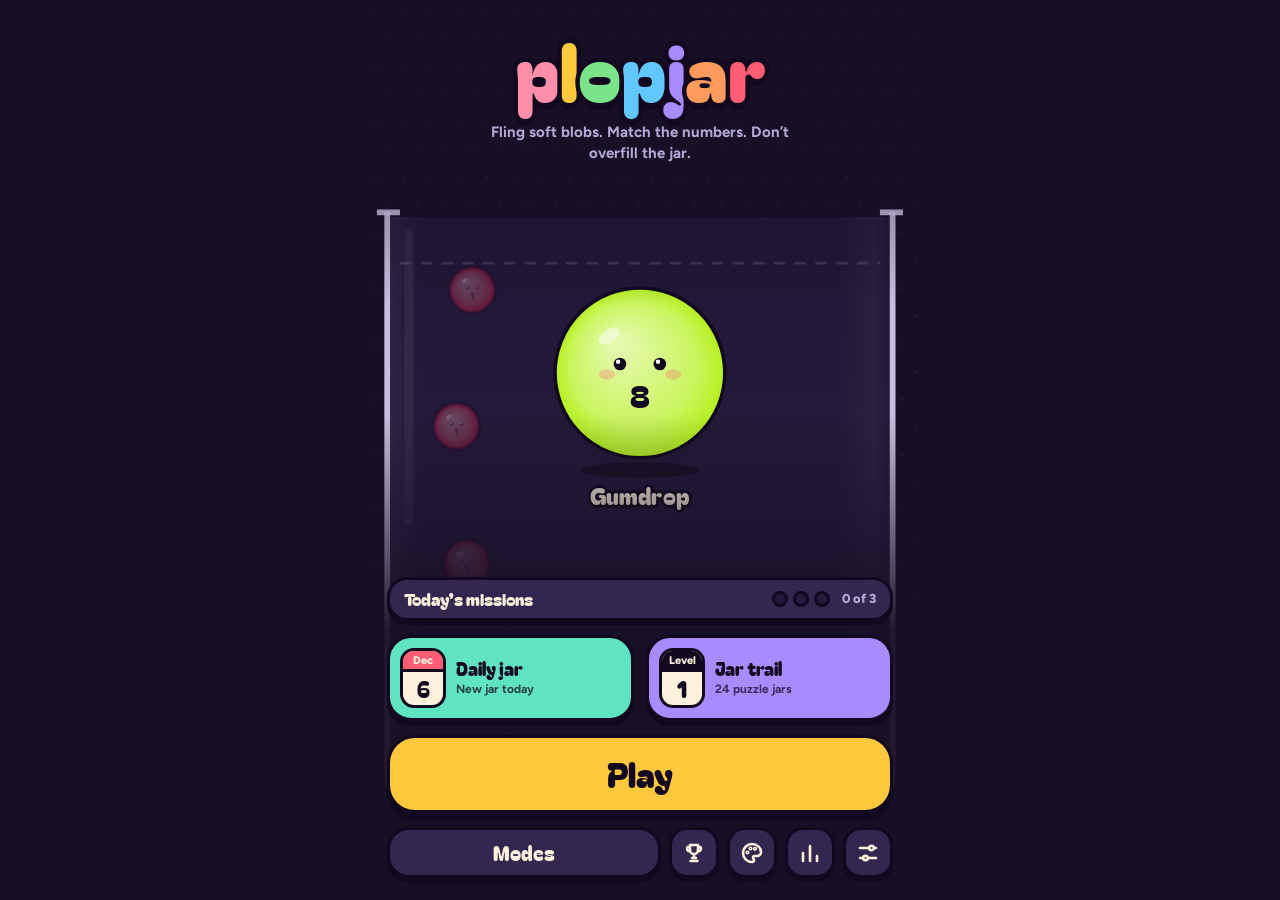
==== index.html @ 95c0f4e7 "Plopjar: self-host fonts, SEO pass, layout fixes - Self-host Bagel Fat One and Figtree (no Google Fo" ====
<!doctype html>
<html lang="en">
<head>
<meta charset="utf-8">
<meta name="viewport" content="width=device-width,initial-scale=1,viewport-fit=cover">
<meta name="theme-color" content="#170F26">
<meta name="apple-mobile-web-app-capable" content="yes">
<meta name="mobile-web-app-capable" content="yes">
<meta name="apple-mobile-web-app-title" content="Plopjar">
<meta name="apple-mobile-web-app-status-bar-style" content="black-translucent">
<title>Plopjar – Fling Squishy Blobs, Merge Numbers | Free Browser Game</title>
<meta name="description" content="Plopjar is a free merge puzzle game you play in your browser. Fling squishy blobs into the jar, merge matching numbers, beat daily jars and play offline. No ads, no tracking.">
<meta name="robots" content="index,follow,max-image-preview:large">
<meta name="color-scheme" content="dark">
<!-- absolute URLs: run ./set-domain.sh https://your.domain before deploying -->
<link rel="canonical" href="https://SITE_URL/">
<meta property="og:type" content="website">
<meta property="og:site_name" content="Plopjar">
<meta property="og:title" content="Plopjar – Fling squishy blobs, merge matching numbers">
<meta property="og:description" content="A free, offline-ready merge puzzle game in your browser. No ads, no tracking.">
<meta property="og:url" content="https://SITE_URL/">
<meta property="og:image" content="https://SITE_URL/og-image.png">
<meta property="og:image:width" content="1200">
<meta property="og:image:height" content="630">
<meta property="og:image:alt" content="Colorful numbered blobs merging inside a glass jar">
<meta name="twitter:card" content="summary_large_image">
<script type="application/ld+json">
{"@context":"https://schema.org","@type":["VideoGame","WebApplication"],
"name":"Plopjar","url":"https://SITE_URL/","image":"https://SITE_URL/og-image.png",
"description":"Fling squishy blobs, merge matching numbers. A free, offline-ready merge puzzle with several modes, a daily jar, 24 puzzle levels, missions, achievements and themes.",
"applicationCategory":"GameApplication","genre":["Puzzle","Casual"],"gamePlatform":"Web browser",
"operatingSystem":"Any","browserRequirements":"Requires JavaScript and HTML5 canvas",
"playMode":"SinglePlayer","inLanguage":"en","isAccessibleForFree":true,
"offers":{"@type":"Offer","price":"0","priceCurrency":"USD"}}
</script>
<link rel="manifest" href="manifest.webmanifest">
<link rel="icon" href="icon.svg" type="image/svg+xml">
<link rel="apple-touch-icon" href="icon-180.png">
<link rel="preload" href="fonts/bagel-fat-one-latin.woff2" as="font" type="font/woff2" crossorigin>
<link rel="preload" href="fonts/figtree-latin.woff2" as="font" type="font/woff2" crossorigin>
<style>
/* fonts are self-hosted so no visitor data goes to a third party (both SIL Open Font License) */
@font-face{font-family:"Bagel Fat One";font-style:normal;font-weight:400;font-display:swap;src:url(fonts/bagel-fat-one-latin.woff2) format("woff2")}
@font-face{font-family:Figtree;font-style:normal;font-weight:300 900;font-display:swap;src:url(fonts/figtree-latin.woff2) format("woff2")}
:root{
  --bg:#170F26; --sheet:#251A3D; --well:#33264F; --ink:#12081F; --cream:#FFF1DC; --mute:#B8A8D8;
  --yolk:#FFC83D; --sky:#63C7FF; --grape:#A98BFF; --cherry:#FF5D73; --mint:#5FE3C0;
  --d:"Bagel Fat One",ui-rounded,system-ui,sans-serif; --b:Figtree,ui-rounded,system-ui,sans-serif;
}
*{box-sizing:border-box;-webkit-tap-highlight-color:transparent}
[hidden]{display:none!important}
.screen,.sheet .card{zoom:var(--z,1)}
html,body{margin:0;height:100%;overscroll-behavior:none;background:var(--bg);color:var(--cream);overflow:hidden;touch-action:none;user-select:none;-webkit-user-select:none;
  font:500 16px/1.4 var(--b);transition:background .4s}
#wrap{position:relative;margin:0 auto;overflow:hidden}
canvas{display:block;width:100%;height:100%;cursor:crosshair}
button{font:inherit;color:inherit;cursor:pointer;-webkit-appearance:none;appearance:none}
button:focus-visible,input:focus-visible{outline:3px solid var(--cream);outline-offset:3px}
svg.i{width:24px;height:24px;stroke:currentColor;fill:none;stroke-width:2.6;stroke-linecap:round;stroke-linejoin:round;flex:none}

/* ---------- squishy buttons: same ink-outline language as the blobs ---------- */
.gum{--c:var(--yolk);display:block;border:3px solid var(--ink);background:var(--c);color:var(--ink);border-radius:22px;padding:13px 18px;
  font:400 20px/1.05 var(--d);box-shadow:0 5px 0 var(--ink);transition:transform .1s cubic-bezier(.3,1.7,.5,1),box-shadow .1s;text-align:center}
.gum:active{transform:translateY(4px) scale(1.03,.95);box-shadow:0 1px 0 var(--ink)}
.gum small{display:block;font:700 13px/1.2 var(--b);opacity:.72;margin-top:5px}
.gum.big{width:100%;font-size:34px;padding:18px;border-radius:28px;box-shadow:0 7px 0 var(--ink)}
.gum.big:active{transform:translateY(6px) scale(1.03,.94);box-shadow:0 1px 0 var(--ink)}
.gum.soft{--c:var(--well);color:var(--cream)}
.ib{width:54px;height:54px;flex:none;display:grid;place-items:center;padding:0;border:3px solid var(--ink);border-radius:18px;background:var(--well);color:var(--cream);
  box-shadow:0 4px 0 var(--ink);transition:transform .1s,box-shadow .1s}
.ib:active{transform:translateY(3px);box-shadow:0 1px 0 var(--ink)}
.ib[aria-pressed=false]{color:var(--mute)}
.ib[aria-pressed=false] svg{opacity:.5}
.row{display:flex;gap:12px;align-items:stretch}
.row>.gum{flex:1;min-width:0}

/* ---------- in-game pause ---------- */
#pauseBtn{position:absolute;top:calc(var(--s,1)*20px);left:calc(var(--s,1)*18px);width:calc(var(--s,1)*48px);height:auto;aspect-ratio:1;border-radius:16px;display:none;z-index:4}

/* ---------- main menu ---------- */
.screen{position:absolute;inset:0;display:none;flex-direction:column;padding:30px 24px 22px}
.screen.on{display:flex}
#menu{background:linear-gradient(to bottom,color-mix(in srgb,var(--bg) 82%,transparent) 0%,transparent 34%,transparent 46%,color-mix(in srgb,var(--bg) 94%,transparent) 70%)}
.logo{margin:0;display:flex;justify-content:center;font:400 78px/1 var(--d);letter-spacing:-.01em;cursor:pointer}
.logo span{display:inline-block;color:var(--c);-webkit-text-stroke:9px var(--ink);paint-order:stroke fill;text-shadow:0 7px 0 var(--ink);transform-origin:50% 92%}
.logo span.sq{animation:squish .62s cubic-bezier(.3,1.6,.5,1)}
@keyframes squish{0%{transform:none}22%{transform:scale(1.28,.7)}52%{transform:translateY(-10px) scale(.88,1.16)}100%{transform:none}}
.tag{margin:14px auto 0;max-width:30ch;text-align:center;color:var(--mute);font-weight:700;font-size:15px}
.foot{margin-top:auto;display:flex;flex-direction:column;gap:14px}
.daily{display:flex;align-items:center;gap:14px;width:100%;text-align:left;border:3px solid var(--ink);border-radius:24px;background:var(--mint);color:var(--ink);
  padding:12px 16px 12px 12px;box-shadow:0 5px 0 var(--ink);transition:transform .1s cubic-bezier(.3,1.7,.5,1),box-shadow .1s}
.daily:active{transform:translateY(4px) scale(1.02,.96);box-shadow:0 1px 0 var(--ink)}
.cal{width:52px;flex:none;border:3px solid var(--ink);border-radius:14px;background:var(--cream);overflow:hidden;text-align:center;line-height:1}
.cal small{display:block;background:var(--cherry);color:var(--cream);font:800 11px/1 var(--b);padding:4px 0 3px;border-bottom:3px solid var(--ink)}
.cal b{display:block;font:400 22px/1 var(--d);padding:5px 0 6px}
.daily .t{flex:1;min-width:0}
.daily .t b{display:block;font:400 21px/1.1 var(--d)}
.daily .t small{display:block;font-weight:700;font-size:13px;opacity:.72;margin-top:3px}
.daily .stk{font:400 15px/1.1 var(--d);text-align:right;white-space:nowrap}
.daily .stk:empty{display:none}
.tools{display:flex;gap:8px}
.tools .gum{flex:1;min-width:0;padding:12px 8px}
.tools .ib{width:50px;height:auto;min-height:50px}

/* ---------- bottom sheets ---------- */
.sheet{position:absolute;inset:0;display:none;flex-direction:column;justify-content:flex-end;background:rgba(10,4,20,.5);z-index:6}
.sheet.on{display:flex}
.sheet.clear{background:transparent;pointer-events:none}
.sheet.clear .card{pointer-events:auto}
.card{background:var(--sheet);border:3px solid var(--ink);border-bottom:0;border-radius:32px 32px 0 0;padding:12px 22px 22px;
  max-height:90%;overflow-y:auto;touch-action:pan-y;animation:up .34s cubic-bezier(.2,1.15,.3,1);box-shadow:0 -6px 0 rgba(0,0,0,.18)}
.card .handle{height:30px;margin:-12px -22px 4px;display:grid;place-items:center;touch-action:none;cursor:grab}
.card .handle::before{content:"";width:46px;height:6px;border-radius:3px;background:var(--well)}
#splash{position:absolute;inset:0;z-index:50;display:grid;place-items:center;align-content:center;gap:18px;background:var(--bg);transition:opacity .45s ease}
#splash.gone{opacity:0;pointer-events:none}
#splash .dots{display:flex;gap:8px}#splash .dots i{width:12px;height:12px;border-radius:50%;border:3px solid var(--ink);background:var(--yolk);animation:hop .9s ease-in-out infinite}
#splash .dots i:nth-child(2){background:var(--sky);animation-delay:.15s}#splash .dots i:nth-child(3){background:var(--cherry);animation-delay:.3s}
@keyframes hop{0%,100%{transform:translateY(0) scale(1,1)}40%{transform:translateY(-10px) scale(.9,1.1)}60%{transform:translateY(0) scale(1.2,.8)}}
.lvhead{display:flex;align-items:center;gap:16px;margin:4px 0 14px}
.lvhead img{width:84px;height:84px;flex:none}
.lvhead .goal{font:400 26px/1.1 var(--d)}
.chips{display:flex;flex-wrap:wrap;gap:8px;margin:0 0 14px}
.chip{border:3px solid var(--ink);border-radius:99px;padding:5px 11px;font-weight:800;font-size:13px;background:var(--well)}
.chip.tw{background:#FF9A5C;color:var(--ink)}
.parline{display:grid;gap:6px;margin:0 0 16px}
.parline div{display:flex;align-items:center;gap:10px;font-weight:800;color:var(--mute)}
.parline .stars{margin:0;gap:2px;justify-content:flex-start}
.parline .stars i{width:16px;height:16px}
.parline .stars i.on{background:var(--yolk)}
.ver{margin:16px 0 0;text-align:center;color:#6E5F92;font-weight:700;font-size:12px}
@keyframes up{from{transform:translateY(105%)}}
.card h2{margin:0;font:400 32px/1.05 var(--d)}
.lede{margin:6px 0 18px;color:var(--mute);font-weight:700;font-size:14px}
.card .done{margin-top:18px;width:100%}

.modes{display:grid;gap:12px}
.mode{display:flex;align-items:center;gap:14px;width:100%;text-align:left;border:3px solid var(--ink);border-radius:22px;background:var(--c);color:var(--ink);
  padding:12px 16px 12px 12px;box-shadow:0 5px 0 var(--ink);transition:transform .1s cubic-bezier(.3,1.7,.5,1),box-shadow .1s}
.mode:active{transform:translateY(4px) scale(1.02,.96);box-shadow:0 1px 0 var(--ink)}
.mode svg{width:42px;height:42px;flex:none}
.mode .t{flex:1;min-width:0}
.mode .t b{display:block;font:400 21px/1.1 var(--d)}
.mode .t small{display:block;font-weight:700;font-size:13px;line-height:1.3;opacity:.74;margin-top:2px}
.mode .pb{text-align:right;font:400 18px/1 var(--d);white-space:nowrap}
.mode .pb small{display:block;font:800 11px/1 var(--b);opacity:.6;margin-top:4px}
.linkbtn{display:block;margin:18px auto 0;background:none;border:0;color:var(--mute);font-weight:800;font-size:15px;text-decoration:underline;text-underline-offset:4px;padding:6px}

.tiles{display:grid;grid-template-columns:repeat(auto-fit,minmax(118px,1fr));gap:10px}
.tile{background:var(--well);border:3px solid var(--ink);border-radius:18px;padding:12px 10px;text-align:center}
.tile b{display:block;font:400 24px/1.1 var(--d)}
.tile small{display:block;color:var(--mute);font-weight:700;font-size:12.5px;margin-top:3px}

.achs{display:grid;gap:10px}
.ach{display:flex;gap:12px;align-items:center;padding:10px 12px;border-radius:18px;background:var(--well);border:3px solid var(--ink)}
.coin{width:40px;height:40px;flex:none;display:grid;place-items:center;border-radius:50%;border:3px solid var(--ink);background:transparent;color:var(--mute)}
.ach.got .coin{background:var(--c);color:var(--ink);box-shadow:0 3px 0 var(--ink)}
.ach .coin svg{width:20px;height:20px}
.ach b{display:block;font:400 17px/1.15 var(--d)}
.ach small{display:block;color:var(--mute);font-weight:700;font-size:12.5px;line-height:1.3}
.ach:not(.got) b{color:var(--mute)}

.themes{display:grid;grid-template-columns:1fr 1fr;gap:12px}
.th{text-align:left;padding:10px;border-radius:20px;border:3px solid var(--ink);background:var(--well);box-shadow:0 4px 0 var(--ink)}
.th .jm{display:flex;flex-wrap:wrap;align-content:flex-end;justify-content:center;gap:3px;height:70px;padding:8px;border-radius:12px;border:3px solid var(--ink);background:var(--tb);margin-bottom:8px}
.th .jm i{width:20px;height:20px;border-radius:50%;border:2px solid var(--ink)}
.th .jm i:nth-child(2n){width:15px;height:15px}
.th b{display:block;font:400 17px/1.1 var(--d)}
.th small{display:block;color:var(--mute);font-weight:700;font-size:12px;margin-top:2px}
.th.sel{border-color:var(--yolk);box-shadow:0 4px 0 var(--yolk)}
.th.lock{opacity:.5}

.tog{display:flex;justify-content:space-between;align-items:center;gap:12px;padding:14px 2px;border-bottom:3px solid var(--well);font-weight:800}
.tog:last-of-type{border-bottom:0}
.tog input{appearance:none;-webkit-appearance:none;width:56px;height:32px;flex:none;border:3px solid var(--ink);border-radius:20px;background:var(--well);position:relative;cursor:pointer;transition:background .15s;margin:0}
.tog input::after{content:"";position:absolute;top:2px;left:2px;width:22px;height:22px;border-radius:50%;background:var(--mute);border:2px solid var(--ink);box-sizing:border-box;transition:transform .18s cubic-bezier(.3,1.6,.5,1),background .15s}
.tog input:checked{background:var(--mint)}
.tog input:checked::after{transform:translateX(24px);background:var(--cream)}

.help h3{margin:18px 0 6px;font:400 20px/1.1 var(--d);color:var(--cream)}
.help p{margin:0 0 12px;color:var(--mute);font-weight:600;line-height:1.5}
.help b{color:var(--cream);font-weight:800}

/* game over */
.ohead{display:flex;align-items:center;gap:12px}
.ohead .oimg{width:64px;height:64px;flex:none;margin:-6px -4px -6px -8px}
.ohead>div:not(.sticker){flex:1;min-width:0}
.ohead .sticker{flex:none}
.oscore{font:400 64px/1 var(--d);margin:6px 0 2px;color:var(--cream);-webkit-text-stroke:8px var(--ink);paint-order:stroke fill;text-shadow:0 5px 0 var(--ink)}
.sticker{display:none;align-self:center;transform:rotate(-7deg);background:var(--yolk);color:var(--ink);border:3px solid var(--ink);border-radius:14px;padding:7px 12px;
  font:400 18px/1 var(--d);box-shadow:0 4px 0 var(--ink);animation:stick .5s cubic-bezier(.3,1.8,.5,1) both .35s}
@keyframes stick{from{transform:rotate(-30deg) scale(0)}}
.recs{list-style:none;margin:16px 0 0;padding:0;display:grid;gap:6px}
.recs li{display:flex;align-items:center;gap:12px;padding:7px 12px;border-radius:14px;background:var(--well);font-weight:800}
.recs li span{width:20px;color:var(--mute)}
.recs li b{font:400 17px/1 var(--d);flex:1}
.recs li small{color:var(--mute);font-weight:700}
.recs li.me{background:var(--yolk);color:var(--ink)}
.recs li.me span,.recs li.me small{color:var(--ink);opacity:.7}
.ogo{margin-top:18px}
.ogo .row{margin-top:14px}

/* toast + replay */
#toast{position:absolute;left:50%;top:calc(var(--s,1)*300px);transform:translate(-50%,-30px) scale(.8);opacity:0;transition:transform .35s cubic-bezier(.3,1.6,.5,1),opacity .2s;z-index:9;
  pointer-events:none;background:var(--yolk);color:var(--ink);border:3px solid var(--ink);border-radius:18px;padding:10px 16px;box-shadow:0 5px 0 var(--ink);width:max-content;max-width:86%}
#toast.on{transform:translate(-50%,0) rotate(-1.5deg);opacity:1}
#toast b{display:block;font:400 18px/1.1 var(--d)}
#toast small{display:block;font-weight:700;font-size:13px;opacity:.75}
#replayBar{position:absolute;left:50%;bottom:calc(var(--s,1)*16px);transform:translateX(-50%);display:none;gap:8px;align-items:center;z-index:5;
  background:var(--sheet);border:3px solid var(--ink);border-radius:20px;padding:6px;box-shadow:0 5px 0 var(--ink)}
#replayBar.on{display:flex}
#replayBar .lab{font:400 16px var(--d);padding:0 6px 0 8px}
#replayBar button{border:3px solid var(--ink);background:var(--well);color:var(--cream);border-radius:12px;padding:6px 10px;font:400 15px var(--d)}
#replayBar button.sel{background:var(--yolk);color:var(--ink)}
/* menu duo cards, jar trail */
.duo{display:grid;grid-template-columns:1fr 1fr;gap:12px}
.duo .daily{padding:10px 10px 10px 10px;gap:10px}
.duo .daily .t b{font-size:18px}
.duo .daily .t small{font-size:12px}
.duo .cal{width:46px}
.daily.trail{background:var(--grape)}
.cal.lvb small{background:var(--ink)}
.lvgrid{display:grid;grid-template-columns:repeat(4,1fr);gap:10px}
.lv{aspect-ratio:1;border:3px solid var(--ink);border-radius:20px;background:var(--c);color:var(--ink);box-shadow:0 4px 0 var(--ink);display:flex;flex-direction:column;
  align-items:center;justify-content:center;gap:5px;padding:0;transition:transform .1s cubic-bezier(.3,1.7,.5,1),box-shadow .1s}
.lv:active{transform:translateY(3px) scale(1.03,.95);box-shadow:0 1px 0 var(--ink)}
.lv b{font:400 26px/1 var(--d)}
.lv b svg{width:22px;height:22px}
.lv .ls{display:flex;gap:2px}
.lv .ls i,.stars i{width:12px;height:12px;background:rgba(18,8,31,.22);clip-path:polygon(50% 0,62% 35%,98% 35%,69% 57%,79% 92%,50% 71%,21% 92%,31% 57%,2% 35%,38% 35%)}
.lv .ls i.on{background:var(--ink)}
.lv.lock{background:var(--well);color:var(--mute)}
.lv.next{outline:3px solid var(--cream);outline-offset:3px}
.stars{display:flex;justify-content:center;align-items:flex-end;gap:8px;margin:14px 0 6px}
.star svg{width:64px;height:64px;fill:var(--well);stroke:var(--ink);stroke-width:1.5;stroke-linejoin:round;display:block}
.star:nth-child(2) svg{width:84px;height:84px}
.star.on svg{fill:var(--yolk)}
.star.on{animation:starpop .55s cubic-bezier(.3,1.8,.5,1) both}
@keyframes starpop{from{transform:scale(0) rotate(-40deg)}}
/* missions, collection */
.miss{display:flex;align-items:center;gap:12px;width:100%;text-align:left;border:3px solid var(--ink);border-radius:20px;background:var(--well);color:var(--cream);
  padding:10px 14px;box-shadow:0 4px 0 var(--ink);transition:transform .1s cubic-bezier(.3,1.7,.5,1),box-shadow .1s}
.miss:active{transform:translateY(3px);box-shadow:0 1px 0 var(--ink)}
.miss b{font:400 17px/1.1 var(--d);flex:1}
.miss small{font-weight:800;font-size:13px;color:var(--mute)}
.pips{display:flex;gap:5px}.pips i{width:16px;height:16px;border-radius:50%;border:3px solid var(--ink);background:var(--sheet)}.pips i.on{background:var(--yolk)}
.mrow{padding:12px 14px;border-radius:18px;background:var(--well);border:3px solid var(--ink)}
.mrow .top{display:flex;justify-content:space-between;gap:10px;font-weight:800}
.mrow .top span{color:var(--mute);white-space:nowrap}
.bar{height:16px;margin-top:9px;border:3px solid var(--ink);border-radius:10px;background:var(--sheet);overflow:hidden}
.bar i{display:block;height:100%;background:var(--yolk)}
.mrow.done .bar i{background:var(--mint)}
.mrow.done .top span{color:var(--mint)}
.tabs{display:flex;gap:6px;padding:5px;border:3px solid var(--ink);border-radius:18px;background:var(--well);margin:0 0 16px}
.tabs button{flex:1;border:0;border-radius:12px;padding:9px;background:transparent;color:var(--mute);font:400 17px var(--d)}
.tabs button[aria-selected=true]{background:var(--cream);color:var(--ink);box-shadow:0 3px 0 var(--ink)}
.dex{display:grid;grid-template-columns:repeat(3,1fr);gap:10px}
.dx{background:var(--well);border:3px solid var(--ink);border-radius:18px;padding:8px 6px 10px;text-align:center}
.dx img,.dx .sil{width:68px;height:68px;display:block;margin:0 auto 4px}
.dx .sil{border-radius:50%;border:3px dashed #4A3B6B;display:grid;place-items:center;font:400 24px var(--d);color:#4A3B6B;width:56px;height:56px;margin:6px auto 10px}
.dx b{display:block;font:400 15px/1.1 var(--d)}
.dx small{display:block;color:var(--mute);font-weight:700;font-size:11.5px;line-height:1.25;margin-top:3px}
.dx.no b{color:var(--mute)}
@media (prefers-reduced-motion:reduce){*,*::before,*::after{animation:none!important;transition:none!important}}
</style>
</head>
<body>
<noscript><div style="padding:32px 24px;max-width:36rem;margin:0 auto"><h1>Plopjar</h1><p>Plopjar is a free merge puzzle game for your browser. Fling squishy numbered blobs into a jar, merge matching numbers and don't let the jar overflow. It needs JavaScript to run, so please turn it on to play.</p></div></noscript>
<div id="safe" aria-hidden="true" style="position:fixed;top:0;left:0;width:0;height:0;visibility:hidden;pointer-events:none;padding-top:max(env(safe-area-inset-top),var(--fake-top,0px));padding-bottom:max(env(safe-area-inset-bottom),var(--fake-bottom,0px))"></div>
<div id="wrap">
  <div id="splash" aria-hidden="true"><div class="logo" id="splashLogo"><span style="--c:#FF8FA8">p</span><span style="--c:#FFC83D">l</span><span style="--c:#7BE38A">o</span><span style="--c:#63C7FF">p</span><span style="--c:#A98BFF">j</span><span style="--c:#FF9A5C">a</span><span style="--c:#FF5D73">r</span></div><div class="dots"><i></i><i></i><i></i></div></div>
  <canvas id="c" aria-label="Plopjar game"></canvas>
  <button class="ib" id="pauseBtn" aria-label="Pause"><svg class="i" viewBox="0 0 24 24"><path d="M9 6v12M15 6v12"/></svg></button>

  <section class="screen" id="menu">
    <h1 class="logo" id="logo" aria-label="Plopjar"><span style="--c:#FF8FA8">p</span><span style="--c:#FFC83D">l</span><span style="--c:#7BE38A">o</span><span style="--c:#63C7FF">p</span><span style="--c:#A98BFF">j</span><span style="--c:#FF9A5C">a</span><span style="--c:#FF5D73">r</span></h1>
    <p class="tag">Fling soft blobs. Match the numbers. Don’t overfill the jar.</p>
    <div class="foot">
      <button class="miss" data-go="missions"><b>Today’s missions</b><span class="pips" id="mPips"></span><small id="mCount"></small></button>
      <div class="duo">
        <button class="daily" id="dailyBtn">
          <span class="cal"><small id="calM"></small><b id="calD"></b></span>
          <span class="t"><b>Daily jar</b><small id="dailySub"></small></span>
        </button>
        <button class="daily trail" id="trailBtn">
          <span class="cal lvb"><small>Level</small><b id="trailN">1</b></span>
          <span class="t"><b>Jar trail</b><small id="trailSub"></small></span>
        </button>
      </div>
      <button class="gum big" id="playBtn">Play</button>
      <div class="tools">
        <button class="gum soft" data-go="modes">Modes</button>
        <button class="ib" data-go="ach" aria-label="Collection and achievements"><svg class="i" viewBox="0 0 24 24"><path d="M8 4h8v5a4 4 0 0 1-8 0V4zM8 6H5.5a2.5 2.5 0 0 0 2.6 4M16 6h2.5a2.5 2.5 0 0 1-2.6 4M12 13v4M8.5 20h7M10 17h4"/></svg></button>
        <button class="ib" data-go="themes" aria-label="Themes"><svg class="i" viewBox="0 0 24 24"><path d="M12 3a9 9 0 1 0 0 18c1.4 0 2-.9 2-1.9 0-1.2-1-1.6-1-2.6 0-1 .8-1.5 1.8-1.5H17a4 4 0 0 0 4-4C21 6.6 17 3 12 3z"/><circle cx="7.5" cy="11.5" r=".8"/><circle cx="10.5" cy="7.5" r=".8"/><circle cx="15" cy="7.8" r=".8"/></svg></button>
        <button class="ib" data-go="stats" aria-label="Stats"><svg class="i" viewBox="0 0 24 24"><path d="M5 20v-8M12 20V5M19 20v-5"/></svg></button>
        <button class="ib" data-go="settings" aria-label="Settings"><svg class="i" viewBox="0 0 24 24"><path d="M4 7h9M18 7h2M4 17h3M12 17h8"/><circle cx="15.5" cy="7" r="2.3"/><circle cx="9.5" cy="17" r="2.3"/></svg></button>
      </div>
      <button class="linkbtn" id="newBtn" hidden style="margin-top:0">Start a new game instead</button>
    </div>
  </section>

  <section class="sheet" id="modes"><div class="card">
    <h2>Modes</h2><p class="lede">Each mode keeps its own best score.</p>
    <div class="modes" id="modeList"></div>
    <button class="linkbtn" data-go="help">How to play</button>
  </div></section>

  <section class="sheet" id="pause"><div class="card">
    <h2>Paused</h2><p class="lede" id="pInfo"></p>
    <button class="gum big" id="pResume">Resume</button>
    <div class="row" style="margin-top:14px">
      <button class="gum soft" id="pRestart">Restart</button>
      <button class="gum soft" id="pQuit">Save and quit</button>
    </div>
    <div class="row" style="margin-top:14px;justify-content:center">
      <button class="ib" id="pSound" aria-label="Sound effects" aria-pressed="true"><svg class="i" viewBox="0 0 24 24"><path d="M4 10v4h4l5 4V6l-5 4H4zM16.5 9a4 4 0 0 1 0 6"/></svg></button>
      <button class="ib" id="pMusic" aria-label="Music" aria-pressed="true"><svg class="i" viewBox="0 0 24 24"><path d="M9 18V6l10-2v12"/><circle cx="6.5" cy="18" r="2.5"/><circle cx="16.5" cy="16" r="2.5"/></svg></button>
    </div>
  </div></section>

  <section class="sheet" id="levels"><div class="card">
    <h2>Jar trail</h2><p class="lede" id="lvLede"></p>
    <div class="lvgrid" id="lvGrid"></div>
    <button class="gum soft done" data-go="menu">Done</button>
  </div></section>

  <section class="sheet" id="lvinfo"><div class="card">
    <h2 id="liTitle"></h2>
    <div class="lvhead"><img id="liImg" alt=""><div><div class="goal" id="liGoal"></div><p class="lede" id="liThrows" style="margin:4px 0 0"></p></div></div>
    <div class="chips" id="liChips"></div>
    <div class="parline" id="liPar"></div>
    <button class="gum big" id="liPlay">Play</button>
    <button class="linkbtn" data-go="levels">Back to all levels</button>
  </div></section>

  <section class="sheet clear" id="lvl"><div class="card">
    <h2 id="lTitle"></h2><p class="lede" id="lSub" style="margin-bottom:0"></p>
    <div class="stars" id="lStars"></div>
    <div class="tiles" id="lStats"></div>
    <div class="ogo">
      <button class="gum big" id="lNext">Next level</button>
      <div class="row"><button class="gum soft" id="lRetry">Try again</button><button class="gum soft" id="lReplay">Replay</button><button class="gum soft" id="lMap">All levels</button></div>
    </div>
  </div></section>

  <section class="sheet clear" id="over"><div class="card">
    <div class="ohead"><img class="oimg" id="oImg" alt=""><div><h2 id="oTitle">Jar’s full</h2><p class="lede" id="oSub" style="margin:4px 0 0"></p></div><div class="sticker" id="oBest">New best</div></div>
    <div class="oscore" id="oScore">0</div>
    <div class="tiles" id="oStats" style="margin-top:12px"></div>
    <ol class="recs" id="oRecs"></ol>
    <div class="ogo">
      <button class="gum big" id="oAgain">Play again</button>
      <div class="row"><button class="gum soft" id="oReplay">Replay</button><button class="gum soft" id="oShare">Share</button><button class="gum soft" id="oMenu">Menu</button></div>
    </div>
  </div></section>

  <section class="sheet" id="ach"><div class="card">
    <h2>Collection</h2><p class="lede" id="achLede"></p>
    <div class="tabs" role="tablist"><button role="tab" id="tabDex" aria-selected="true">Blobs</button><button role="tab" id="tabAch" aria-selected="false">Achievements</button></div>
    <div class="dex" id="dexList"></div>
    <div class="achs" id="achList" hidden></div>
    <button class="gum soft done" data-go="menu">Done</button>
  </div></section>

  <section class="sheet" id="missions"><div class="card">
    <h2>Today’s missions</h2><p class="lede">New missions every day. Each one you finish earns a star toward themes.</p>
    <div class="achs" id="missionList"></div>
    <button class="gum soft done" data-go="menu">Done</button>
  </div></section>

  <section class="sheet" id="themes"><div class="card">
    <h2>Themes</h2><p class="lede" id="themeLede">Stars from achievements and missions unlock more.</p>
    <div class="themes" id="themeList"></div>
    <button class="gum soft done" data-go="menu">Done</button>
  </div></section>

  <section class="sheet" id="stats"><div class="card">
    <h2>Your stats</h2><p class="lede">Everything you’ve done on this device.</p>
    <div class="tiles" id="statGrid"></div>
    <button class="gum soft done" data-go="menu">Done</button>
  </div></section>

  <section class="sheet" id="settings"><div class="card">
    <h2>Settings</h2><p class="lede">Saved on this device.</p>
    <label class="tog">Sound effects <input type="checkbox" id="sSound"></label>
    <label class="tog">Music <input type="checkbox" id="sMusic"></label>
    <label class="tog">Vibration <input type="checkbox" id="sHaptic"></label>
    <label class="tog">Screen shake <input type="checkbox" id="sShake"></label>
    <label class="tog">Aim guide <input type="checkbox" id="sAim"></label>
    <label class="tog">Reduce motion <input type="checkbox" id="sCalm"></label>
    <div class="row" style="margin-top:18px"><button class="gum soft" id="sReset">Reset progress</button><button class="gum" data-go="menu">Done</button></div>
    <button class="linkbtn" data-go="about">About Plopjar</button>
    <p class="ver">Plopjar 1.6. Works offline once installed.</p>
  </div></section>

  <section class="sheet" id="help"><div class="card help">
    <h2>How to play</h2><p class="lede">Takes a minute to learn.</p>
    <p><b>Grab any blob from the shelf</b> and slide it along the top of the jar. Let go and it floats down gently.</p>
    <p><b>Pull down into the jar to throw.</b> The further you pull, the harder it goes. Drop it back on the shelf to change your mind.</p>
    <p><b>Swap shelf blobs</b> by dragging one onto another. You get one swap after every throw. The small blob at the end of the shelf is coming next.</p>
    <p><b>Matching numbers merge</b> and double. Quick merges in a row build a combo. Matching neighbours on the shelf fuse on their own.</p>
    <p><b>Don’t overfill.</b> If blobs stay above the dashed line for 3 seconds, the game ends.</p>
    <p><b>Power-ups.</b> Merges charge the three dots at the bottom. Shake loosens a jammed jar. Pop removes one blob you tap.</p>
    <p><b>Rainbow blobs</b> merge with the first blob they touch.</p>
    <p><b>Jar trail</b> has 24 puzzle jars. Each has a goal and a limited number of throws. Finish in fewer throws for more stars.</p>
    <p><b>Chaos mode</b> changes a rule every 25 seconds: low gravity, wind, bouncy walls and more.</p>
    <p><b>Collect every blob.</b> Each number is a character. Bigger ones grow eyebrows, a sprout, a crown.</p>
    <button class="gum soft done" data-go="modes">Back to modes</button>
  </div></section>

  <section class="sheet" id="about"><div class="card help">
    <h2>About Plopjar</h2><p class="lede">A free merge puzzle game you play in your browser.</p>
    <p>Plopjar is a physics merge game. You fling soft, squishy number blobs into a glass jar. When two blobs with the same number touch, they merge into one blob with double the number. Chain merges together for combos, and keep the jar from filling past the line.</p>
    <h3>Game modes</h3>
    <p>Play the Classic jar, squeeze into the narrow Slim jar, merge in sets of three in Threes, race to 1024 in Sprint, relax in Zen with no game over, or try Chaos, where a rule changes every 25 seconds: low gravity, wind, bouncy walls and more. Every mode keeps its own best score.</p>
    <h3>Daily jar and missions</h3>
    <p>A new daily jar every day, the same for every player, plus daily missions that earn stars. Stars unlock new themes for the jar.</p>
    <h3>Jar trail puzzles</h3>
    <p>24 puzzle jars, each with a goal and a limited number of throws. Finish in fewer throws to earn up to three stars.</p>
    <h3>Collect every blob</h3>
    <p>Each number is its own character. Bigger blobs grow eyebrows, a sprout, then a crown. Fill your collection and unlock achievements.</p>
    <h3>Offline and private</h3>
    <p>Plopjar works offline once installed and runs on phones, tablets and computers. There are no ads, no accounts and no tracking. Your progress is saved only on your device.</p>
    <button class="gum soft done" data-go="settings">Back to settings</button>
  </div></section>

  <div id="replayBar"><span class="lab">Replay</span>
    <button data-sp="1">1×</button><button class="sel" data-sp="2">2×</button><button data-sp="4">4×</button><button data-sp="8">8×</button>
    <button id="rExit" aria-label="Close replay">Close</button></div>
  <div id="toast" role="status"><b id="tName"></b><small id="tDesc"></small></div>
</div>

<script>
"use strict";
// ======================================================================
//  PLOPJAR — squishy soft-body merge game
// ======================================================================
const $ = s => document.querySelector(s), $$ = s => [...document.querySelectorAll(s)];
const cv = $('#c'), wrap = $('#wrap');
let ctx = cv.getContext('2d');
const W = 480, LY = 180, T = 224, DANGER = T + 4;
let H = 860, B = 772;
const FONT = 'Figtree,ui-rounded,system-ui,sans-serif', FD = '"Bagel Fat One",ui-rounded,system-ui,sans-serif';
const CREAM = '#FFF1DC', MUTE = '#B8A8D8', YOLK = '#FFC83D', SKY = '#63C7FF', GRAPE = '#A98BFF', CHERRY = '#FF5D73', MINT = '#5FE3C0', WELL = '#33264F';
const CANDY = [YOLK, SKY, GRAPE, CHERRY, MINT];
let scale = 1, dpr = 1;
function resize() {
  dpr = Math.min(2.5, window.devicePixelRatio || 1);
  // keep everything clear of the notch / Dynamic Island / home bar on full-screen phones
  const sa = getComputedStyle(document.getElementById('safe')), sat = parseFloat(sa.paddingTop) || 0, sab = parseFloat(sa.paddingBottom) || 0;
  const availH = Math.max(300, innerHeight - sat - sab);
  H = Math.round(Math.min(1040, Math.max(780, W * availH / innerWidth)));
  scale = Math.min(innerWidth / W, availH / H);
  wrap.style.marginTop = sat + 'px';
  wrap.style.setProperty('--s', scale);
  // short screens (landscape / desktop): shrink the HTML menus with the jar so they don't spill over it
  wrap.style.setProperty('--z', Math.min(1, H * scale / 760).toFixed(3));
  wrap.style.width = W * scale + 'px'; wrap.style.height = H * scale + 'px';
  cv.width = Math.round(W * scale * dpr); cv.height = Math.round(H * scale * dpr);
}
addEventListener('resize', resize); resize();

// ---------- persistence ----------
const store = {
  get(k, d) { try { const v = localStorage.getItem('pj_' + k); return v == null ? d : JSON.parse(v); } catch (e) { return d; } },
  set(k, v) { try { localStorage.setItem('pj_' + k, JSON.stringify(v)); } catch (e) {} },
};
const settings = Object.assign({ theme: 'midnight', sound: true, haptic: true, shake: true, aim: true, music: true, calm: matchMedia('(prefers-reduced-motion: reduce)').matches }, store.get('settings', {}));
const moving = () => settings.shake && !settings.calm;
let unlocked = new Set(store.get('ach', []));
let seen = new Set(store.get('seen', []));
let records = store.get('records', {});      // mode -> [{s, d, v}]
let life = Object.assign({ merges: 0, games: 0, plops: 0, bestCombo: 0, biggest: 0, time: 0, powers: 0, rainbows: 0, missions: 0 }, store.get('life', {}));

// ---------- modes ----------
const MODES = {
  daily:   { name: 'Daily Challenge', icon: '📅', desc: '', L: 24, R: 456, base: 2, g: 1.235, pool: 4, over: true, daily: true },
  classic: { name: 'Classic', desc: 'The full jar. Go as big as you can.', L: 24, R: 456, base: 2, g: 1.235, pool: 4, over: true, icon: '🫙' },
  slim:    { name: 'Slim', desc: 'Narrow jar, tiny spawns. Brutal.', L: 104, R: 376, base: 2, g: 1.2, pool: 3, over: true, icon: '🪡' },
  threes:  { name: 'Threes', desc: 'Powers of 3 — three must touch to merge.', L: 24, R: 456, base: 3, g: 1.36, pool: 2, over: true, icon: '🔺' },
  sprint:  { name: 'Sprint', desc: 'Race to a 1024 blob. Clock is ticking.', L: 24, R: 456, base: 2, g: 1.235, pool: 4, over: true, target: 10, icon: '⏱️' },
  level:   { name: 'Jar trail', desc: '', L: 24, R: 456, base: 2, g: 1.235, pool: 4, over: true },
  chaos:   { name: 'Chaos', desc: '', L: 24, R: 456, base: 2, g: 1.235, pool: 4, over: true, chaos: true },
  zen:     { name: 'Zen', desc: 'No game over. Overflow just pops away.', L: 24, R: 456, base: 2, g: 1.235, pool: 4, over: false, icon: '🧘' },
};
const MODE_UI = {
  daily: [MINT, 'Same jar for everyone today.'], classic: [YOLK, 'The standard jar. See how big you can grow.'],
  slim: [SKY, 'A narrow jar with small blobs. Hard.'], threes: [GRAPE, 'Powers of three. Three must touch to merge.'],
  sprint: [CHERRY, 'Make a 1024 blob as fast as you can.'], zen: [MINT, 'No game over. Overflow pops away.'],
  chaos: ['#FF9A5C', 'A rule changes every 25 seconds.'], level: [GRAPE, 'Puzzle jars with goals.'],
};
for (const [id, [c, d]] of Object.entries(MODE_UI)) { MODES[id].col = c; MODES[id].desc = d; }
MODES.daily.name = 'Daily jar';
let modeId = 'classic', M = MODES.classic;
const BLOB_NAMES = [['Pip', 'Small, loud, everywhere.'], ['Duo', 'Two Pips who never split up.'], ['Bean', 'Bouncy and a bit nosy.'],
  ['Gumdrop', 'Sticks to everything.'], ['Mochi', 'Soft outside. Softer inside.'], ['Puddin', 'Wobbles when it laughs.'],
  ['Jello', 'Just grew its first eyebrows.'], ['Marsh', 'Sprouted a leaf. Very proud.'], ['Big Bun', 'Takes up most of the sofa.'],
  ['Wobbles', 'Royalty, apparently.'], ['Sir Squish', 'Knighted for sheer size.'], ['Duchess', 'Rarely seen. Always judging.'],
  ['Moonjelly', 'Some say it glows at night.'], ['The Blob', 'The end of the jar.']];
// Jar trail: g = goal (make / score / combo / merges), v = target, n = throws, par = [3-star, 2-star] throws used
const LEVELS = [
  { g: 'make', v: 16, n: 12, par: [7, 10] }, { g: 'make', v: 32, n: 16, par: [10, 13] }, { g: 'merges', v: 10, n: 14, par: [9, 12] },
  { g: 'combo', v: 3, n: 15, par: [8, 12] }, { g: 'make', v: 64, n: 22, par: [14, 18], pre: [[3, 140], [3, 340]] }, { g: 'score', v: 1000, n: 20, par: [12, 16] },
  { g: 'make', v: 64, n: 22, par: [14, 18], mod: 'low' }, { g: 'make', v: 64, n: 24, par: [15, 20], jar: 'slim' }, { g: 'combo', v: 4, n: 20, par: [12, 16], mod: 'bouncy' },
  { g: 'make', v: 128, n: 30, par: [19, 25], pre: [[4, 110], [2, 240], [4, 370]] }, { g: 'merges', v: 25, n: 26, par: [18, 22], mod: 'windR' }, { g: 'make', v: 128, n: 30, par: [19, 25], mod: 'heavy' },
  { g: 'score', v: 3000, n: 30, par: [20, 25] }, { g: 'make', v: 128, n: 32, par: [20, 26], jar: 'slim', mod: 'low' }, { g: 'combo', v: 5, n: 26, par: [16, 21] },
  { g: 'make', v: 256, n: 40, par: [27, 34], pre: [[5, 240]] }, { g: 'make', v: 256, n: 42, par: [28, 35], mod: 'windL' }, { g: 'merges', v: 40, n: 40, par: [30, 35], mod: 'bouncy' },
  { g: 'make', v: 256, n: 44, par: [30, 38], jar: 'slim' }, { g: 'score', v: 8000, n: 42, par: [30, 36], mod: 'heavy' }, { g: 'combo', v: 6, n: 34, par: [22, 28] },
  { g: 'make', v: 512, n: 60, par: [42, 52], pre: [[6, 120], [6, 360]] }, { g: 'make', v: 512, n: 60, par: [44, 54], mod: 'windR' }, { g: 'make', v: 1024, n: 80, par: [60, 72], pre: [[7, 240]] },
];
const goalText = L => L.g === 'make' ? `Make a ${L.v.toLocaleString()} blob` : L.g === 'score' ? `Score ${L.v.toLocaleString()}` : L.g === 'combo' ? `Hit a ×${L.v} combo` : `Merge ${L.v} times`;
function levelMode(n) {
  const L = LEVELS[n], slim = L.jar === 'slim';
  return { name: `Level ${n + 1}`, L: slim ? 104 : 24, R: slim ? 376 : 456, base: 2, g: slim ? 1.2 : 1.235, pool: slim ? 3 : 4, over: true, level: L, lvl: n };
}
const CHAOS = [['low', 'Low gravity'], ['heavy', 'Heavy jelly'], ['windL', 'Wind from the right'], ['windR', 'Wind from the left'], ['bouncy', 'Bouncy walls'], ['double', 'Double points']];
let mod = null, discover = null, zoom = null, gaze = null;
const need = () => M.base;
const val = t => Math.pow(M.base, t);
const rad = t => 16 * Math.pow(M.g, t < 0 ? 1 : t);
const fmtD = d => d.toLocaleDateString('en-CA'), today = () => fmtD(new Date());
const dateSeed = () => { let h = 2166136261; for (const c of 'plopjar-' + today()) h = Math.imul(h ^ c.charCodeAt(0), 16777619); return h | 0; };
const recKey = (id = modeId) => MODES[id].daily ? 'daily-' + today() : id;
function streak() {
  const set = new Set(store.get('dailies', [])), d = new Date(); let n = 0;
  if (!set.has(fmtD(d))) d.setDate(d.getDate() - 1);
  while (set.has(fmtD(d))) { n++; d.setDate(d.getDate() - 1); }
  return n;
}
const maxT = () => M.base === 3 ? 8 : 13;

// ---------- themes ----------
const THEMES = [
  { id: 'midnight', name: 'Night candy', need: 0, bg: '#170F26', jar: '#211736', dot: 'rgba(255,241,220,.035)', rim: '#E9DCFF', acc: '#FFC83D', pal: i => [(i * 29 + 350) % 360, 88, 67] },
  { id: 'neon',     name: 'Neon',     need: 2, bg: '#06050c', jar: '#0c0a17', dot: 'rgba(160,120,255,.07)', rim: '#a993ff', acc: '#55f0ff', glow: true, pal: i => [(i * 47 + 180) % 360, 100, 62] },
  { id: 'ember',    name: 'Ember',    need: 4, bg: '#110907', jar: '#1a0f0b', dot: 'rgba(255,120,60,.05)', rim: '#ffb38a', acc: '#ff8a3d', pal: i => [(i * 4.5) % 360, 92, 46 + (i % 2) * 14 + i * 1.2] },
  { id: 'abyss',    name: 'Abyss',    need: 6, bg: '#050b12', jar: '#0a1520', dot: 'rgba(80,200,255,.05)', rim: '#8fd8ff', acc: '#38e8c8', pal: i => [170 + i * 8, 78, 46 + (i % 3) * 9] },
  { id: 'sakura',   name: 'Sakura',   need: 8, bg: '#120a10', jar: '#1c1018', dot: 'rgba(255,150,200,.05)', rim: '#ffc2dc', acc: '#ff9ccb', pal: i => [(320 + i * 6) % 360, 80, 74 - (i % 3) * 9] },
  { id: 'toxic',    name: 'Toxic',    need: 10, bg: '#070c05', jar: '#0e170a', dot: 'rgba(170,255,60,.05)', rim: '#c8ff7a', acc: '#a6ff3d', glow: true, pal: i => [62 + i * 7, 90, 48 + (i % 2) * 12] },
  { id: 'mono',     name: 'Mono',     need: 12, bg: '#0b0b0b', jar: '#141414', dot: 'rgba(255,255,255,.04)', rim: '#e8e8e8', acc: '#ffffff', pal: i => [250, 6, 38 + i * 4.4] },
  { id: 'gold',     name: 'Midas',    need: 14, bg: '#0e0b04', jar: '#18130a', dot: 'rgba(255,210,90,.05)', rim: '#ffe08a', acc: '#ffcc33', glow: true, pal: i => [32 + i * 2, 92, 42 + i * 3] },
];
let TH = THEMES[0];
const pal = t => t < 0 ? [(frame * 4) % 360, 95, 66] : TH.pal(t); // t < 0 = rainbow wildcard
const hsl = (c, dl = 0, a = 1) => `hsla(${c[0]},${c[1]}%,${Math.max(0, Math.min(100, c[2] + dl))}%,${a})`;
const stars = () => unlocked.size + (life.missions || 0);
for (let t = 0; (1 << t) <= (life.biggest || 0); t++) seen.add(t);
function applyTheme() {
  TH = THEMES.find(t => t.id === settings.theme) || THEMES[0];
  if (stars() < TH.need) TH = THEMES[0];
  document.documentElement.style.setProperty('--bg', TH.bg);
  document.documentElement.style.setProperty('--acc', TH.acc);
  document.querySelector('meta[name=theme-color]').content = TH.bg;
}
applyTheme();

// ---------- achievements ----------
const ACH = [
  ['first', '👶', 'First Plop', 'Make your first merge'],
  ['v64', '🍡', 'Chunky', 'Make a 64 blob'],
  ['v256', '🍮', 'Hefty', 'Make a 256 blob'],
  ['v1024', '🫧', 'Colossal', 'Make a 1024 blob'],
  ['v4096', '🌕', 'Mythic', 'Make a 4096 blob'],
  ['c3', '💦', 'Triple Splash', 'Hit a x3 combo'],
  ['c5', '⚡', 'Chain Reaction', 'Hit a x5 combo'],
  ['c8', '🌪️', 'Avalanche', 'Hit a x8 combo'],
  ['tray64', '🎒', 'Pocket Monster', 'Fuse a 64 in the tray'],
  ['bull', '🎯', 'Bullseye', 'Fling a blob hard and merge on its very first touch'],
  ['clean', '✨', 'Spotless', 'Have a lone blob of 256+ as your whole jar'],
  ['packed', '🥫', 'Sardines', 'Have 26 blobs in the jar at once'],
  ['s10k', '🔟', 'Five Digits', 'Score 10,000 in one game'],
  ['s25k', '👑', 'Big League', 'Score 25,000 in one game'],
  ['slim512', '🪡', 'Tightrope', 'Make a 512 in Slim'],
  ['t243', '🔺', 'Trinity', 'Make a 243 in Threes'],
  ['spr3', '⏱️', 'Speedy', 'Finish Sprint under 4 minutes'],
  ['spr2', '🚀', 'Lightning', 'Finish Sprint under 2:30'],
  ['zen', '🧘', 'Inner Squish', 'Make 500 merges total'],
  ['patient', '🐢', 'Feather Touch', 'Reach 512 in Classic without a single fling'],
  ['power', '🌀', 'Power Up', 'Use a Shake or a Pop'],
  ['rainbow', '🌈', 'Wildcard', 'Merge using a rainbow blob'],
  ['daily', '📅', 'Daily Dose', 'Finish a Daily Challenge'],
  ['streak3', '🔥', 'On Fire', 'Play the Daily 3 days in a row'],
  ['collector', '', 'Collector', 'Discover 10 different blobs'],
  ['chaos', '', 'Chaos Tamer', 'Score 5,000 in Chaos'],
  ['trail1', '', 'First Jar', 'Clear a Jar trail level'],
  ['trail3', '', 'Perfectionist', 'Get 3 stars on a level'],
  ['trailAll', '', 'Trailblazer', 'Clear all 24 Jar trail levels'],
];
let replaying = false, demo = false, toastQ = [], toastBusy = false;
function award(id) {
  if (replaying || demo || unlocked.has(id)) return;
  const a = ACH.find(x => x[0] === id); if (!a) return;
  const before = THEMES.filter(t => t.need <= stars()).length;
  unlocked.add(id); store.set('ach', [...unlocked]);
  const after = THEMES.filter(t => t.need <= stars()).length;
  toastQ.push([a[2], a[3] + (after > before ? '. New theme unlocked.' : '')]);
  runToast();
  sound(9, 'ach');
}
function flash(n, d = '') { toastQ.push([n, d]); runToast(); }
function runToast() {
  if (toastBusy || !toastQ.length) return;
  toastBusy = true; const [n, d] = toastQ.shift();
  $('#tName').textContent = n; $('#tDesc').textContent = d; $('#toast').classList.add('on');
  setTimeout(() => { $('#toast').classList.remove('on'); setTimeout(() => { toastBusy = false; runToast(); }, 400); }, 2600);
}

// ---------- daily missions ----------
const MISSION_T = {
  merges: [g => `Merge ${g} times`, [40, 80, 120], 'add'],
  value: [g => `Make a ${g.toLocaleString()} blob`, [128, 256, 512], 'max'],
  combo: [g => `Hit a ×${g} combo`, [4, 6, 8], 'max'],
  power: [g => `Use ${g} power-ups`, [2, 4], 'add'],
  fling: [g => `Throw ${g} blobs hard`, [10, 25], 'add'],
  score: [g => `Score ${g.toLocaleString()} in one game`, [3000, 8000, 15000], 'max'],
  rainbow: [g => g > 1 ? `Merge ${g} rainbow blobs` : 'Merge a rainbow blob', [1, 2], 'add'],
  games: [g => `Finish ${g} games`, [2, 3], 'add'],
};
let MIS = null;
function todayMissions() {
  if (MIS && MIS.date === today()) return MIS;
  let m = store.get('missions', null);
  if (!m || m.date !== today()) {
    let h = dateSeed() ^ 0x5bd1e995;
    const r = () => { h = (Math.imul(h, 1664525) + 1013904223) | 0; return (h >>> 0) / 4294967296; };
    const keys = Object.keys(MISSION_T), list = [];
    while (list.length < 3) {
      const k = keys[(r() * keys.length) | 0]; if (list.some(x => x.k === k)) continue;
      const gs = MISSION_T[k][1]; list.push({ k, goal: gs[(r() * gs.length) | 0], prog: 0, done: false });
    }
    m = { date: today(), list }; store.set('missions', m);
  }
  return MIS = m;
}
function mission(k, v) {
  if (replaying || demo) return;
  const m = todayMissions(); let changed = false;
  for (const x of m.list) {
    if (x.k !== k || x.done) continue;
    const np = MISSION_T[k][2] === 'add' ? x.prog + v : Math.max(x.prog, v);
    if (np === x.prog) continue;
    x.prog = Math.min(np, x.goal); changed = true;
    if (x.prog >= x.goal) {
      x.done = true; life.missions = (life.missions || 0) + 1; store.set('life', life);
      flash('Mission done', MISSION_T[k][0](x.goal) + '. You earned a star.'); sound(9, 'ach');
    }
  }
  if (changed) store.set('missions', m);
}

// ---------- seeded rng (for replays) ----------
let rs = 1;
const rng = () => { rs |= 0; rs = rs + 0x6D2B79F5 | 0; let t = Math.imul(rs ^ rs >>> 15, 1 | rs); t = t + Math.imul(t ^ t >>> 7, 61 | t) ^ t; return ((t ^ t >>> 14) >>> 0) / 4294967296; };

// ---------- game state ----------
const GRAV = 0.4, TRAY_N = 4, LAZYV = 0.9, PR = 4.5, S = 4, G = GRAV / (S * S), DAMP = 0.996, MAXV = 7, SHAPE_K = 0.11, EDGE_K = 0.3, PRESS_K = 0.7, MINW = 0.25;
// how much of a correction the lighter blob takes: heavier blobs win, but never totally crush light ones
const share = (ma, mb) => Math.max(MINW, Math.min(1 - MINW, mb / (ma + mb)));
let state = 'menu', blobs = [], parts = [], pops = [], rings = [];
let thrown = 0, lastThrow = -999, lvBest = 0, lvCombo = 0, swapOK = true, nextUp = 0, trayIds = [], tid = 0, tvInit = true, curLevel = 0;
let lvlStars = store.get('lvl', {});
const tv = new Map(), fusedIds = new Set();   // shelf animation state (visual only)
let chargeFlash = 0, energy = 0, charges = 0, popMode = false, dispScore = 0, scoreBump = 0, bestAtStart = 0, newBestShown = false, banner = null, hint = null;
let tut = store.get('tut', 0), tutPow = store.get('tutPow', false);
const POW = { shake: { x: 22, get y() { return H - 70; }, w: 118, h: 52 }, pop: { x: 340, get y() { return H - 70; }, w: 118, h: 52 } };
let score, combo, lastMerge, gf, maxTier, danger, tray, sel, cool, seed, events, pending, canReplay, flings, merges, finished, shake = 0;
let lastPY = 999, hoverOK = false, grab = null, lx = W / 2, aim = null, pid = 0, frame = 0, speed = 1, overInfo = null;

function pick() {
  if (maxTier >= 4 && rng() < 0.035) return -1; // rare rainbow
  const m = Math.min(M.pool, Math.max(1, maxTier - 2));
  return Math.floor(Math.pow(rng(), 1.5) * (m + 1));
}
function drawPick() { const t = nextUp; nextUp = pick(); return t; }
function newGame(id, sd, evs, floor) {
  modeId = id; M = id === 'level' ? levelMode(curLevel) : MODES[id]; demo = false; B = floor ?? (H - 88);
  if (M.daily && sd == null) sd = dateSeed();
  if (M.level && sd == null) sd = 7919 * (curLevel + 1);
  seed = sd ?? ((Math.random() * 2 ** 31) | 0); rs = seed;
  mod = null; discover = null; zoom = null; energy = 0; charges = 0; popMode = false; dispScore = 0; scoreBump = 0; banner = null; hint = null; newBestShown = false;
  bestAtStart = (records[recKey(id)] || [])[0]?.s || 0;
  blobs = []; parts = []; pops = []; rings = [];
  score = 0; combo = 0; lastMerge = -999; gf = 0; maxTier = 0; danger = 0; cool = 0; flings = 0; merges = 0; finished = false;
  thrown = 0; lastThrow = -999; lvBest = 0; lvCombo = 0; swapOK = true; tvInit = true; tv.clear(); fusedIds.clear();
  if (M.level) {
    for (const [t, x] of M.level.pre || []) { const b = makeBlob(t, x, B - rad(t) - 6, 0, 0, 1); b.age = 200; b.touched = true; maxTier = Math.max(maxTier, t); }
    if (M.level.mod) mod = { id: M.level.mod, name: CHAOS.find(c => c[0] === M.level.mod)[1], until: Infinity };
  }
  nextUp = pick();
  tray = []; while (tray.length < TRAY_N) tray.push(drawPick()); trayIds = tray.map(() => ++tid); sel = 0; fuseTray();
  events = evs ? evs.slice() : []; pending = []; canReplay = true;
  lx = W / 2; aim = null; grab = null;
}
function makeBlob(t, x, y, vx, vy, sc) {
  const r = rad(t), n = Math.max(10, Math.min(120, Math.round(2 * Math.PI * r / 8)));
  const b = { t, r, n, pts: [], rest: [], sc: sc || 1, ang: 0, cx: x, cy: y, top: y - r, age: 0, dead: false, m: r * r / n,
              seed: (rng() * 1000) | 0, touched: false, fling: 0, pulse: 0, wild: t < 0 };
  for (let i = 0; i < n; i++) {
    const a = i / n * Math.PI * 2, ux = Math.cos(a), uy = Math.sin(a);
    b.rest.push(ux, uy);
    const px = x + ux * r * b.sc, py = y + uy * r * b.sc;
    b.pts.push({ x: px, y: py, px: px - vx / S, py: py - vy / S, b, id: pid++ });
  }
  blobs.push(b);
  return b;
}

// ---------- tray ----------
function fuseTray() {
  for (let guard = 0; guard < 30; guard++) {
    let done = true;
    for (let i = 0; i + need() <= tray.length; i++) {
      const t = tray[i]; if (t < 0 || t >= maxT()) continue;
      let ok = true; for (let k = 1; k < need(); k++) if (tray[i + k] !== t) ok = false;
      if (!ok) continue;
      tray.splice(i, need(), t + 1);
      const nid = ++tid; trayIds.splice(i, need(), nid); fusedIds.add(nid);
      while (tray.length < TRAY_N) { tray.push(drawPick()); trayIds.push(++tid); }
      score += val(t + 1);
      if (sel >= i && sel < i + need()) sel = i;
      else if (sel >= i + need()) sel -= need() - 1;
      trayFx(i, t + 1);
      if (val(t + 1) >= 64 && M.base === 2) award('tray64');
      done = false; break;
    }
    if (done) break;
  }
  sel = Math.max(0, Math.min(tray.length - 1, sel));
}
const traySlot = i => { const w = 74, g = 12, x0 = (W - (TRAY_N * w + (TRAY_N - 1) * g)) / 2; return { x: x0 + i * (w + g), y: 84, w, h: 62 }; };
function trayFx(i, t) {
  if (replaying && speed > 2) return;
  const s = traySlot(i);
  for (let k = 0; k < 10; k++) { const a = Math.random() * 6.28, sp = 1 + Math.random() * 3;
    parts.push({ x: s.x + 33, y: s.y + 33, vx: Math.cos(a) * sp, vy: Math.sin(a) * sp, life: 26, s: 3 + Math.random() * 3, t }); }
  sound(t, 'fuse');
}

// ---------- physics ----------
const CELL = 10, grid = new Map(), mergePairs = [], wildPairs = [];
function substep() {
  const Lw = M.L, Rw = M.R, mid_ = mod ? mod.id : '';
  const Gm = G * (mid_ === 'low' ? 0.45 : mid_ === 'heavy' ? 1.7 : 1), Wm = mid_ === 'windL' ? -G * 0.35 : mid_ === 'windR' ? G * 0.35 : 0, bounce = mid_ === 'bouncy';
  for (const b of blobs) { const cap = b.lazy && !b.touched ? LAZYV : MAXV; for (const p of b.pts) {
    let vx = (p.x - p.px) * DAMP, vy = (p.y - p.py) * DAMP;
    const v = Math.hypot(vx, vy);
    if (v > cap) { vx *= cap / v; vy *= cap / v; }
    p.px = p.x; p.py = p.y; p.x += vx + Wm; p.y += vy + Gm;
  } }
  for (const b of blobs) {
    const P = b.pts, n = b.n;
    let cx = 0, cy = 0;
    for (const p of P) { cx += p.x; cy += p.y; }
    cx /= n; cy /= n;
    let num = 0, den = 0;
    for (let i = 0; i < n; i++) {
      const qx = P[i].x - cx, qy = P[i].y - cy, ux = b.rest[2 * i], uy = b.rest[2 * i + 1];
      num += ux * qy - uy * qx; den += ux * qx + uy * qy;
    }
    const a = Math.atan2(num, den), c = Math.cos(a), s = Math.sin(a), rr = b.r * b.sc;
    b.ang = a; b.cx = cx; b.cy = cy;
    let top = 1e9;
    for (let i = 0; i < n; i++) {
      const p = P[i], ux = b.rest[2 * i] * rr, uy = b.rest[2 * i + 1] * rr;
      p.x += (cx + c * ux - s * uy - p.x) * SHAPE_K;
      p.y += (cy + s * ux + c * uy - p.y) * SHAPE_K;
      if (p.y < top) top = p.y;
    }
    b.top = top - PR;
    const L0 = 2 * Math.PI * rr / n;
    for (let i = 0; i < n; i++) {
      const p = P[i], q = P[(i + 1) % n], dx = q.x - p.x, dy = q.y - p.y, d = Math.hypot(dx, dy) || 1e-6;
      const k = (d - L0) / d * EDGE_K;
      p.x += dx * k; p.y += dy * k; q.x -= dx * k; q.y -= dy * k;
    }
    // pressure: keep the blob's area, so it squishes but never gets crushed flat
    let area = 0, per = 0;
    for (let i = 0; i < n; i++) { const a = P[i], c = P[(i + 1) % n]; area += a.x * c.y - c.x * a.y; per += Math.hypot(c.x - a.x, c.y - a.y); }
    area *= 0.5;
    const A0 = 0.5 * n * rr * rr * Math.sin(2 * Math.PI / n), h = (A0 - area) / (per || 1) * PRESS_K;
    if (h !== 0) {
      const nx = new Float64Array(n), ny = new Float64Array(n);
      for (let i = 0; i < n; i++) { const pv = P[(i + n - 1) % n], nv = P[(i + 1) % n], tx = nv.x - pv.x, ty = nv.y - pv.y, l = Math.hypot(tx, ty) || 1; nx[i] = ty / l; ny[i] = -tx / l; }
      for (let i = 0; i < n; i++) { P[i].x += nx[i] * h; P[i].y += ny[i] * h; }
    }
    let br = 0; for (const p of P) { const d = (p.x - cx) * (p.x - cx) + (p.y - cy) * (p.y - cy); if (d > br) br = d; }
    b.br = Math.sqrt(br);
  }
  grid.clear();
  for (const b of blobs) for (const p of b.pts) {
    const k = (Math.floor(p.x / CELL) + 100) * 8192 + (Math.floor(p.y / CELL) + 1000);
    let arr = grid.get(k); if (!arr) grid.set(k, arr = []); arr.push(p);
  }
  const D = 2 * PR, D2 = D * D, MT = maxT();
  for (const b of blobs) for (const p of b.pts) {
    const gx = Math.floor(p.x / CELL) + 100, gy = Math.floor(p.y / CELL) + 1000;
    for (let ix = -1; ix <= 1; ix++) for (let iy = -1; iy <= 1; iy++) {
      const arr = grid.get((gx + ix) * 8192 + gy + iy); if (!arr) continue;
      for (const q of arr) {
        if (q.b === b || q.id <= p.id) continue;
        const dx = q.x - p.x, dy = q.y - p.y, d2 = dx * dx + dy * dy;
        if (d2 >= D2 || d2 < 1e-8) continue;
        const d = Math.sqrt(d2), o = (D - d) / d, wa = share(b.m, q.b.m), wb = 1 - wa, ws = 1;
        p.x -= dx * o * wa; p.y -= dy * o * wa;
        q.x += dx * o * wb; q.y += dy * o * wb;
        const rvx = (q.x - q.px) - (p.x - p.px), rvy = (q.y - q.py) - (p.y - p.py);
        const nx = dx / d, ny = dy / d, tv = rvx * -ny + rvy * nx, f = tv * 0.08;
        p.px -= -ny * f * wa / ws; p.py -= nx * f * wa / ws;
        q.px += -ny * f * wb / ws; q.py += nx * f * wb / ws;
        if (b.wild !== q.b.wild) wildPairs.push(b.wild ? b : q.b, b.wild ? q.b : b);
        else if (b.t === q.b.t && b.t >= 0 && b.t < MT) mergePairs.push(b, q.b);
        else { b.touched = true; q.b.touched = true; }
      }
    }
  }
  for (let i = 0; i < blobs.length; i++) for (let j = i + 1; j < blobs.length; j++) {
    const a = blobs[i], b = blobs[j], dx = b.cx - a.cx, dy = b.cy - a.cy, d = Math.hypot(dx, dy);
    const mn = (a.r * a.sc + b.r * b.sc) * 0.55;
    if (d < mn && d > 0.01) {
      const o = (mn - d) / d * 0.5, wa = 1 / (a.r * a.r), wb = 1 / (b.r * b.r), ws = wa + wb;
      for (const p of a.pts) { p.x -= dx * o * wa / ws; p.y -= dy * o * wa / ws; }
      for (const p of b.pts) { p.x += dx * o * wb / ws; p.y += dy * o * wb / ws; }
    }
  }
  depenetrate();
  for (const b of blobs) for (const p of b.pts) {
    if (p.x < Lw + PR) { const v = p.x - p.px; p.x = Lw + PR; if (bounce) p.px = p.x + v * 0.8; else p.py = p.y - (p.y - p.py) * 0.85; b.touched = true; }
    else if (p.x > Rw - PR) { const v = p.x - p.px; p.x = Rw - PR; if (bounce) p.px = p.x + v * 0.8; else p.py = p.y - (p.y - p.py) * 0.85; b.touched = true; }
    if (p.y > B - PR) { const v = p.y - p.py; p.y = B - PR; if (bounce) p.py = p.y + v * 0.7; p.px = p.x - (p.x - p.px) * 0.8; b.touched = true; }
  }
  processMerges();
}

// push any point that ended up inside another blob back out to that blob's nearest edge
function depenetrate() {
  const nb = blobs.length;
  for (let i = 0; i < nb; i++) for (let j = 0; j < nb; j++) {
    if (i === j) continue;
    const A = blobs[i], Bb = blobs[j];
    if (A.t === Bb.t) continue; // same numbers are about to merge anyway
    const dx = A.cx - Bb.cx, dy = A.cy - Bb.cy, rr = (A.br || A.r) + (Bb.br || Bb.r);
    if (dx * dx + dy * dy > rr * rr) continue;
    const P = Bb.pts, n = Bb.n, br2 = ((Bb.br || Bb.r) + PR) ** 2, wa = share(A.m, Bb.m), wb = 1 - wa;
    for (const p of A.pts) {
      const ex = p.x - Bb.cx, ey = p.y - Bb.cy;
      if (ex * ex + ey * ey > br2) continue;
      let inside = false;
      for (let k = 0, l = n - 1; k < n; l = k++) { const a = P[k], c = P[l];
        if (((a.y > p.y) !== (c.y > p.y)) && (p.x < (c.x - a.x) * (p.y - a.y) / (c.y - a.y) + a.x)) inside = !inside; }
      if (!inside) continue;
      let best = 1e18, bk = 0, bt = 0, qx = 0, qy = 0;
      for (let k = 0; k < n; k++) {
        const a = P[k], c = P[(k + 1) % n], sx = c.x - a.x, sy = c.y - a.y, L2 = sx * sx + sy * sy || 1e-6;
        let t = ((p.x - a.x) * sx + (p.y - a.y) * sy) / L2; t = t < 0 ? 0 : t > 1 ? 1 : t;
        const x = a.x + sx * t, y = a.y + sy * t, d = (x - p.x) * (x - p.x) + (y - p.y) * (y - p.y);
        if (d < best) { best = d; bk = k; bt = t; qx = x; qy = y; }
      }
      const mx = qx - p.x, my = qy - p.y, a = P[bk], c = P[(bk + 1) % n];
      p.x += mx * wa; p.y += my * wa;
      a.x -= mx * wb * (1 - bt); a.y -= my * wb * (1 - bt); c.x -= mx * wb * bt; c.y -= my * wb * bt;
      A.touched = true; Bb.touched = true;
    }
  }
}

function processMerges() {
  const hadWild = wildPairs.length;
  for (let i = 0; i < wildPairs.length; i += 2) {
    const w = wildPairs[i], o = wildPairs[i + 1];
    if (w.dead || o.dead || o.t >= maxT()) continue;
    w.t = o.t; w.wild = false; mergeGroup([o, w], true);
  }
  wildPairs.length = 0;
  if (!mergePairs.length) { if (hadWild) blobs = blobs.filter(b => !b.dead); return; }
  if (need() === 2) {
    for (let i = 0; i < mergePairs.length; i += 2) mergeGroup([mergePairs[i], mergePairs[i + 1]]);
  } else {
    const par = new Map();
    const find = x => { while (par.get(x) !== x) { par.set(x, par.get(par.get(x))); x = par.get(x); } return x; };
    for (const b of mergePairs) if (!par.has(b)) par.set(b, b);
    for (let i = 0; i < mergePairs.length; i += 2) { const a = find(mergePairs[i]), b = find(mergePairs[i + 1]); if (a !== b) par.set(a, b); }
    const groups = new Map();
    for (const b of par.keys()) { const r = find(b); if (!groups.has(r)) groups.set(r, []); groups.get(r).push(b); }
    for (const g of groups.values()) if (g.length >= 3) mergeGroup(g.slice(0, 3));
  }
  mergePairs.length = 0;
  blobs = blobs.filter(b => !b.dead);
}

function mergeGroup(g, wild) {
  for (const b of g) if (b.dead || b.t !== g[0].t) return;
  let vx = 0, vy = 0, n = 0, x = 0, y = 0, bull = false;
  for (const b of g) {
    b.dead = true; x += b.cx; y += b.cy;
    for (const p of b.pts) { vx += p.x - p.px; vy += p.y - p.py; n++; }
    if (!b.touched && b.fling > 15 && b.age < 60) bull = true;
  }
  x /= g.length; y /= g.length; vx = vx / n * S; vy = vy / n * S;
  const t = g[0].t + 1;
  const nb = makeBlob(t, x, y, vx, vy - 1.5, rad(t - 1) / rad(t) * 0.95);
  nb.pulse = 1; nb.touched = true;
  maxTier = Math.max(maxTier, t); lvBest = Math.max(lvBest, val(t));
  combo = gf - lastMerge < 75 ? combo + 1 : 1;
  lastMerge = gf; merges++; lvCombo = Math.max(lvCombo, combo);
  const mult = Math.min(combo, 5), gain = val(t) * mult * (mod && mod.id === 'double' ? 2 : 1);
  score += gain;
  const live = !replaying && !demo;
  if (live) {
    life.merges++; life.bestCombo = Math.max(life.bestCombo, combo);
    if (M.base === 2) life.biggest = Math.max(life.biggest, val(t));
    if (wild) life.rainbows++;
  }
  // power energy: bigger merges and combos charge faster
  energy += 0.04 + 0.012 * Math.min(combo, 8) + (t >= 7 ? 0.1 : 0);
  if (energy >= 1) { if (charges < 3) { charges++; energy -= 1; if (!(replaying && speed > 2)) { chargeFlash = 1; sound(0, 'charge'); } } else energy = 1; }
  if (wild) award('rainbow');
  if (live) {
    mission('merges', 1); mission('value', val(t)); mission('combo', combo); if (wild) mission('rainbow', 1);
    if (M.base === 2 && !seen.has(t)) {
      seen.add(t); store.set('seen', [...seen]);
      if (seen.size >= 10) award('collector');
      if (t >= 5 && state === 'play') { discover = { t, ms: 2800 }; sound(t, 'ach'); }
    }
  }
  // effects
  const fx = !(replaying && speed > 2);
  if (fx) {
    pops.push({ x, y: y - rad(t) * 0.6, txt: (wild ? 'rainbow ' : '') + '+' + gain + (mult > 1 ? ' ×' + mult : ''), life: 60, t });
    rings.push({ x, y, r: rad(t) * 0.8, life: 22, t });
    for (let i = 0; i < 10 + t * 2; i++) {
      const an = Math.random() * Math.PI * 2, sp = 2 + Math.random() * 4, r = rad(t);
      parts.push({ x: x + Math.cos(an) * r * 0.6, y: y + Math.sin(an) * r * 0.6, vx: Math.cos(an) * sp, vy: Math.sin(an) * sp - 2,
                   life: 30 + Math.random() * 20, s: 3 + Math.random() * 4, t: Math.random() < 0.5 ? t : t - 1 });
    }
    if (moving() && t >= 7) shake = Math.min(14, 2 + (t - 6) * 2);
    if (moving() && t >= 8) zoom = { x, y, k: 1 };
    sound(t, 'merge', combo);
    if (settings.haptic && navigator.vibrate && live) navigator.vibrate(Math.min(40, 8 + t * 2));
  }
  // achievements
  award('first');
  if (M.base === 2) {
    if (val(t) >= 64) award('v64'); if (val(t) >= 256) award('v256');
    if (val(t) >= 1024) award('v1024'); if (val(t) >= 4096) award('v4096');
    if (modeId === 'slim' && val(t) >= 512) award('slim512');
    if (modeId === 'classic' && flings === 0 && val(t) >= 512) award('patient');
  } else if (val(t) >= 243) award('t243');
  if (combo >= 3) award('c3'); if (combo >= 5) award('c5'); if (combo >= 8) award('c8');
  if (bull) award('bull');
  if (score >= 10000) award('s10k'); if (score >= 25000) award('s25k');
  if (life.merges >= 500) award('zen');
}

// ---------- events (input is queued so replays are deterministic) ----------
function applyEvent(e) {
  if (e.k === 'sel') { sel = Math.max(0, Math.min(tray.length - 1, e.i)); return true; }
  if (e.k === 'shake') {
    if (charges < 1 || !blobs.length) return false;
    charges--;
    for (const b of blobs) {
      const k = Math.min(1.4, 40 / b.r + 0.6), vx = (rng() - 0.5) * 7, vy = -(5 + rng() * 5) * k;
      for (const p of b.pts) { p.px -= vx / S; p.py -= vy / S; }
      b.touched = true;
    }
    powerUsed('shake'); return true;
  }
  if (e.k === 'pop') {
    const b = blobs[e.bi];
    if (charges < 1 || !b) return false;
    charges--; b.dead = true; poof(b); blobs = blobs.filter(x => !x.dead);
    powerUsed('pop'); return true;
  }
  if (e.k === 'swap') {
    if (!swapOK || e.i === e.j || tray[e.i] == null || tray[e.j] == null) return false;
    [tray[e.i], tray[e.j]] = [tray[e.j], tray[e.i]]; [trayIds[e.i], trayIds[e.j]] = [trayIds[e.j], trayIds[e.i]];
    swapOK = false; sel = e.j; fuseTray();
    if (!(replaying && speed > 2)) sound(2, 'fuse');
    return true;
  }
  if (e.k === 'launch') {
    const i = e.i ?? sel, t = tray[i];
    if (t == null) return false;
    if (M.level && thrown >= M.level.n) return false;
    const b = makeBlob(t, e.x, LY, e.vx, e.vy, 1);
    b.fling = Math.hypot(e.vx, e.vy); b.lazy = b.fling < 1.5;
    if (b.fling > 12) mission('fling', 1);
    if (b.fling > 2) flings++;
    tray.splice(i, 1); trayIds.splice(i, 1); tray.push(drawPick()); trayIds.push(++tid);
    thrown++; lastThrow = gf; swapOK = true;
    if (sel > i) sel--;
    fuseTray();
    if (!replaying && !demo) life.plops++;
    if (!(replaying && speed > 2)) sound(t, 'launch');
    return true;
  }
  return false;
}

function powerUsed(kind) {
  award('power');
  mission('power', 1);
  if (!replaying && !demo) { life.powers++; if (!tutPow) { tutPow = true; store.set('tutPow', true); } }
  if (!(replaying && speed > 2)) { if (moving()) shake = kind === 'shake' ? 16 : 6; sound(0, kind); }
}

// ---------- update ----------
function step() {
  gf++;
  if (replaying) { while (events.length && events[0].f <= gf) applyEvent(events.shift()); }
  else for (const e of pending.splice(0)) if (applyEvent(e)) { e.f = gf; events.push(e); }
  if (cool > 0) cool--;
  if (M.chaos) {
    if (mod && gf >= mod.until) mod = null;
    if (!mod && gf % 1500 === 0) {
      const c = CHAOS[(rng() * CHAOS.length) | 0]; mod = { id: c[0], name: c[1], until: gf + 900 };
      if (!(replaying && speed > 2)) { banner = { txt: c[1], life: 110 }; sound(0, 'charge'); }
    }
  }
  for (const b of blobs) { b.age++; if (b.sc < 1) b.sc = Math.min(1, b.sc + 0.02); if (b.pulse > 0) b.pulse = Math.max(0, b.pulse - 0.05); }
  for (let s = 0; s < S; s++) substep();
  blobs = blobs.filter(b => Number.isFinite(b.cx) && b.cy < H + 300);
  if (blobs.length >= 26) award('packed');
  if (blobs.length === 1 && blobs[0].age > 30 && M.base === 2 && val(blobs[0].t) >= 256) award('clean');
  let inD = false;
  for (const b of blobs) if (b.age > 90 && b.top < DANGER) inD = true;
  danger = inD ? danger + 1 : Math.max(0, danger - 3);
  if (demo) { if (danger > 100 || blobs.length > 34) startDemo(); return; }
  if (!replaying) life.time++;
  if (!replaying && !newBestShown && !M.target && bestAtStart > 0 && score > bestAtStart) {
    newBestShown = true; banner = { txt: 'New best!', life: 110 }; confetti(); sound(0, 'win');
  }
  if (danger > 180) {
    if (M.over) return endGame(false);
    // zen: pop everything poking over the line
    for (const b of blobs) if (b.top < DANGER + 40) { b.dead = true; poof(b); }
    blobs = blobs.filter(b => !b.dead); danger = 0;
  }
  if (M.level && !finished) {
    if (levelProg() >= M.level.v) return endLevel(true);
    if (thrown >= M.level.n && gf - Math.max(lastThrow, lastMerge) > 150) return endLevel(false, 'throws');
  }
  if (M.target && maxTier >= M.target) return endGame(true);
}
const levelProg = () => { const L = M.level; return L.g === 'make' ? lvBest : L.g === 'score' ? score : L.g === 'combo' ? lvCombo : merges; };
const STAR_SVG = '<svg viewBox="0 0 24 24"><path d="M12 2.6l2.9 6 6.6.9-4.8 4.6 1.2 6.5L12 17.4l-5.9 3.2 1.2-6.5-4.8-4.6 6.6-.9z"/></svg>';
function endLevel(win, reason) {
  finished = true; grab = null; state = 'over'; $('#replayBar').classList.remove('on');
  const L = M.level, n = M.lvl, st = win ? (thrown <= L.par[0] ? 3 : thrown <= L.par[1] ? 2 : 1) : 0;
  if (!replaying) {
    store.set('save', null); life.games++; store.set('life', life); mission('games', 1);
    if ((lvlStars[n] || 0) < st) { lvlStars[n] = st; store.set('lvl', lvlStars); }
    if (win) award('trail1'); if (st === 3) award('trail3');
    if (LEVELS.every((_, i) => lvlStars[i] > 0)) award('trailAll');
  }
  overInfo = { level: n, win, st, reason, thrown, seed, mode: 'level', events: events.slice(), canReplay, B };
  renderLvl();
  setTimeout(() => { showPanel('lvl'); if (win && !replaying) confetti(); }, win ? 500 : 700);
  sound(0, win ? 'win' : 'over');
}
function renderLvl() {
  const o = overInfo, L = LEVELS[o.level];
  $('#lTitle').textContent = o.win ? `Level ${o.level + 1} cleared` : 'Not this time';
  $('#lSub').textContent = o.win ? `Used ${o.thrown} of ${L.n} throws. ` + (o.st < 3 ? `Finish by throw ${L.par[0]} for 3 stars.` : 'Perfect run.')
    : `${goalText(L)}. ` + (o.reason === 'full' ? 'The jar overflowed.' : 'You ran out of throws.');
  $('#lStars').innerHTML = [0, 1, 2].map(k => `<span class="star ${k < o.st ? 'on' : ''}" style="animation-delay:${0.3 + k * 0.18}s">${STAR_SVG}</span>`).join('');
  $('#lStats').innerHTML = [['Best blob', lvBest ? lvBest.toLocaleString() : '–'], ['Merges', merges], ['Throws', o.thrown]].map(([a, b]) => `<div class="tile"><b>${b}</b><small>${a}</small></div>`).join('');
  const hasNext = o.win && o.level < LEVELS.length - 1;
  $('#lNext').textContent = hasNext ? 'Next level' : o.win ? 'All levels' : 'Try again';
  $('#lNext').dataset.act = hasNext ? 'next' : o.win ? 'map' : 'retry';
  $('#lRetry').hidden = !o.win;
  $('#lReplay').style.display = o.canReplay ? '' : 'none';
}
function poof(b) {
  for (let i = 0; i < 14; i++) { const a = Math.random() * 6.28, sp = 1 + Math.random() * 3;
    parts.push({ x: b.cx + Math.cos(a) * b.r * .5, y: b.cy + Math.sin(a) * b.r * .5, vx: Math.cos(a) * sp, vy: Math.sin(a) * sp, life: 30, s: 4, t: b.t }); }
  sound(0, 'poof');
}

function confetti() {
  if (settings.calm) return;
  for (let i = 0; i < 90; i++) parts.push({ x: Math.random() * W, y: -10 - Math.random() * 120, vx: (Math.random() - 0.5) * 3, vy: 1 + Math.random() * 3,
    life: 110 + Math.random() * 60, s: 3 + Math.random() * 4, t: (Math.random() * 12) | 0, sq: true, rot: Math.random() * 6 });
}
function fxStep() {
  frame++;
  dispScore += (score - dispScore) * 0.18; if (Math.abs(score - dispScore) < 0.5) dispScore = score;
  scoreBump *= 0.88; chargeFlash *= 0.93; if (zoom && (zoom.k *= 0.9) < 0.02) zoom = null;
  if (banner && --banner.life <= 0) banner = null;
  if (hint && --hint.life <= 0) hint = null;
  if (state === 'play' && !finished && danger > 0 && M.over && frame % 34 === 0) sound(0, 'beat');
  if (state === 'play' && !replaying) {
    if (tut === 0 && events.length >= 1) { tut = 1; store.set('tut', 1); }
    if (tut === 1 && events.length >= 5) { tut = 2; store.set('tut', 2); }
  }
  for (const p of parts) { p.x += p.vx; p.y += p.vy; p.vy += p.sq ? 0.04 : 0.2; p.vx *= p.sq ? 0.99 : 0.97; if (p.sq) p.rot += 0.12; p.life--; }
  parts = parts.filter(p => p.life > 0);
  for (const p of pops) { p.y -= 0.8; p.life--; }
  pops = pops.filter(p => p.life > 0);
  for (const r of rings) r.life--;
  rings = rings.filter(r => r.life > 0);
  shake *= 0.85;
}

// ---------- end / records ----------
const fmtT = f => { const s = f / 60; return Math.floor(s / 60) + ':' + (s % 60).toFixed(1).padStart(4, '0'); };
function endGame(win) {
  if (M.level) return endLevel(false, 'full');
  finished = true; grab = null;
  if (replaying) { state = 'over'; showPanel('over'); $('#replayBar').classList.remove('on'); return; }
  store.set('save', null);
  life.games++; store.set('life', life);
  mission('games', 1); if (!M.target) mission('score', score);
  if (modeId === 'chaos' && score >= 5000) award('chaos');
  const isSprint = !!M.target;
  const rec = { s: isSprint ? gf : score, d: Date.now(), v: val(maxTier), me: true };
  let list = (records[recKey()] || []).map(r => ({ ...r, me: false }));
  if (!isSprint || win) list.push(rec);
  list.sort((a, b) => isSprint ? a.s - b.s : b.s - a.s); list = list.slice(0, 5);
  records[recKey()] = list.map(({ me, ...r }) => r); store.set('records', records);
  let stk = 0;
  if (M.daily) {
    const ds = new Set(store.get('dailies', [])); ds.add(today()); store.set('dailies', [...ds].slice(-400));
    stk = streak(); award('daily'); if (stk >= 3) award('streak3');
  }
  const newBest = isSprint ? (win && (!bestAtStart || gf < bestAtStart)) : (score > 0 && score > bestAtStart);
  if (isSprint && win) { if (gf < 4 * 3600) award('spr3'); if (gf < 2.5 * 3600) award('spr2'); }
  overInfo = { win, list, isSprint, seed, mode: modeId, events: events.slice(), canReplay, newBest, stk, B };
  state = 'over';
  renderOver();
  setTimeout(() => {
    showPanel('over');
    if (!isSprint) countUp($('#oScore'), score, v => v.toLocaleString());
    if (newBest) { confetti(); }
  }, win ? 400 : 700);
  sound(0, win ? 'win' : 'over');
}
function countUp(el, to, fmt) {
  const t0 = performance.now();
  const f = now => { const k = Math.min(1, (now - t0) / 900), e = 1 - Math.pow(1 - k, 3); el.textContent = fmt(Math.round(to * e)); if (k < 1) requestAnimationFrame(f); };
  requestAnimationFrame(f);
}
function renderOver() {
  const o = overInfo, m = MODES[o.mode];
  $('#oTitle').textContent = o.isSprint ? (o.win ? 'Sprint done' : 'Jar’s full') : (m.over ? 'Jar’s full' : 'Zen session');
  $('#oScore').textContent = o.isSprint ? (o.win ? fmtT(gf) : 'No 1024') : score.toLocaleString();
  const date = new Date().toLocaleDateString(undefined, { day: 'numeric', month: 'short' });
  $('#oSub').textContent = m.daily ? `Daily jar, ${date}` + (o.stk ? `. ${o.stk}-day streak` : '') : m.name;
  $('#oBest').style.display = o.newBest ? 'block' : 'none';
  $('#oImg').src = blobPic(Math.max(0, Math.min(BLOB_NAMES.length - 1, M.base === 2 ? maxTier : 3)));
  $('#oSub').textContent += M.base === 2 ? `. Biggest: ${BLOB_NAMES[Math.min(BLOB_NAMES.length - 1, maxTier)][0]}` : '';
  $('#oStats').innerHTML = [['Biggest blob', val(maxTier).toLocaleString()], ['Merges', merges], ['Time', fmtT(gf)]]
    .map(([a, b]) => `<div class="tile"><b>${b}</b><small>${a}</small></div>`).join('');
  $('#oRecs').innerHTML = o.list.map((r, i) =>
    `<li class="${r.me ? 'me' : ''}"><span>${i + 1}</span><b>${o.isSprint ? fmtT(r.s) : r.s.toLocaleString()}</b><small>${new Date(r.d).toLocaleDateString(undefined, { day: 'numeric', month: 'short' })}</small></li>`).join('');
  $('#oReplay').style.display = o.canReplay ? '' : 'none';
}

// ---------- save / resume ----------
function saveGame() {
  if (state !== 'play' && state !== 'paused') return;
  if (replaying || finished) return;
  store.set('save', {
    modeId, rs, score, combo, gf, maxTier, tray, sel, flings, merges, energy, charges, B, mod, lvl: M.lvl, thrown, lvBest, lvCombo, nextUp, swapOK,
    blobs: blobs.map(b => { let vx = 0, vy = 0; for (const p of b.pts) { vx += p.x - p.px; vy += p.y - p.py; } return { t: b.t, x: b.cx, y: b.cy, vx: vx / b.n * S, vy: vy / b.n * S }; }),
  });
  store.set('life', life);
}
function resumeGame() {
  const s = store.get('save', null); if (!s) return;
  if (s.modeId === 'level') curLevel = s.lvl || 0;
  newGame(s.modeId, 1, null, s.B);
  rs = s.rs; score = s.score; gf = s.gf; maxTier = s.maxTier; tray = s.tray; sel = s.sel; nextUp = s.nextUp ?? pick(); while (tray.length < TRAY_N) tray.push(drawPick()); trayIds = tray.map(() => ++tid); tv.clear(); tvInit = true;
  thrown = s.thrown || 0; lvBest = s.lvBest || 0; lvCombo = s.lvCombo || 0; swapOK = s.swapOK ?? true; flings = s.flings; merges = s.merges; energy = s.energy || 0; charges = s.charges || 0; mod = s.mod || null; dispScore = score;
  blobs = [];
  for (const b of s.blobs) { const nb = makeBlob(b.t, b.x, b.y, b.vx, b.vy, 1); nb.age = 200; nb.touched = true; }
  canReplay = false;
  startPlay();
}
addEventListener('visibilitychange', () => { if (document.hidden) { saveGame(); if (state === 'play') pause(); stopMusic(); } else if (settings.music) startMusic(); });
addEventListener('pagehide', saveGame);

// ---------- audio ----------
let ac = null, master = null, noiseBuf = null;
function ensureAudio() {
  if (!ac) { ac = new (window.AudioContext || window.webkitAudioContext)(); master = ac.createGain(); master.gain.value = 0.7; master.connect(ac.destination); }
  if (ac.state === 'suspended') ac.resume();
}
function sound(t, kind, cmb = 1) {
  if (!settings.sound || (demo && kind !== 'ui')) return;
  try {
    ensureAudio();
    const now = ac.currentTime;
    const tone = (f0, f1, dur, type, vol, delay = 0) => {
      const o = ac.createOscillator(), g = ac.createGain();
      o.type = type; o.frequency.setValueAtTime(f0, now + delay); o.frequency.exponentialRampToValueAtTime(f1, now + delay + dur * 0.35);
      g.gain.setValueAtTime(0.0001, now + delay); g.gain.exponentialRampToValueAtTime(vol, now + delay + 0.012);
      g.gain.exponentialRampToValueAtTime(0.0001, now + delay + dur);
      o.connect(g).connect(master); o.start(now + delay); o.stop(now + delay + dur + 0.05);
    };
    const noise = (dur, f, q, vol, type = 'bandpass', delay = 0) => {
      if (!noiseBuf) { noiseBuf = ac.createBuffer(1, ac.sampleRate * 0.5, ac.sampleRate); const d = noiseBuf.getChannelData(0); for (let i = 0; i < d.length; i++) d[i] = Math.random() * 2 - 1; }
      const sr = ac.createBufferSource(), bf = ac.createBiquadFilter(), g = ac.createGain();
      sr.buffer = noiseBuf; bf.type = type; bf.frequency.value = f; bf.Q.value = q;
      g.gain.setValueAtTime(vol, now + delay); g.gain.exponentialRampToValueAtTime(0.0001, now + delay + dur);
      sr.connect(bf).connect(g).connect(master); sr.start(now + delay); sr.stop(now + delay + dur + 0.02);
    };
    if (kind === 'merge') {
      const f = 170 * Math.pow(1.09, t) * Math.pow(1.05, Math.min(cmb - 1, 8));
      tone(f * 2.6, f, 0.17, 'sine', 0.26); tone(f * 1.5, f * 0.7, 0.22, 'triangle', 0.07, 0.015); noise(0.05, f * 5, 1.4, 0.1);
      if (t >= 6) tone(f / 2, f / 3.2, 0.5, 'sine', 0.2);
    }
    else if (kind === 'launch') { noise(0.11, 1100, 0.9, 0.06); tone(300, 170, 0.09, 'sine', 0.05); }
    else if (kind === 'fuse') { const f = 500 * Math.pow(1.1, t); tone(f, f * 1.5, 0.14, 'square', 0.04); }
    else if (kind === 'poof') tone(300, 90, 0.2, 'sawtooth', 0.04);
    else if (kind === 'ach') [523, 659, 784, 1047].forEach((f, i) => tone(f, f, 0.22, 'triangle', 0.08, i * 0.07));
    else if (kind === 'win') [392, 523, 659, 784, 1047].forEach((f, i) => tone(f, f, 0.3, 'triangle', 0.1, i * 0.09));
    else if (kind === 'over') { tone(220, 70, 0.7, 'sawtooth', 0.09); tone(110, 50, 0.8, 'sine', 0.2); }
    else if (kind === 'ui') tone(700, 900, 0.06, 'sine', 0.04);
    else if (kind === 'beat') { tone(70, 45, 0.18, 'sine', 0.28); tone(70, 45, 0.16, 'sine', 0.16, 0.16); }
    else if (kind === 'charge') [660, 880, 1320].forEach((f, i) => tone(f, f * 1.02, 0.16, 'triangle', 0.07, i * 0.05));
    else if (kind === 'shake') { tone(90, 40, 0.5, 'sawtooth', 0.12); tone(180, 60, 0.4, 'square', 0.04, 0.05); }
    else if (kind === 'pop') { tone(900, 120, 0.25, 'square', 0.06); tone(200, 60, 0.3, 'sine', 0.2); }
  } catch (e) {}
}

// ---------- generative music (soft, low, optional) ----------
let musicTimer = null, mNext = 0, mStep = 0, mBus = null;
const CHORDS = [[0, 4, 7], [9, 12, 16], [5, 9, 12], [7, 11, 14]];
function mNote(f, t, dur, vol, type) {
  const o = ac.createOscillator(), g = ac.createGain();
  o.type = type; o.frequency.value = f;
  g.gain.setValueAtTime(0.0001, t); g.gain.exponentialRampToValueAtTime(vol, t + 0.03); g.gain.exponentialRampToValueAtTime(0.0001, t + dur);
  o.connect(g).connect(mBus); o.start(t); o.stop(t + dur + 0.05);
}
function schedMusic() {
  const beat = 60 / 76 / 2;
  while (mNext < ac.currentTime + 0.4) {
    const ch = CHORDS[Math.floor(mStep / 16) % 4];
    if (mStep % 16 === 0) ch.forEach(n => mNote(130.81 * 2 ** (n / 12), mNext, beat * 16.5, 0.03, 'triangle'));
    if (mStep % 4 === 0) mNote(65.41 * 2 ** (ch[0] / 12), mNext, beat * 3.5, 0.07, 'sine');
    if (Math.random() < 0.42) mNote(261.63 * 2 ** ((ch[(Math.random() * 3) | 0] + (Math.random() < 0.5 ? 0 : 12)) / 12), mNext, 0.7, 0.045, 'sine');
    mNext += beat; mStep++;
  }
}
function startMusic() {
  if (musicTimer || !settings.music) return;
  try { ensureAudio(); } catch (e) { return; }
  if (!mBus) {
    mBus = ac.createGain(); mBus.gain.value = 0;
    const lp = ac.createBiquadFilter(); lp.type = 'lowpass'; lp.frequency.value = 1600;
    const dl = ac.createDelay(); dl.delayTime.value = 0.39; const fb = ac.createGain(); fb.gain.value = 0.33;
    mBus.connect(lp); lp.connect(master); lp.connect(dl); dl.connect(fb); fb.connect(dl); dl.connect(master);
  }
  mBus.gain.setTargetAtTime(0.55, ac.currentTime, 1.2);
  mNext = ac.currentTime + 0.1; musicTimer = setInterval(schedMusic, 100);
}
function stopMusic() { if (!musicTimer) return; clearInterval(musicTimer); musicTimer = null; if (mBus) mBus.gain.setTargetAtTime(0, ac.currentTime, 0.25); }
addEventListener('pointerdown', () => { if (settings.music) startMusic(); });

// ---------- input ----------
function pos(e) { const r = cv.getBoundingClientRect(); return [(e.clientX - r.left) / scale, (e.clientY - r.top) / scale]; }
const TOPZONE = T - 8;
const clampX = (t, x) => { const r = rad(t) + PR + 2; return Math.max(M.L + r, Math.min(M.R - r, x)); };
const launchX = () => clampX(tray[sel] ?? 0, lx);
function grabVel(g = grab) {
  if (!g || !g.aiming) return [0, 0];
  const dx = g.fx - g.x, dy = g.fy - LY, dist = Math.hypot(dx, dy) || 1;
  const d = Math.max(0, dist - Math.max(0, g.ay - LY));
  if (d < 8) return [0, 0];
  const f = Math.pow(Math.min(d, 330) / 330, 1.35) * 27;
  return [dx / dist * f, dy / dist * f];
}
function slotAt(x, y) {
  for (let i = 0; i < TRAY_N; i++) { const s = traySlot(i); if (x >= s.x - 6 && x <= s.x + s.w + 6 && y >= s.y - 6 && y <= s.y + s.h + 14) return i; }
  return -1;
}
const inBox = (x, y, r) => x >= r.x && x <= r.x + r.w && y >= r.y && y <= r.y + r.h;
function blobAt(x, y) {
  let bi = -1, bd = 1e9;
  for (let i = 0; i < blobs.length; i++) { const b = blobs[i], d = Math.hypot(b.cx - x, b.cy - y); if (d < (b.br || b.r) + PR + 8 && d < bd) { bd = d; bi = i; } }
  return bi;
}
function selSlot(i) { if (state === 'play' && i >= 0 && i < TRAY_N && i !== sel) { sel = i; sound(0, 'ui'); } }
cv.addEventListener('pointerdown', e => {
  if (state !== 'play') return;
  e.preventDefault();
  const [x, y] = pos(e);
  if (M.level) {
    if (inBox(x, y, POW.pop)) { sound(0, 'ui'); startLevel(curLevel); return; }
    if (inBox(x, y, POW.shake)) return;
  }
  if (inBox(x, y, POW.shake)) { if (charges > 0) pending.push({ k: 'shake' }); else hint = { txt: 'Merge blobs to charge power', life: 90 }; popMode = false; return; }
  if (inBox(x, y, POW.pop)) { if (charges > 0) { popMode = !popMode; sound(0, 'ui'); } else hint = { txt: 'Merge blobs to charge power', life: 90 }; return; }
  if (popMode) { const bi = blobAt(x, y); if (bi >= 0) pending.push({ k: 'pop', bi }); popMode = false; return; }
  if (y > B + 8) return; // empty space in the bottom bar
  let i = slotAt(x, y), fromTray = i >= 0;
  if (!fromTray) i = sel;
  if (tray[i] == null) return;
  cv.setPointerCapture(e.pointerId);
  sel = i; lx = x;
  const inJar = y >= TOPZONE;
  // pressing in the jar: blob appears above that spot, aim starts from your finger
  grab = { i, fromTray, x: clampX(tray[i], x), fx: x, fy: y, aiming: inJar, ay: inJar ? y : TOPZONE, moved: 0, sx: x, sy: y, t0: frame };
  if (fromTray) sound(0, 'ui');
});
cv.addEventListener('pointermove', e => {
  if (state !== 'play') return;
  const [x, y] = pos(e);
  lx = x; lastPY = e.pointerType === 'mouse' ? y : 999; hoverOK = e.pointerType === 'mouse' && y > TOPZONE - 60;
  if (!grab) return;
  grab.fx = x; grab.fy = y; grab.moved = Math.max(grab.moved, Math.hypot(x - grab.sx, y - grab.sy));
  if (y < TOPZONE) { grab.aiming = false; grab.ay = TOPZONE; grab.x = clampX(tray[grab.i], x); }
  else if (!grab.aiming) grab.aiming = true;
});
cv.addEventListener('pointerup', e => {
  const g = grab; grab = null;
  if (!g || state !== 'play') return;
  const [x, y] = pos(e);
  // released over the shelf: on another blob = swap, on its own spot = put back. A tap just highlights.
  const over = slotAt(x, y);
  if (over >= 0) {
    if (g.fromTray && over !== g.i && g.moved >= 10) {
      if (swapOK) pending.push({ k: 'swap', i: g.i, j: over });
      else hint = { txt: 'You can swap again after your next throw', life: 110 };
    }
    return;
  }
  if (g.fromTray && g.moved < 10) return;
  if (M.level && thrown >= M.level.n) { hint = { txt: 'No throws left', life: 90 }; return; }
  const [vx, vy] = grabVel(g);
  pending.push({ k: 'launch', i: g.i, x: +g.x.toFixed(2), vx: +vx.toFixed(3), vy: +vy.toFixed(3) });
});
cv.addEventListener('pointercancel', () => { grab = null; });
cv.addEventListener('contextmenu', e => e.preventDefault());
addEventListener('keydown', e => {
  if (e.key === 'Escape') { if (state === 'play') pause(); else if (state === 'paused') unpause(); return; }
  if (state !== 'play') return;
  if (e.key >= '1' && e.key <= '4') selSlot(+e.key - 1);
  if (e.key === 'q' || e.key === 'Q') selSlot((sel + TRAY_N - 1) % TRAY_N);
  if (e.key === 'e' || e.key === 'E' || e.key === 'Tab') { e.preventDefault(); selSlot((sel + 1) % TRAY_N); }
  if (e.key === ' ') { e.preventDefault(); pending.push({ k: 'launch', i: sel, x: +launchX().toFixed(2), vx: 0, vy: 0 }); }
  if (e.key === 'r' || e.key === 'R') { newGame(modeId); }
});

// ---------- UI ----------
const MENU_SHEETS = ['modes', 'ach', 'themes', 'stats', 'settings', 'help', 'about', 'missions', 'levels', 'lvinfo'];
const ICON = {
  check: '<svg class="i" viewBox="0 0 24 24"><path d="M5 12.5l4.5 4.5L19 7.5"/></svg>',
  lock: '<svg class="i" viewBox="0 0 24 24"><rect x="5.5" y="11" width="13" height="9" rx="2"/><path d="M8.5 11V8a3.5 3.5 0 0 1 7 0v3"/></svg>',
};
const GLYPH = {
  classic: '<svg viewBox="0 0 42 42"><circle cx="21" cy="22" r="15" fill="#FFF1DC" stroke="#12081F" stroke-width="3"/><circle cx="16" cy="20" r="2.4" fill="#12081F"/><circle cx="26" cy="20" r="2.4" fill="#12081F"/></svg>',
  slim: '<svg viewBox="0 0 42 42"><rect x="12" y="5" width="18" height="33" rx="8" fill="#FFF1DC" stroke="#12081F" stroke-width="3"/><circle cx="17.5" cy="17" r="2.2" fill="#12081F"/><circle cx="24.5" cy="17" r="2.2" fill="#12081F"/></svg>',
  threes: '<svg viewBox="0 0 42 42"><g fill="#FFF1DC" stroke="#12081F" stroke-width="3"><circle cx="21" cy="12" r="8"/><circle cx="12" cy="28" r="8"/><circle cx="30" cy="28" r="8"/></g></svg>',
  chaos: '<svg viewBox="0 0 42 42"><path d="M24 4 9 24h10l-3 14 17-22H23z" fill="#FFF1DC" stroke="#12081F" stroke-width="3" stroke-linejoin="round"/></svg>',
  sprint: '<svg viewBox="0 0 42 42"><circle cx="21" cy="23" r="14" fill="#FFF1DC" stroke="#12081F" stroke-width="3"/><path d="M21 23V15M21 23l5 3M17 5h8" stroke="#12081F" stroke-width="3" stroke-linecap="round" fill="none"/></svg>',
  zen: '<svg viewBox="0 0 42 42"><circle cx="21" cy="22" r="15" fill="#FFF1DC" stroke="#12081F" stroke-width="3"/><path d="M13.5 20q2.5 2.5 5 0M23.5 20q2.5 2.5 5 0" stroke="#12081F" stroke-width="2.6" stroke-linecap="round" fill="none"/></svg>',
};
function showPanel(id) {
  $$('.screen,.sheet').forEach(p => p.classList.toggle('on', p.id === id || (p.id === 'menu' && MENU_SHEETS.includes(id))));
  $('#pauseBtn').style.display = state === 'play' ? 'grid' : 'none';
  if (id === 'menu' || id === 'modes') renderMenu();
  if (id === 'ach') renderCollection(dexTab);
  if (id === 'missions') renderMissions();
  if (id === 'levels') renderLevels();
  if (id === 'themes') renderThemes();
  if (id === 'settings') renderSettings();
  if (id === 'stats') renderStats();
}
function closeSheet(sh) {
  if (sh.id === 'lvinfo') { showPanel('levels'); return true; }
  if (sh.id === 'help') { showPanel('modes'); return true; }
  if (sh.id === 'about') { showPanel('settings'); return true; }
  if (MENU_SHEETS.includes(sh.id)) { showPanel('menu'); return true; }
  if (sh.id === 'pause') { unpause(); return true; }
  return false;
}
$$('.sheet').forEach(sh => sh.addEventListener('pointerdown', e => { if (e.target === sh) closeSheet(sh); }));
$$('.sheet .card').forEach(card => {
  const hd = document.createElement('div'); hd.className = 'handle'; card.prepend(hd);
  let y0 = null, dy = 0;
  hd.addEventListener('pointerdown', e => { y0 = e.clientY; dy = 0; hd.setPointerCapture(e.pointerId); card.style.transition = 'none'; });
  hd.addEventListener('pointermove', e => { if (y0 == null) return; dy = Math.max(0, e.clientY - y0); card.style.transform = `translateY(${dy}px)`; });
  const end = () => {
    if (y0 == null) return; y0 = null;
    card.style.transition = 'transform .25s cubic-bezier(.2,1,.3,1)';
    if (dy > 90 && closeSheet(card.parentElement)) { card.style.transition = 'none'; card.style.transform = ''; }
    else card.style.transform = '';
  };
  hd.addEventListener('pointerup', end); hd.addEventListener('pointercancel', end);
});
// phone back button: close the top sheet, pause a game, or leave a finished game; only exits from the bare menu
history.pushState({ pj: 1 }, '');
addEventListener('popstate', () => {
  const open = $$('.sheet.on').map(x => x).pop();
  const again = () => history.pushState({ pj: 1 }, '');
  if (open && closeSheet(open)) return again();
  if (state === 'play') { pause(); return again(); }
  if (state === 'replay') { $('#rExit').onclick(); return again(); }
  if (state === 'over' || state === 'paused') { goMenu(); return again(); }
});
const fmtLong = f => { const m = Math.floor(f / 3600); return m >= 60 ? Math.floor(m / 60) + 'h ' + (m % 60) + 'm' : m + 'm'; };
function renderStats() {
  const items = [['Games played', life.games], ['Merges', life.merges.toLocaleString()], ['Blobs thrown', life.plops.toLocaleString()],
    ['Biggest blob', life.biggest ? life.biggest.toLocaleString() : '–'], ['Best combo', '×' + (life.bestCombo || 0)], ['Time played', fmtLong(life.time || 0)],
    ['Power-ups used', life.powers || 0], ['Rainbows merged', life.rainbows || 0], ['Achievements', unlocked.size + ' of ' + ACH.length], ['Blobs found', seen.size + ' of ' + BLOB_NAMES.length], ['Missions done', life.missions || 0], ['Daily streak', streak() + (streak() === 1 ? ' day' : ' days')]];
  $('#statGrid').innerHTML = items.map(([a, b]) => `<div class="tile"><b>${b}</b><small>${a}</small></div>`).join('');
}
function renderMenu() {
  const sv = store.get('save', null);
  $('#playBtn').innerHTML = sv ? `Continue<small>${MODES[sv.modeId].name}, ${sv.score.toLocaleString()} points</small>` : 'Play';
  $('#newBtn').hidden = !sv;
  const d = new Date();
  $('#calM').textContent = d.toLocaleDateString(undefined, { month: 'short' });
  $('#calD').textContent = d.getDate();
  const dr = (records[recKey('daily')] || [])[0], stk = streak();
  $('#dailySub').textContent = stk ? `${stk}-day streak` : dr ? `Best ${dr.s.toLocaleString()}` : 'New jar today';
  const tot = LEVELS.reduce((a, _, i) => a + (lvlStars[i] || 0), 0), nextLv = LEVELS.findIndex((_, i) => !lvlStars[i]);
  $('#trailN').textContent = nextLv < 0 ? '★' : nextLv + 1;
  $('#trailSub').textContent = tot ? `${tot} of ${LEVELS.length * 3} stars` : '24 puzzle jars';
  const mm = todayMissions(), nd = mm.list.filter(x => x.done).length;
  $('#mPips').innerHTML = mm.list.map(x => `<i class="${x.done ? 'on' : ''}"></i>`).join('');
  $('#mCount').textContent = nd === 3 ? 'All done' : `${nd} of 3`;
  $('#modeList').innerHTML = ['classic', 'chaos', 'slim', 'threes', 'sprint', 'zen'].map(id => {
    const m = MODES[id], r = (records[id] || [])[0];
    const pb = !m.over ? (life.merges ? life.merges.toLocaleString() : '') : r ? (m.target ? fmtT(r.s) : r.s.toLocaleString()) : '';
    const lbl = !m.over ? 'merges' : m.target ? 'best time' : 'best';
    return `<button class="mode" data-mode="${id}" style="--c:${m.col}">${GLYPH[id]}<span class="t"><b>${m.name}</b><small>${m.desc}</small></span>${pb ? `<span class="pb">${pb}<small>${lbl}</small></span>` : ''}</button>`;
  }).join('');
  $$('[data-mode]').forEach(b => b.onclick = () => { sound(0, 'ui'); store.set('save', null); newGame(b.dataset.mode); startPlay(); });
}
let dexTab = 'dex';
const dexCache = {};
function blobPic(t) {
  if (dexCache[t]) return dexCache[t];
  const c = document.createElement('canvas'); c.width = c.height = 136;
  const keepCtx = ctx, keepM = M; ctx = c.getContext('2d'); M = MODES.classic;
  drawStatic(t, 68, 78, 40 / rad(t), null);
  ctx = keepCtx; M = keepM;
  return dexCache[t] = c.toDataURL();
}
function renderCollection(tab) {
  dexTab = tab;
  $('#tabDex').setAttribute('aria-selected', tab === 'dex'); $('#tabAch').setAttribute('aria-selected', tab === 'ach');
  $('#dexList').hidden = tab !== 'dex'; $('#achList').hidden = tab !== 'ach';
  if (tab === 'dex') {
    $('#achLede').textContent = `${seen.size} of ${BLOB_NAMES.length} blobs found. Merge bigger to meet the rest.`;
    $('#dexList').innerHTML = BLOB_NAMES.map(([n, d], t) => seen.has(t)
      ? `<div class="dx"><img src="${blobPic(t)}" alt=""><b>${n}</b><small>${Math.pow(2, t).toLocaleString()}. ${d}</small></div>`
      : `<div class="dx no"><span class="sil">?</span><b>Unknown</b><small>Make a ${Math.pow(2, t).toLocaleString()} to meet it.</small></div>`).join('');
  } else renderAch();
}
$('#tabDex').onclick = () => { sound(0, 'ui'); renderCollection('dex'); };
$('#tabAch').onclick = () => { sound(0, 'ui'); renderCollection('ach'); };
function renderMissions() {
  const m = todayMissions();
  $('#missionList').innerHTML = m.list.map(x => {
    const pct = Math.round(x.prog / x.goal * 100), max = MISSION_T[x.k][2] === 'max';
    const count = x.done ? 'Done' : max && x.k !== 'combo' ? `best ${x.prog.toLocaleString()}` : `${x.prog.toLocaleString()} of ${x.goal.toLocaleString()}`;
    return `<div class="mrow ${x.done ? 'done' : ''}"><div class="top">${MISSION_T[x.k][0](x.goal)}<span>${count}</span></div><div class="bar"><i style="width:${pct}%"></i></div></div>`;
  }).join('');
}
function renderAch() {
  $('#achLede').textContent = `${unlocked.size} of ${ACH.length} unlocked. Each one earns a star toward themes.`;
  $('#achList').innerHTML = ACH.map(([id, , n, d], i) => {
    const got = unlocked.has(id);
    return `<div class="ach ${got ? 'got' : ''}" style="--c:${CANDY[i % CANDY.length]}"><span class="coin">${got ? ICON.check : ICON.lock}</span><span><b>${n}</b><small>${d}</small></span></div>`;
  }).join('');
}
function renderThemes() {
  $('#themeLede').textContent = `You have ${stars()} stars. Achievements and daily missions earn more.`;
  $('#themeList').innerHTML = THEMES.map(t => {
    const lock = stars() < t.need;
    const dots = [0, 2, 4, 6, 8, 10, 3].map(i => `<i style="background:${hsl(t.pal(i))}"></i>`).join('');
    const note = lock ? `Unlocks at ${t.need} stars` : t.id === TH.id ? 'In use' : 'Tap to use';
    return `<button class="th ${t.id === TH.id ? 'sel' : ''} ${lock ? 'lock' : ''}" data-th="${t.id}" style="--tb:${t.jar}"><span class="jm">${dots}</span><b>${t.name}</b><small>${note}</small></button>`;
  }).join('');
  $$('[data-th]').forEach(b => b.onclick = () => {
    const t = THEMES.find(x => x.id === b.dataset.th); if (stars() < t.need) return;
    settings.theme = t.id; store.set('settings', settings); applyTheme(); for (const k in dexCache) delete dexCache[k]; renderThemes(); sound(0, 'ui');
  });
}
function renderSettings() {
  for (const [id, k] of [['sSound', 'sound'], ['sMusic', 'music'], ['sHaptic', 'haptic'], ['sShake', 'shake'], ['sAim', 'aim'], ['sCalm', 'calm']]) {
    const el = $('#' + id); el.checked = settings[k];
    el.onchange = () => { settings[k] = el.checked; store.set('settings', settings); if (k === 'music') settings.music ? startMusic() : stopMusic(); };
  }
}
$('#sReset').onclick = () => {
  if (!confirm('Erase all scores, achievements and themes on this device?')) return;
  for (const k of ['ach', 'records', 'life', 'save', 'settings', 'dailies', 'tut', 'tutPow', 'seen', 'missions']) localStorage.removeItem('pj_' + k);
  location.reload();
};
$$('[data-go]').forEach(b => b.onclick = () => { sound(0, 'ui'); showPanel(b.dataset.go); });
$('#playBtn').onclick = () => { sound(0, 'ui'); if (store.get('save', null)) resumeGame(); else { newGame('classic'); startPlay(); } };
$('#newBtn').onclick = () => { sound(0, 'ui'); store.set('save', null); newGame('classic'); startPlay(); };
$('#dailyBtn').onclick = () => { sound(0, 'ui'); store.set('save', null); newGame('daily'); startPlay(); };
function squishLogo() {
  if (settings.calm) return;
  $$('#logo span').forEach((sp, i) => { sp.classList.remove('sq'); void sp.offsetWidth; setTimeout(() => sp.classList.add('sq'), i * 55); });
}
$('#logo').onclick = () => { squishLogo(); sound(4, 'merge'); };
function startDemo() { newGame('classic', (Math.random() * 1e6) | 0); demo = true; }
function startLevel(n) {
  curLevel = n; store.set('save', null); newGame('level'); startPlay();
  banner = { txt: goalText(LEVELS[n]), life: 130 };
}
function renderLevels() {
  const tot = LEVELS.reduce((a, _, i) => a + (lvlStars[i] || 0), 0), nextLv = LEVELS.findIndex((_, i) => !lvlStars[i]);
  $('#lvLede').textContent = `${tot} of ${LEVELS.length * 3} stars. Each jar has one goal and a set number of throws.`;
  $('#lvGrid').innerHTML = LEVELS.map((L, i) => {
    const open = i === 0 || (lvlStars[i - 1] || 0) > 0, st = lvlStars[i] || 0;
    return `<button class="lv ${open ? '' : 'lock'} ${i === nextLv ? 'next' : ''}" data-lv="${i}" style="--c:${CANDY[i % CANDY.length]}" ${open ? '' : 'disabled'} aria-label="Level ${i + 1}${open ? '' : ', locked'}">`
      + `<b>${open ? i + 1 : ICON.lock}</b><span class="ls">${[0, 1, 2].map(k => `<i class="${k < st ? 'on' : ''}"></i>`).join('')}</span></button>`;
  }).join('');
  $$('[data-lv]').forEach(b => b.onclick = () => { sound(0, 'ui'); openLevelInfo(+b.dataset.lv); });
}
function openLevelInfo(n) {
  const L = LEVELS[n], st = lvlStars[n] || 0, tw = [];
  if (L.jar === 'slim') tw.push('Narrow jar');
  if (L.mod) tw.push(CHAOS.find(c => c[0] === L.mod)[1]);
  if (L.pre) tw.push(L.pre.length === 1 ? 'Starts with a blob inside' : `Starts with ${L.pre.length} blobs inside`);
  $('#liTitle').textContent = `Level ${n + 1}`;
  const gt = L.g === 'make' ? Math.round(Math.log2(L.v)) : L.g === 'combo' ? 4 : L.g === 'score' ? 6 : 2;
  $('#liImg').src = blobPic(gt);
  $('#liGoal').textContent = goalText(L);
  $('#liThrows').textContent = `${L.n} throws` + (st ? `. Your best: ${st} star${st > 1 ? 's' : ''}` : '');
  $('#liChips').innerHTML = (tw.length ? tw : ['No twists']).map(x => `<span class="chip ${tw.length ? 'tw' : ''}">${x}</span>`).join('');
  const row = (k, txt) => `<div><span class="stars">${[0, 1, 2].map(j => `<i class="${j < k ? 'on' : ''}"></i>`).join('')}</span>${txt}</div>`;
  $('#liPar').innerHTML = row(3, `Finish within ${L.par[0]} throws`) + row(2, `Finish within ${L.par[1]} throws`) + row(1, `Finish within ${L.n} throws`);
  $('#liPlay').textContent = st ? 'Play again' : 'Play';
  $('#liPlay').onclick = () => { sound(0, 'ui'); startLevel(n); };
  showPanel('lvinfo');
}
$('#trailBtn').onclick = () => { sound(0, 'ui'); showPanel('levels'); };
$('#lNext').onclick = () => { sound(0, 'ui'); const a = $('#lNext').dataset.act; if (a === 'next') startLevel(overInfo.level + 1); else if (a === 'retry') startLevel(overInfo.level); else { goMenu(); showPanel('levels'); } };
$('#lRetry').onclick = () => { sound(0, 'ui'); startLevel(overInfo.level); };
$('#lMap').onclick = () => { sound(0, 'ui'); goMenu(); showPanel('levels'); };
$('#lReplay').onclick = () => $('#oReplay').onclick();
function goMenu() { setTimeout(layoutMascot, 30); replaying = false; state = 'menu'; $('#replayBar').classList.remove('on'); startDemo(); showPanel('menu'); squishLogo(); }
function demoAI() {
  if (gf % 32 !== 0) return;
  const i = (Math.random() * TRAY_N) | 0, t = tray[i];
  const match = blobs.filter(b => b.t === t && b.age > 30);
  const x = match.length ? match[(Math.random() * match.length) | 0].cx + (Math.random() - 0.5) * 16 : M.L + 50 + Math.random() * (M.R - M.L - 100);
  pending.push({ k: 'launch', i, x: clampX(t, x), vx: (Math.random() - 0.5) * 2, vy: Math.random() < 0.25 ? 9 : 0 });
}
function syncPauseBtns() {
  $('#pSound').setAttribute('aria-pressed', settings.sound); $('#pMusic').setAttribute('aria-pressed', settings.music);
}
$('#pSound').onclick = () => { settings.sound = !settings.sound; store.set('settings', settings); syncPauseBtns(); };
$('#pMusic').onclick = () => { settings.music = !settings.music; store.set('settings', settings); settings.music ? startMusic() : stopMusic(); syncPauseBtns(); };
$('#oShare').onclick = async () => {
  const o = overInfo, m = MODES[o.mode];
  const txt = (o.isSprint && o.win ? `I made a 1024 blob in ${fmtT(gf)}` : `I scored ${score.toLocaleString()}`) + ` in Plopjar ${m.name}` + (m.daily ? ` (${today()})` : '') + `. Biggest blob: ${val(maxTier).toLocaleString()}.`;
  try {
    if (navigator.share) await navigator.share({ title: 'Plopjar', text: txt, url: location.href });
    else { await navigator.clipboard.writeText(txt + ' ' + location.href); flash('Copied to clipboard', 'Paste it anywhere to share.'); }
  } catch (e) {}
};
function startPlay() { replaying = false; demo = false; speed = 1; state = 'play'; $('#replayBar').classList.remove('on'); showPanel(null); }
function pause() { if (state !== 'play') return; state = 'paused'; grab = null; popMode = false; $('#pInfo').textContent = M.level ? `${M.name}. ${goalText(M.level)}, ${M.level.n - thrown} throws left` : M.target ? `${M.name}, ${fmtT(gf)} so far` : `${M.name}, ${score.toLocaleString()} points`; syncPauseBtns(); showPanel('pause'); }
function unpause() { state = 'play'; showPanel(null); }
$('#pauseBtn').onclick = () => { sound(0, 'ui'); pause(); };
$('#pResume').onclick = unpause;
$('#pRestart').onclick = () => { store.set('save', null); newGame(modeId); startPlay(); };
$('#pQuit').onclick = () => { state = 'play'; saveGame(); goMenu(); };
$('#oAgain').onclick = () => { newGame(overInfo.mode); startPlay(); };
$('#oMenu').onclick = () => goMenu();
$('#oReplay').onclick = () => {
  const o = overInfo; replaying = true; if (o.level != null) curLevel = o.level; newGame(o.mode, o.seed, o.events, o.B);
  speed = 2; state = 'replay'; showPanel(null); $('#replayBar').classList.add('on'); setSpeedBtns();
};
function setSpeedBtns() { $$('[data-sp]').forEach(b => b.classList.toggle('sel', +b.dataset.sp === speed)); }
$$('[data-sp]').forEach(b => b.onclick = () => { speed = +b.dataset.sp; setSpeedBtns(); });
$('#rExit').onclick = () => { replaying = false; state = 'over'; $('#replayBar').classList.remove('on'); showPanel(overInfo.level != null ? 'lvl' : 'over'); };

// ---------- drawing ----------
const INK = '#12081F';
function blobFill(cx, cy, r, t, glowOn) {
  const c = pal(t);
  let gr;
  if (t < 0 && ctx.createConicGradient) {
    gr = ctx.createConicGradient(frame * 0.05, cx, cy);
    for (let k = 0; k <= 6; k++) gr.addColorStop(k / 6, `hsl(${k * 60},95%,66%)`);
  } else {
    gr = ctx.createRadialGradient(cx - r * 0.3, cy - r * 0.4, r * 0.08, cx, cy, r * 1.15);
    gr.addColorStop(0, hsl(c, 16)); gr.addColorStop(0.7, hsl(c)); gr.addColorStop(1, hsl(c, -14));
  }
  ctx.fillStyle = gr;
  if (TH.glow && glowOn) { ctx.shadowColor = hsl(c, 0, 0.8); ctx.shadowBlur = 22; }
  ctx.fill(); ctx.shadowBlur = 0;
  ctx.lineWidth = 3; ctx.strokeStyle = INK; ctx.stroke();
}
function drawFace(x, y, r, ang, t, sd, mood) {
  ctx.save(); ctx.translate(x, y); ctx.rotate(ang * 0.35);
  const c = pal(t), ink = c[2] < 44 ? '#f4f2ff' : INK;
  const blink = ((frame + sd) % 270) < 7;
  const er = Math.max(2, r * 0.085), ex = r * 0.27, ey = -r * 0.12;
  let gox = 0, goy = 0;
  if (gaze && t >= 0) { // pupils follow the blob you're holding
    const dx = gaze.x - x, dy = gaze.y - y, d = Math.hypot(dx, dy);
    if (d > r * 0.6) { const k = er * 0.45 / d, a = -ang * 0.35, c2 = Math.cos(a), s2 = Math.sin(a); gox = (dx * c2 - dy * s2) * k; goy = (dx * s2 + dy * c2) * k; }
  }
  ctx.fillStyle = ink; ctx.strokeStyle = ink; ctx.lineCap = 'round';
  for (const sx of [-1, 1]) {
    if (blink || mood === 'happy') {
      ctx.lineWidth = Math.max(1.6, er * 0.6); ctx.beginPath();
      if (mood === 'happy') ctx.arc(sx * ex, ey + er * 0.4, er, Math.PI * 1.1, Math.PI * 1.9); else { ctx.moveTo(sx * ex - er, ey); ctx.lineTo(sx * ex + er, ey); }
      ctx.stroke();
    } else if (mood === 'scared') {
      ctx.beginPath(); ctx.arc(sx * ex, ey, er * 1.25, 0, Math.PI * 2); ctx.fill();
      ctx.fillStyle = c[2] < 44 ? INK : '#fff'; ctx.beginPath(); ctx.arc(sx * ex, ey, er * 0.55, 0, Math.PI * 2); ctx.fill(); ctx.fillStyle = ink;
    } else {
      ctx.beginPath(); ctx.arc(sx * ex + gox, ey + goy, er, 0, Math.PI * 2); ctx.fill();
      ctx.fillStyle = c[2] < 44 ? INK : '#fff'; ctx.beginPath(); ctx.arc(sx * ex - er * 0.3 + gox, ey - er * 0.35 + goy, er * 0.35, 0, Math.PI * 2); ctx.fill(); ctx.fillStyle = ink;
    }
  }
  if (t >= 6) { // eyebrows from Jello up
    const lift = mood === 'scared' ? er * 0.7 : 0;
    ctx.lineWidth = Math.max(1.6, er * 0.55); ctx.strokeStyle = ink;
    for (const sx of [-1, 1]) { ctx.beginPath(); ctx.moveTo(sx * ex - er * 1.2, ey - er * 2 - lift); ctx.quadraticCurveTo(sx * ex, ey - er * 2.7 - lift, sx * ex + er * 1.2, ey - er * 2 - lift); ctx.stroke(); }
  }
  if (r > 22) { ctx.fillStyle = 'rgba(255,70,120,0.25)'; for (const sx of [-1, 1]) { ctx.beginPath(); ctx.ellipse(sx * r * 0.45, ey + r * 0.14, r * 0.11, r * 0.07, 0, 0, Math.PI * 2); ctx.fill(); } }
  ctx.restore();
  // the number stays upright so it's always readable, even when the blob rolls
  ctx.fillStyle = ink;
  const v = val(t), fs = Math.max(9, r * (t < 0 ? 0.5 : v >= 10000 ? 0.28 : v >= 1000 ? 0.34 : 0.42));
  ctx.font = `400 ${fs}px ${FD}`; ctx.textAlign = 'center'; ctx.textBaseline = 'middle';
  ctx.fillText(t < 0 ? '★' : v.toLocaleString(), x, y + r * 0.32);
}
function drawHat(x, y, r, t, top) { // upright accessories that grow with tier
  if (t < 7) return;
  ctx.save(); ctx.translate(x, y);
  if (t >= 7 && t < 9) { // sprout
    ctx.strokeStyle = INK; ctx.lineWidth = Math.max(2, r * 0.04); ctx.fillStyle = '#7BE38A';
    ctx.beginPath(); ctx.moveTo(0, top); ctx.lineTo(0, top - r * 0.16); ctx.stroke();
    for (const sx of [-1, 1]) { ctx.beginPath(); ctx.ellipse(sx * r * 0.1, top - r * 0.2, r * 0.11, r * 0.055, sx * 0.5, 0, Math.PI * 2); ctx.fill(); ctx.stroke(); }
  } else if (t >= 9 && t < 12) { // crown
    const cw = r * 0.42, chh = r * 0.22, by = top + 3;
    ctx.fillStyle = YOLK; ctx.strokeStyle = INK; ctx.lineWidth = Math.max(2.5, r * 0.03); ctx.lineJoin = 'round';
    ctx.beginPath(); ctx.moveTo(-cw, by); ctx.lineTo(-cw, by - chh); ctx.lineTo(-cw / 2, by - chh * 0.55); ctx.lineTo(0, by - chh * 1.2);
    ctx.lineTo(cw / 2, by - chh * 0.55); ctx.lineTo(cw, by - chh); ctx.lineTo(cw, by); ctx.closePath(); ctx.fill(); ctx.stroke();
  } else if (t >= 12) { // halo
    ctx.strokeStyle = YOLK; ctx.lineWidth = Math.max(4, r * 0.04); ctx.shadowColor = YOLK; ctx.shadowBlur = 16;
    ctx.beginPath(); ctx.ellipse(0, top - r * 0.14, r * 0.36, r * 0.09, 0, 0, Math.PI * 2); ctx.stroke(); ctx.shadowBlur = 0;
  }
  ctx.restore();
}
function drawBlob(b, mood) {
  const P = b.pts, n = b.n, cx = b.cx, cy = b.cy;
  const ex = new Array(n), ey = new Array(n);
  for (let i = 0; i < n; i++) {
    const dx = P[i].x - cx, dy = P[i].y - cy, d = Math.hypot(dx, dy) || 1;
    ex[i] = P[i].x + dx / d * PR; ey[i] = P[i].y + dy / d * PR;
  }
  ctx.beginPath();
  ctx.moveTo((ex[n - 1] + ex[0]) / 2, (ey[n - 1] + ey[0]) / 2);
  for (let i = 0; i < n; i++) { const j = (i + 1) % n; ctx.quadraticCurveTo(ex[i], ey[i], (ex[i] + ex[j]) / 2, (ey[i] + ey[j]) / 2); }
  ctx.closePath();
  blobFill(cx, cy, b.r, b.t, true);
  if (b.pulse > 0) { ctx.lineWidth = 3 + b.pulse * 6; ctx.strokeStyle = `rgba(255,255,255,${b.pulse * 0.7})`; ctx.stroke(); }
  ctx.fillStyle = 'rgba(255,255,255,0.45)';
  ctx.beginPath(); ctx.ellipse(cx - b.r * 0.42, cy - b.r * 0.5, b.r * 0.16, b.r * 0.09, -0.6, 0, Math.PI * 2); ctx.fill();
  drawFace(cx, cy, b.r * b.sc, b.ang, b.t, b.seed, mood);
  drawHat(cx, cy, b.r * b.sc, b.t, b.top - cy + 2);
}
function drawStatic(t, x, y, s, mood) {
  const r = rad(t) * s;
  ctx.beginPath(); ctx.arc(x, y, r + PR * s, 0, Math.PI * 2);
  blobFill(x, y, r, t, true);
  ctx.fillStyle = 'rgba(255,255,255,0.45)';
  ctx.beginPath(); ctx.ellipse(x - r * 0.42, y - r * 0.5, r * 0.16, r * 0.09, -0.6, 0, Math.PI * 2); ctx.fill();
  drawFace(x, y, r, 0, t, t * 77, mood);
  drawHat(x, y, r, t, -(r + PR * s) + 2);
}

function draw() {
  ctx.setTransform(scale * dpr, 0, 0, scale * dpr, 0, 0);
  gaze = grab && state === 'play' ? { x: grab.x, y: LY } : null;
  ctx.fillStyle = TH.bg; ctx.fillRect(0, 0, W, H);
  if (shake > 0.3) ctx.translate((Math.random() - 0.5) * shake, (Math.random() - 0.5) * shake);
  if (zoom) { const z = 1 + 0.04 * zoom.k; ctx.translate(zoom.x, zoom.y); ctx.scale(z, z); ctx.translate(-zoom.x, -zoom.y); }
  ctx.fillStyle = TH.dot;
  for (let y = 10; y < H; y += 24) for (let x = (y / 24 % 2) * 12 + 6; x < W; x += 24) { ctx.beginPath(); ctx.arc(x, y, 1.6, 0, Math.PI * 2); ctx.fill(); }

  const Lw = M.L, Rw = M.R, inGame = state !== 'menu';
  // jar body
  const jg = ctx.createLinearGradient(0, T, 0, B);
  jg.addColorStop(0, TH.jar); jg.addColorStop(1, hslMix(TH.jar));
  ctx.fillStyle = jg;
  ctx.beginPath(); ctx.roundRect(Lw, T - 36, Rw - Lw, B - T + 36, [0, 0, 26, 26]); ctx.fill();
  // danger line
  const dl = danger / 180;
  ctx.setLineDash([10, 8]); ctx.lineWidth = 2.5;
  ctx.strokeStyle = dl > 0 ? `rgba(255,70,90,${0.45 + 0.55 * Math.abs(Math.sin(frame * (0.15 + dl * 0.3)))})` : 'rgba(255,255,255,0.13)';
  ctx.beginPath(); ctx.moveTo(Lw + 8, DANGER); ctx.lineTo(Rw - 8, DANGER); ctx.stroke(); ctx.setLineDash([]);
  if (dl > 0) { const g = ctx.createLinearGradient(0, T - 36, 0, T + 120); g.addColorStop(0, `rgba(255,40,70,${dl * 0.28})`); g.addColorStop(1, 'rgba(255,40,70,0)'); ctx.fillStyle = g; ctx.fillRect(Lw, T - 36, Rw - Lw, 156); }

  // aim preview
  const showLauncher = inGame && (state === 'play' || state === 'paused' || state === 'replay') && !finished;
  const carrying = grab && grab.fromTray && !grab.aiming && grab.fy < traySlot(0).y + traySlot(0).h + 16;
  if (grab && state === 'play' && settings.aim && !carrying) {
    let [vx, vy] = grabVel(), x = grab.x, y = LY;
    const col = hsl(pal(tray[grab.i]), 10);
    if (vx === 0 && vy === 0) { // lazy drop guide: straight down
      ctx.strokeStyle = col; ctx.globalAlpha = 0.35; ctx.setLineDash([3, 9]); ctx.lineWidth = 3; ctx.lineCap = 'round';
      ctx.beginPath(); ctx.moveTo(x, LY + rad(tray[grab.i])); ctx.lineTo(x, B - 4); ctx.stroke(); ctx.setLineDash([]); ctx.globalAlpha = 1;
    } else {
      ctx.fillStyle = col;
      for (let i = 0; i < 34; i++) {
        x += vx; y += vy; vy += GRAV; vx *= 0.996;
        if (x < Lw || x > Rw || y > B) break;
        if (i % 2 === 0) { ctx.globalAlpha = 1 - i / 34; ctx.beginPath(); ctx.arc(x, y, 3.4, 0, Math.PI * 2); ctx.fill(); }
      }
      ctx.globalAlpha = 1;
      // power meter around finger
      const pw = Math.hypot(...grabVel()) / 27;
      ctx.strokeStyle = col; ctx.lineWidth = 4; ctx.lineCap = 'round';
      ctx.beginPath(); ctx.arc(grab.fx, grab.fy, 26, -Math.PI / 2, -Math.PI / 2 + pw * Math.PI * 2); ctx.stroke();
      ctx.globalAlpha = 0.15; ctx.beginPath(); ctx.arc(grab.fx, grab.fy, 26, 0, Math.PI * 2); ctx.stroke(); ctx.globalAlpha = 1;
    }
  }

  const scared = dl > 0.15;
  if (state === 'menu') ctx.globalAlpha = 0.32;
  for (const b of blobs) drawBlob(b, scared && b.top < DANGER + 80 ? 'scared' : (b.pulse > 0.2 ? 'happy' : null));
  ctx.globalAlpha = 1;
  // while aiming: show which blobs your held blob would merge with
  if (grab && state === 'play') {
    const ht = tray[grab.i];
    ctx.lineWidth = 3; ctx.setLineDash([7, 7]); ctx.lineDashOffset = -frame * 0.6;
    for (const b of blobs) if (ht < 0 || b.t === ht) {
      ctx.strokeStyle = hsl(pal(b.t), 18, 0.55 + 0.35 * Math.sin(frame * 0.15));
      ctx.beginPath(); ctx.arc(b.cx, b.cy, (b.br || b.r) + PR + 6, 0, Math.PI * 2); ctx.stroke();
    }
    ctx.setLineDash([]); ctx.lineDashOffset = 0;
  }
  if (popMode && state === 'play') {
    ctx.fillStyle = 'rgba(0,0,0,0.35)'; ctx.fillRect(Lw, T - 36, Rw - Lw, B - T + 36);
    for (const b of blobs) {
      const rr = (b.br || b.r) + PR + 4 + Math.sin(frame * 0.2) * 2;
      ctx.strokeStyle = '#ff5468'; ctx.lineWidth = 2.5;
      ctx.beginPath(); ctx.arc(b.cx, b.cy, rr, 0, Math.PI * 2); ctx.stroke();
      ctx.beginPath(); ctx.moveTo(b.cx - 8, b.cy); ctx.lineTo(b.cx + 8, b.cy); ctx.moveTo(b.cx, b.cy - 8); ctx.lineTo(b.cx, b.cy + 8); ctx.stroke();
    }
  }

  for (const r of rings) {
    const k = 1 - r.life / 22;
    ctx.strokeStyle = hsl(pal(r.t), 20, (1 - k) * 0.8); ctx.lineWidth = 4 * (1 - k) + 1;
    ctx.beginPath(); ctx.arc(r.x, r.y, r.r * (1 + k * 0.8), 0, Math.PI * 2); ctx.stroke();
  }

  // jar rim
  ctx.lineWidth = 5; ctx.strokeStyle = TH.rim; ctx.lineJoin = 'round'; ctx.globalAlpha = 0.85;
  ctx.beginPath(); ctx.moveTo(Lw - 3, T - 40); ctx.lineTo(Lw - 3, B - 23); ctx.quadraticCurveTo(Lw - 3, B + 3, Lw + 23, B + 3);
  ctx.lineTo(Rw - 23, B + 3); ctx.quadraticCurveTo(Rw + 3, B + 3, Rw + 3, B - 23); ctx.lineTo(Rw + 3, T - 40); ctx.stroke();
  ctx.beginPath(); ctx.moveTo(Lw - 12, T - 40); ctx.lineTo(Lw + 8, T - 40); ctx.moveTo(Rw - 8, T - 40); ctx.lineTo(Rw + 12, T - 40); ctx.stroke();
  ctx.globalAlpha = 1;
  // glass shine
  { const sh = ctx.createLinearGradient(Lw, 0, Rw, 0);
    sh.addColorStop(0, 'rgba(255,255,255,0.05)'); sh.addColorStop(0.06, 'rgba(255,255,255,0.0)'); sh.addColorStop(0.9, 'rgba(255,255,255,0)'); sh.addColorStop(0.97, 'rgba(255,255,255,0.04)'); sh.addColorStop(1, 'rgba(255,255,255,0)');
    ctx.fillStyle = sh; ctx.fillRect(Lw, T - 36, Rw - Lw, B - T + 36);
    const fl = ctx.createLinearGradient(0, B - 70, 0, B); fl.addColorStop(0, 'rgba(0,0,0,0)'); fl.addColorStop(1, 'rgba(0,0,0,0.22)');
    ctx.fillStyle = fl; ctx.fillRect(Lw + 4, B - 70, Rw - Lw - 8, 70);
    ctx.fillStyle = 'rgba(255,255,255,0.05)'; ctx.beginPath(); ctx.roundRect(Lw + 12, T - 26, 8, (B - T) * 0.55, 4); ctx.fill(); }

  // launcher
  if (showLauncher && tray && state !== 'replay') {
    if (grab) {
      const t = tray[grab.i], wob = 1 + Math.sin(frame * (grab.aiming ? 0.5 : 0.15)) * (grab.aiming ? 0.04 : 0.02);
      const k = frame - (grab.t0 || 0), st = 1 + 0.24 * Math.exp(-k / 7) * Math.cos(k * 0.55);
      const sl = traySlot(0), carry = grab.fromTray && !grab.aiming && grab.fy < sl.y + sl.h + 16;
      if (carry) { /* drawn on top of the shelf in the HUD pass */ } else {
        ctx.save(); ctx.translate(grab.x, LY); ctx.scale(1 / Math.sqrt(st), st);
        drawStatic(t, 0, 0, wob, scared ? 'scared' : 'happy'); ctx.restore();
      }
    } else if (hoverOK) {
      ctx.globalAlpha = 0.28; drawStatic(tray[sel], launchX(), LY, 1, null); ctx.globalAlpha = 1;
    }
  }

  for (const p of parts) {
    if (state === 'menu' && !p.sq) continue;
    ctx.globalAlpha = Math.min(1, p.life / 20); ctx.fillStyle = hsl(pal(Math.max(0, p.t)), 8);
    if (p.sq) { ctx.save(); ctx.translate(p.x, p.y); ctx.rotate(p.rot); ctx.fillRect(-p.s, -p.s * 0.5, p.s * 2, p.s); ctx.restore(); }
    else { ctx.beginPath(); ctx.arc(p.x, p.y, p.s, 0, Math.PI * 2); ctx.fill(); }
  }
  ctx.globalAlpha = 1;
  ctx.textAlign = 'center'; ctx.textBaseline = 'middle';
  for (const p of pops) {
    if (state === 'menu') continue;
    ctx.globalAlpha = Math.min(1, p.life / 20); ctx.font = `400 22px ${FD}`;
    ctx.lineWidth = 5; ctx.strokeStyle = INK; ctx.strokeText(p.txt, p.x, p.y); ctx.fillStyle = hsl(pal(p.t), 10); ctx.fillText(p.txt, p.x, p.y);
  }
  ctx.globalAlpha = 1;

  if (dl > 0 && inGame) {
    const vg = ctx.createRadialGradient(W / 2, H / 2, H * 0.3, W / 2, H / 2, H * 0.75);
    vg.addColorStop(0, 'rgba(255,30,60,0)'); vg.addColorStop(1, `rgba(255,30,60,${dl * 0.35 * (0.7 + 0.3 * Math.sin(frame * 0.18))})`);
    ctx.fillStyle = vg; ctx.fillRect(0, 0, W, H);
  }
  if (state === 'menu') drawMascot();
  if (!inGame || !tray) return;
  const mid = W / 2;
  const outlineText = (txt, x, y, size, fill, sw = 6) => {
    ctx.font = `400 ${size}px ${FD}`; ctx.lineJoin = 'round'; ctx.lineWidth = sw; ctx.strokeStyle = INK;
    ctx.strokeText(txt, x, y); ctx.fillStyle = fill; ctx.fillText(txt, x, y);
  };

  // ---- shelf: four blobs on a rack, all grabbable; they slide, swap and drop in ----
  const s0 = traySlot(0), sN = traySlot(TRAY_N - 1), plankY = s0.y + s0.h;
  ctx.fillStyle = WELL; ctx.strokeStyle = INK; ctx.lineWidth = 3;
  ctx.beginPath(); ctx.roundRect(s0.x - 16, plankY, sN.x + sN.w - s0.x + 32, 12, 6); ctx.fill(); ctx.stroke();
  ctx.strokeStyle = 'rgba(255,241,220,0.1)'; ctx.lineWidth = 2; ctx.beginPath(); ctx.moveTo(s0.x - 6, plankY + 4); ctx.lineTo(sN.x + sN.w + 6, plankY + 4); ctx.stroke();
  const overSlot = grab && grab.fromTray && !grab.aiming ? slotAt(grab.fx, grab.fy) : -1;
  const trayR = t => t < 0 ? 25 : 18 + 1.5 * Math.min(t, 8);
  const liveIds = new Set(trayIds);
  for (const k of tv.keys()) if (!liveIds.has(k)) tv.delete(k);
  for (let i = 0; i < TRAY_N; i++) {
    const s = traySlot(i), id = trayIds[i], t = tray[i];
    if (t == null) continue;
    const tx = s.x + s.w / 2;
    let v = tv.get(id);
    if (!v) { v = tvInit ? { x: tx, s: 1, oy: settings.calm ? 0 : -130, d: i * 5 } : fusedIds.has(id) ? { x: tx, s: 1.5, oy: 0, d: 0 } : { x: W + 34, s: 1, oy: 0, d: 0 }; tv.set(id, v); fusedIds.delete(id); }
    if (v.d > 0) { v.d--; continue; }
    v.x += (tx - v.x) * 0.2; v.s += (1 - v.s) * 0.16; v.oy *= 0.78; if (Math.abs(v.oy) < 0.5) v.oy = 0;
    const on = i === sel, held = grab && grab.i === i, target = overSlot === i && !held;
    const r = trayR(t), sc = r / rad(t);
    const hover = !grab && !hoverOK && Math.abs(lx - v.x) < 38 && lastPY < plankY + 12;
    const lift = (on ? 4 : 0) + (hover ? 4 : 0) + (target ? 8 : 0), base = plankY - 1;
    ctx.fillStyle = 'rgba(0,0,0,0.4)';
    ctx.beginPath(); ctx.ellipse(v.x, plankY + 1, r * 0.78, 3.5, 0, 0, Math.PI * 2); ctx.fill();
    if (held) {
      ctx.strokeStyle = 'rgba(255,241,220,0.28)'; ctx.setLineDash([4, 6]); ctx.lineWidth = 2.5;
      ctx.beginPath(); ctx.arc(v.x, base - r - PR, r + PR, 0, Math.PI * 2); ctx.stroke(); ctx.setLineDash([]);
      continue;
    }
    if (target) {
      ctx.strokeStyle = swapOK ? YOLK : 'rgba(255,241,220,0.3)'; ctx.lineWidth = 3; ctx.setLineDash([6, 5]); ctx.lineDashOffset = -frame * 0.5;
      ctx.beginPath(); ctx.arc(v.x, base - r - PR - lift, r + PR + 6, 0, Math.PI * 2); ctx.stroke(); ctx.setLineDash([]); ctx.lineDashOffset = 0;
    }
    const br = settings.calm ? 0 : Math.sin(frame * 0.06 + i * 1.3) * 0.025;   // gentle breathing, anchored at the bottom
    ctx.save(); ctx.translate(v.x, base - lift + v.oy); ctx.scale((1 + br) * v.s, (1 - br) * v.s);
    drawStatic(t, 0, -r - PR, sc, on || target ? 'happy' : null); ctx.restore();
  }
  tvInit = false;
  if (carrying) { // carrying along the shelf to swap: the blob rides under your finger, above the rack
    const t = tray[grab.i], k = frame - (grab.t0 || 0), st = 1 + 0.24 * Math.exp(-k / 7) * Math.cos(k * 0.55);
    ctx.save(); ctx.translate(grab.fx, grab.fy - 10); ctx.scale(1 / Math.sqrt(st), st);
    drawStatic(t, 0, 0, trayR(t) / rad(t) * 1.1, 'happy'); ctx.restore();
  }
  // the next blob, waiting at the end of the shelf
  { const px = W - 27, py = plankY - 14, t = nextUp;
    ctx.globalAlpha = 0.65; drawStatic(t, px, py, 11 / rad(t), null); ctx.globalAlpha = 1;
    ctx.font = `800 10px ${FONT}`; ctx.fillStyle = 'rgba(255,241,220,0.45)'; ctx.textAlign = 'center'; ctx.fillText('next', px, plankY + 12); }
  // swap token at the other end
  { const qx = 27, qy = plankY - 12;
    ctx.fillStyle = swapOK ? YOLK : WELL; ctx.strokeStyle = INK; ctx.lineWidth = 2.5;
    ctx.beginPath(); ctx.arc(qx, qy, 12, 0, Math.PI * 2); ctx.fill(); ctx.stroke();
    ctx.strokeStyle = swapOK ? INK : 'rgba(255,241,220,0.35)'; ctx.lineWidth = 2; ctx.lineCap = 'round';
    ctx.beginPath(); ctx.moveTo(qx - 5, qy - 3); ctx.lineTo(qx + 5, qy - 3); ctx.lineTo(qx + 2, qy - 6); ctx.moveTo(qx + 5, qy + 3); ctx.lineTo(qx - 5, qy + 3); ctx.lineTo(qx - 2, qy + 6); ctx.stroke();
    ctx.font = `800 10px ${FONT}`; ctx.fillStyle = 'rgba(255,241,220,0.45)'; ctx.fillText('swap', qx, plankY + 12); }
  if (overSlot >= 0 && grab && overSlot !== grab.i) {
    ctx.font = `800 13px ${FONT}`; ctx.fillStyle = swapOK ? YOLK : MUTE;
    ctx.fillText(swapOK ? 'Let go to swap' : 'Swap again after your next throw', mid, T + 34);
  }

  // ---- score, centred ----
  ctx.textAlign = 'center'; ctx.textBaseline = 'alphabetic';
  const best = (records[recKey()] || [])[0]?.s || 0;
  const big = M.level ? String(Math.max(0, M.level.n - thrown)) : M.target ? fmtT(gf) : Math.round(dispScore).toLocaleString();
  if (score > dispScore + 0.5 && scoreBump < 0.5) scoreBump = 1;
  ctx.save(); ctx.translate(mid, 52); ctx.scale(1 + scoreBump * 0.1, 1 + scoreBump * 0.1);
  outlineText(big, 0, 0, 38, CREAM, 7); ctx.restore();
  ctx.font = `700 13px ${FONT}`; ctx.fillStyle = 'rgba(255,241,220,0.55)';
  const sub = M.level ? (M.level.n - thrown === 1 ? 'throw left' : 'throws left') + (mod ? `, ${mod.name.toLowerCase()}` : '') : mod ? `${mod.name}, ${Math.ceil((mod.until - gf) / 60)}s left` : M.target ? 'Make a 1024 blob' : M.daily ? (best ? `Today’s best ${Math.max(best, score).toLocaleString()}` : 'Daily jar')
    : best ? `Best ${Math.max(best, replaying ? 0 : score).toLocaleString()}` : M.name;
  if (mod) ctx.fillStyle = '#FF9A5C';
  ctx.fillText(sub, mid, 72);

  // ---- next goal, top right ----
  const gt = M.level ? (M.level.g === 'make' ? Math.round(Math.log2(M.level.v)) : -9) : M.target ? M.target : Math.min(maxT(), maxTier + 1);
  if (M.level && gt < 0) {
    const L = M.level, pr = Math.min(levelProg(), L.v), sh = v => v >= 1000 ? (v / 1000).toFixed(v % 1000 ? 1 : 0) + 'k' : v;
    ctx.font = `400 19px ${FD}`; ctx.fillStyle = CREAM;
    ctx.fillText(L.g === 'combo' ? `×${pr}/${L.v}` : `${sh(pr)}/${sh(L.v)}`, W - 46, 50);
    ctx.font = `800 11px ${FONT}`; ctx.fillStyle = 'rgba(255,241,220,0.5)'; ctx.fillText(L.g === 'score' ? 'Points' : L.g === 'combo' ? 'Combo' : 'Merges', W - 46, 70);
  } else if (M.level) {
    drawStatic(gt, W - 42, 42, 15 / rad(gt), null);
    ctx.font = `800 11px ${FONT}`; ctx.fillStyle = 'rgba(255,241,220,0.5)'; ctx.fillText('Goal', W - 42, 74);
  } else if (gt >= 1) {
    const gsc = 15 / rad(gt);
    ctx.globalAlpha = 0.9; drawStatic(gt, W - 42, 42, gsc, null); ctx.globalAlpha = 1;
    ctx.font = `800 11px ${FONT}`; ctx.fillStyle = 'rgba(255,241,220,0.5)'; ctx.fillText(M.base === 2 ? BLOB_NAMES[gt][0] : 'Next', W - 42, 74);
  }

  // ---- bottom bar: power-ups in the thumb zone ----
  const drawPow = (r, col, kind) => {
    const ready = kind === 'retry' || charges > 0, act = kind === 'pop' && popMode, down = act ? 4 : 0, fl = kind === 'retry' ? 0 : chargeFlash;
    ctx.globalAlpha = ready ? 1 : 0.42;
    ctx.fillStyle = INK; ctx.beginPath(); ctx.roundRect(r.x, r.y + 5, r.w, r.h, 18); ctx.fill();
    ctx.fillStyle = col; ctx.beginPath(); ctx.roundRect(r.x, r.y + down, r.w, r.h, 18); ctx.fill();
    ctx.strokeStyle = INK; ctx.lineWidth = 3; ctx.stroke();
    if (ready && fl > 0.05) { ctx.strokeStyle = `rgba(255,241,220,${fl})`; ctx.lineWidth = 4; ctx.beginPath(); ctx.roundRect(r.x - 5, r.y - 5 + down, r.w + 10, r.h + 10, 22); ctx.stroke(); }
    const ix = r.x + 30, iy = r.y + r.h / 2 + down;
    ctx.strokeStyle = INK; ctx.fillStyle = CREAM; ctx.lineWidth = 3; ctx.lineCap = 'round'; ctx.lineJoin = 'round';
    if (kind === 'retry') {
      ctx.beginPath(); ctx.arc(ix, iy, 10, -Math.PI * 0.2, Math.PI * 1.45); ctx.stroke();
      ctx.beginPath(); ctx.moveTo(ix + 10, iy - 11); ctx.lineTo(ix + 9, iy - 3); ctx.lineTo(ix + 2, iy - 6); ctx.stroke();
    } else if (kind === 'shake') {
      ctx.beginPath(); ctx.roundRect(ix - 8, iy - 10, 16, 20, 5); ctx.fill(); ctx.stroke();
      ctx.beginPath(); ctx.moveTo(ix - 14, iy - 6); ctx.quadraticCurveTo(ix - 18, iy, ix - 14, iy + 6);
      ctx.moveTo(ix + 14, iy - 6); ctx.quadraticCurveTo(ix + 18, iy, ix + 14, iy + 6); ctx.stroke();
    } else {
      ctx.beginPath();
      for (let k = 0; k < 16; k++) { const a = k / 16 * Math.PI * 2 - Math.PI / 2, rr = k % 2 ? 6 : 13; ctx[k ? 'lineTo' : 'moveTo'](ix + Math.cos(a) * rr, iy + Math.sin(a) * rr); }
      ctx.closePath(); ctx.fill(); ctx.stroke();
    }
    ctx.textAlign = 'left'; ctx.textBaseline = 'middle'; ctx.font = `400 19px ${FD}`; ctx.fillStyle = INK;
    ctx.fillText(kind === 'shake' ? 'Shake' : kind === 'retry' ? 'Retry' : 'Pop', r.x + 52, iy + 1);
    ctx.globalAlpha = 1; ctx.textAlign = 'center'; ctx.textBaseline = 'alphabetic';
  };
  if (M.level) {
    const L = M.level, y0 = POW.shake.y + POW.shake.h / 2 + 2, st = thrown <= L.par[0] ? 3 : thrown <= L.par[1] ? 2 : 1;
    const star = (x, y, rr, on) => {
      ctx.beginPath();
      for (let k = 0; k < 10; k++) { const a = -Math.PI / 2 + k * Math.PI / 5, q = k % 2 ? rr * 0.45 : rr; ctx[k ? 'lineTo' : 'moveTo'](x + Math.cos(a) * q, y + Math.sin(a) * q); }
      ctx.closePath(); ctx.fillStyle = on ? YOLK : WELL; ctx.fill(); ctx.strokeStyle = INK; ctx.lineWidth = 2.5; ctx.lineJoin = 'round'; ctx.stroke();
    };
    for (let k = 0; k < 3; k++) star(44 + k * 36, y0, k === 1 ? 17 : 14, k < st);
    ctx.font = `800 12px ${FONT}`; ctx.fillStyle = MUTE; ctx.textAlign = 'center';
    ctx.fillText(st > 1 ? `${st} stars if you finish by throw ${L.par[3 - st]}` : 'Finish the goal for 1 star', 236, y0 + 4);
    drawPow(POW.pop, CHERRY, 'retry');
  } else {
    drawPow(POW.shake, SKY, 'shake');
    drawPow(POW.pop, CHERRY, 'pop');
  }
  // charge pips: full = a charge, the next one fills like a pie as you merge
  for (let k = 0; k < (M.level ? 0 : 3); k++) {
    const px = mid - 34 + k * 34, py = POW.shake.y + POW.shake.h / 2 + 2;
    ctx.fillStyle = WELL; ctx.strokeStyle = INK; ctx.lineWidth = 3;
    ctx.beginPath(); ctx.arc(px, py, 12, 0, Math.PI * 2); ctx.fill();
    if (k < charges) { ctx.fillStyle = YOLK; ctx.fill(); }
    else if (k === charges && energy > 0) {
      ctx.fillStyle = YOLK; ctx.beginPath(); ctx.moveTo(px, py); ctx.arc(px, py, 12, -Math.PI / 2, -Math.PI / 2 + energy * Math.PI * 2); ctx.closePath(); ctx.fill();
      ctx.beginPath(); ctx.arc(px, py, 12, 0, Math.PI * 2);
    }
    ctx.stroke();
  }
  if (hint) { ctx.globalAlpha = Math.min(1, hint.life / 20); ctx.font = `800 13px ${FONT}`; ctx.fillStyle = CREAM; ctx.fillText(hint.txt, mid, POW.shake.y - 12); ctx.globalAlpha = 1; }

  // ---- above the jar: combo, or pop instructions ----
  if (popMode) { ctx.font = `800 16px ${FONT}`; ctx.fillStyle = CHERRY; ctx.fillText('Tap a blob to pop it', mid, T + 40); }
  else if (gf - lastMerge < 75 && combo > 1) {
    const k = 1 + Math.max(0, 1 - (gf - lastMerge) / 12) * 0.45;
    ctx.save(); ctx.translate(mid, T + 42); ctx.scale(k, k); outlineText('×' + combo + ' combo', 0, 0, 24, YOLK, 6); ctx.restore();
    const left = 1 - (gf - lastMerge) / 75;   // time left to keep the combo going
    ctx.fillStyle = INK; ctx.beginPath(); ctx.roundRect(mid - 48, T + 52, 96, 8, 4); ctx.fill();
    ctx.fillStyle = YOLK; ctx.beginPath(); ctx.roundRect(mid - 46, T + 54, Math.max(4, 92 * left), 4, 2); ctx.fill();
  }

  // ---- danger countdown ----
  if (danger > 0 && !finished && M.over) {
    const cx = (Lw + Rw) / 2, cy = DANGER + 112, k = Math.max(0, (180 - danger) / 180), pulse = 1 + 0.07 * Math.sin(frame * 0.3);
    ctx.save(); ctx.translate(cx, cy); ctx.scale(pulse, pulse);
    ctx.fillStyle = CHERRY; ctx.strokeStyle = INK; ctx.lineWidth = 3;
    ctx.beginPath(); ctx.arc(0, 0, 25, 0, Math.PI * 2); ctx.fill(); ctx.stroke();
    ctx.strokeStyle = CREAM; ctx.lineWidth = 4; ctx.lineCap = 'round';
    ctx.beginPath(); ctx.arc(0, 0, 18, -Math.PI / 2, -Math.PI / 2 + k * Math.PI * 2); ctx.stroke();
    ctx.textBaseline = 'middle'; ctx.font = `400 19px ${FD}`; ctx.fillStyle = INK; ctx.fillText(Math.ceil((180 - danger) / 60), 0, 1);
    ctx.restore(); ctx.textBaseline = 'alphabetic';
    ctx.font = `800 13px ${FONT}`; ctx.fillStyle = CHERRY; ctx.fillText('Too full', cx, cy + 44);
  }

  // ---- first-time tutorial ----
  if (state === 'play' && !replaying && tut < 2 && !finished) {
    const jm = (Lw + Rw) / 2;
    if (tut === 0) {
      const s = traySlot(sel), p = (frame % 170) / 170, ez = k => 1 - Math.pow(1 - Math.max(0, Math.min(1, k)), 3);
      const sx0 = s.x + s.w / 2, sy0 = plankY - 28, tx = jm + 70;
      let hx = sx0, hy = sy0, bx = sx0, by = sy0;
      if (p >= 0.15 && p < 0.45) { const e = ez((p - 0.15) / 0.3); hx = bx = sx0 + (tx - sx0) * e; hy = by = sy0 + (LY - sy0) * e; }
      else if (p >= 0.45) { hx = bx = tx; by = LY; hy = LY + (520 - LY) * ez((p - 0.45) / 0.35); }
      const a = p > 0.85 ? 1 - (p - 0.85) / 0.15 : 1, pressing = p >= 0.12 && p < 0.82;
      ctx.globalAlpha = 0.55 * a; if (p >= 0.15 && tray[sel] != null) drawStatic(tray[sel], bx, by, 1, 'happy');
      if (p >= 0.45) { ctx.strokeStyle = CREAM; ctx.setLineDash([3, 9]); ctx.lineWidth = 3; ctx.beginPath(); ctx.moveTo(bx, by + 22); ctx.lineTo(hx, hy - 18); ctx.stroke(); ctx.setLineDash([]); }
      ctx.globalAlpha = a;
      ctx.fillStyle = 'rgba(255,241,220,0.9)'; ctx.strokeStyle = INK; ctx.lineWidth = 3;
      ctx.beginPath(); ctx.arc(hx, hy, pressing ? 13 : 16, 0, Math.PI * 2); ctx.fill(); ctx.stroke();
      if (pressing) { ctx.strokeStyle = 'rgba(255,241,220,0.5)'; ctx.beginPath(); ctx.arc(hx, hy, 22 + (frame % 30) / 3, 0, Math.PI * 2); ctx.stroke(); }
      ctx.globalAlpha = 1; ctx.font = `800 18px ${FONT}`; ctx.fillStyle = CREAM;
      ctx.fillText(p < 0.45 ? 'Grab any blob from the shelf' : 'Pull down to throw, or just let go', jm, 600);
      ctx.font = `700 14px ${FONT}`; ctx.fillStyle = 'rgba(255,241,220,0.55)'; ctx.fillText('Letting go gently drops it softly', jm, 624);
    } else {
      ctx.font = `800 17px ${FONT}`; ctx.fillStyle = 'rgba(255,241,220,0.85)';
      ctx.fillText(M.base === 3 ? 'Three matching blobs merge' : 'Matching numbers merge and double', jm, 600);
      ctx.font = `700 14px ${FONT}`; ctx.fillStyle = 'rgba(255,241,220,0.55)';
      ctx.fillText('Drag a shelf blob onto another to swap them', jm, 624);
    }
  }
  if (discover) {
    const t = discover.t, k = Math.min(1, (2800 - discover.ms) / 260), e = 1 - Math.pow(1 - k, 3), a = Math.min(1, discover.ms / 300);
    const w = 336, h = 112, cy = T + 160;
    ctx.save(); ctx.globalAlpha = a; ctx.translate(mid, cy); ctx.scale(0.7 + 0.3 * e, 0.7 + 0.3 * e); ctx.rotate(-0.02);
    ctx.fillStyle = INK; ctx.beginPath(); ctx.roundRect(-w / 2, -h / 2 + 6, w, h, 24); ctx.fill();
    ctx.fillStyle = WELL; ctx.strokeStyle = INK; ctx.lineWidth = 3; ctx.beginPath(); ctx.roundRect(-w / 2, -h / 2, w, h, 24); ctx.fill(); ctx.stroke();
    drawStatic(t, -w / 2 + 58, 6, 34 / rad(t), 'happy');
    ctx.textAlign = 'left'; ctx.textBaseline = 'alphabetic';
    ctx.font = `800 12px ${FONT}`; ctx.fillStyle = MINT; ctx.fillText('New blob discovered', -w / 2 + 112, -20);
    ctx.font = `400 28px ${FD}`; ctx.fillStyle = CREAM; ctx.fillText(BLOB_NAMES[t][0], -w / 2 + 112, 12);
    ctx.font = `700 13px ${FONT}`; ctx.fillStyle = MUTE; ctx.fillText(BLOB_NAMES[t][1], -w / 2 + 112, 34);
    ctx.restore(); ctx.textAlign = 'center';
  }
  if (banner) {
    const k = 1 - banner.life / 110, sc = k < 0.12 ? k / 0.12 * 1.2 : 1;
    ctx.save(); ctx.translate(mid, 430); ctx.rotate(-0.05); ctx.scale(sc, sc); ctx.globalAlpha = Math.min(1, banner.life / 25);
    ctx.textBaseline = 'middle'; ctx.font = `400 54px ${FD}`; const fit = Math.min(1, 410 / ctx.measureText(banner.txt).width); ctx.scale(fit, fit); outlineText(banner.txt, 0, 0, 54, YOLK, 10);
    ctx.restore(); ctx.globalAlpha = 1; ctx.textBaseline = 'alphabetic';
  }
}

let mascot = { sq: 0, say: null, sayT: 0, x: W / 2, y: 520, r: 60 }, menuGaze = null;
const MASCOT_LINES = ['Squish me again.', 'Got any spare Pips?', 'I was a Pip once, you know.', 'Mind the dashed line.', 'Swap us around if you need to.', 'Try the Daily jar today!', 'Bigger is better.'];
function mascotTier() { let t = 3; for (const x of seen) if (x > t && x < BLOB_NAMES.length) t = x; return t; }
function layoutMascot() {
  const tag = $('#menu .tag'), foot = $('#menu .foot'), wr = wrap.getBoundingClientRect();
  if (!tag || !foot) return;
  const top = (tag.getBoundingClientRect().bottom - wr.top) / scale, bot = (foot.getBoundingClientRect().top - wr.top) / scale;
  mascot.y = (top + bot) / 2 + 6; mascot.r = Math.max(26, Math.min(64, (bot - top) / 2 - 34));
}
function drawMascot() {
  if (!$('#menu').classList.contains('on') || $$('.sheet.on').length) return;
  const t = mascotTier(), r = mascot.r, sq = mascot.sq;
  mascot.sq *= 0.86;
  const bob = settings.calm ? 0 : Math.sin(frame * 0.05) * 4, w = 1 + sq * 0.35, h = 1 - sq * 0.3;
  ctx.fillStyle = 'rgba(0,0,0,0.35)'; ctx.beginPath(); ctx.ellipse(mascot.x, mascot.y + r + PR + 12, r * 0.8 * w, 7, 0, 0, Math.PI * 2); ctx.fill();
  gaze = menuGaze;
  ctx.save(); ctx.translate(mascot.x, mascot.y + r + PR + bob); ctx.scale(w, h);
  drawStatic(t, 0, -r - PR, r / rad(t), sq > 0.2 ? 'happy' : null); ctx.restore();
  gaze = null;
  ctx.textAlign = 'center'; ctx.textBaseline = 'alphabetic';
  ctx.font = `400 20px ${FD}`; ctx.lineWidth = 5; ctx.strokeStyle = INK; ctx.lineJoin = 'round';
  const name = BLOB_NAMES[t][0], ny = mascot.y + r + PR + 42;
  ctx.strokeText(name, mascot.x, ny); ctx.fillStyle = CREAM; ctx.fillText(name, mascot.x, ny);
  if (mascot.say && frame - mascot.sayT < 170) {
    const a = Math.min(1, (170 - (frame - mascot.sayT)) / 20);
    ctx.globalAlpha = a; ctx.font = `800 14px ${FONT}`;
    const tw = ctx.measureText(mascot.say).width + 28, bx = Math.min(W - tw / 2 - 12, Math.max(tw / 2 + 12, mascot.x + r * 0.6)), by = mascot.y - r - 34;
    ctx.fillStyle = CREAM; ctx.strokeStyle = INK; ctx.lineWidth = 3;
    ctx.beginPath(); ctx.roundRect(bx - tw / 2, by - 18, tw, 34, 14); ctx.fill(); ctx.stroke();
    ctx.beginPath(); ctx.moveTo(bx - 14, by + 15); ctx.lineTo(bx - 22, by + 28); ctx.lineTo(bx - 2, by + 15); ctx.fillStyle = CREAM; ctx.fill(); ctx.stroke();
    ctx.fillStyle = CREAM; ctx.fillRect(bx - 16, by + 12, 16, 4);
    ctx.fillStyle = INK; ctx.textBaseline = 'middle'; ctx.fillText(mascot.say, bx, by); ctx.textBaseline = 'alphabetic';
    ctx.globalAlpha = 1;
  }
}
$('#menu').addEventListener('pointermove', e => { const r = cv.getBoundingClientRect(); menuGaze = { x: (e.clientX - r.left) / scale, y: (e.clientY - r.top) / scale }; });
$('#menu').addEventListener('pointerdown', e => {
  if (e.target.closest('button')) return;
  const r = cv.getBoundingClientRect(), x = (e.clientX - r.left) / scale, y = (e.clientY - r.top) / scale;
  menuGaze = { x, y };
  if (Math.hypot(x - mascot.x, y - mascot.y) > mascot.r + 24) return;
  const t = mascotTier();
  mascot.sq = 1; mascot.sayT = frame;
  mascot.say = Math.random() < 0.35 ? `Hi, I'm ${BLOB_NAMES[t][0]}!` : MASCOT_LINES[(Math.random() * MASCOT_LINES.length) | 0];
  sound(t, 'merge'); if (settings.haptic && navigator.vibrate) navigator.vibrate(12);
});
addEventListener('resize', () => setTimeout(layoutMascot, 50));
function hslMix(hex) { // slightly lighter bottom of jar
  const n = parseInt(hex.slice(1), 16), f = c => Math.min(255, c + 8);
  return `rgb(${f(n >> 16)},${f((n >> 8) & 255)},${f(n & 255)})`;
}

// ---------- main loop ----------
let acc = 0, lt = performance.now();
goMenu();
Promise.race([Promise.all([document.fonts.load('400 20px "Bagel Fat One"'), document.fonts.load('800 14px Figtree')]), new Promise(r => setTimeout(r, 1600))])
  .then(() => setTimeout(() => { $('#splash').classList.add('gone'); layoutMascot(); squishLogo(); setTimeout(() => $('#splash').remove(), 500); }, 250));
if ('serviceWorker' in navigator && location.protocol === 'https:') navigator.serviceWorker.register('sw.js').catch(() => {});
function loop(now) {
  const dt = Math.min(100, now - lt); lt = now;
  if (discover && (discover.ms -= dt) <= 0) discover = null;
  acc += dt * (discover && discover.ms > 2000 ? 0.18 : 1);
  while (acc >= 1000 / 60) {
    acc -= 1000 / 60;
    if (state === 'menu') { demoAI(); step(); }
    else if (state === 'play' && !finished) step();
    else if (state === 'replay' && !finished) for (let i = 0; i < speed && !finished; i++) step();
    fxStep();
  }
  draw();
  requestAnimationFrame(loop);
}
requestAnimationFrame(loop);
setInterval(saveGame, 5000);
</script>
</body>
</html>
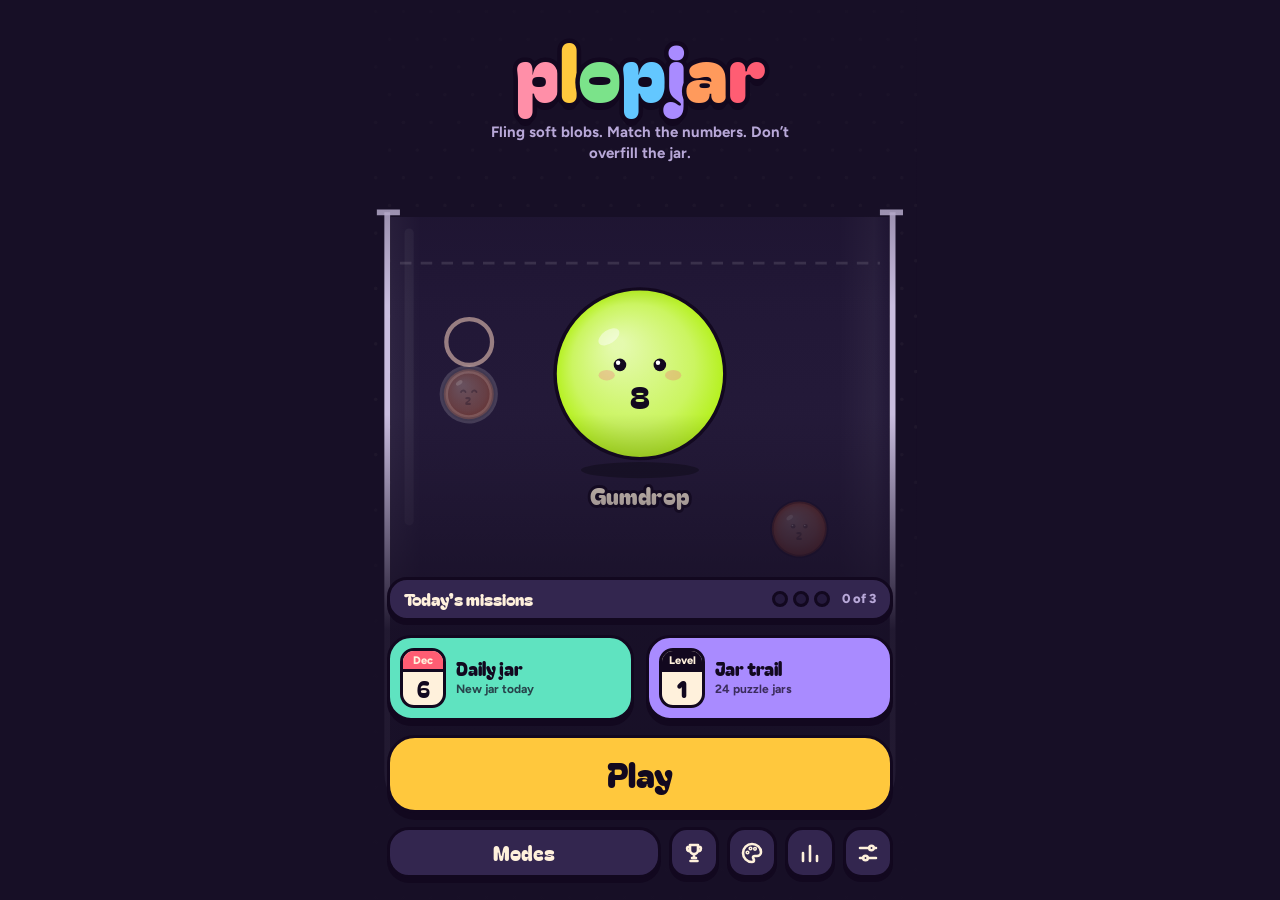
==== commit ccb677a5: "Set site domain to https://plopjar.viztf.lol Co-Authored-By: Claude Opus 5.5 <noreply@anthropic.com>" ====
--- a/index.html
+++ b/index.html
@@ -13,20 +13,20 @@
 <meta name="robots" content="index,follow,max-image-preview:large">
 <meta name="color-scheme" content="dark">
 <!-- absolute URLs: run ./set-domain.sh https://your.domain before deploying -->
-<link rel="canonical" href="https://SITE_URL/">
+<link rel="canonical" href="https://plopjar.viztf.lol/">
 <meta property="og:type" content="website">
 <meta property="og:site_name" content="Plopjar">
 <meta property="og:title" content="Plopjar – Fling squishy blobs, merge matching numbers">
 <meta property="og:description" content="A free, offline-ready merge puzzle game in your browser. No ads, no tracking.">
-<meta property="og:url" content="https://SITE_URL/">
-<meta property="og:image" content="https://SITE_URL/og-image.png">
+<meta property="og:url" content="https://plopjar.viztf.lol/">
+<meta property="og:image" content="https://plopjar.viztf.lol/og-image.png">
 <meta property="og:image:width" content="1200">
 <meta property="og:image:height" content="630">
 <meta property="og:image:alt" content="Colorful numbered blobs merging inside a glass jar">
 <meta name="twitter:card" content="summary_large_image">
 <script type="application/ld+json">
 {"@context":"https://schema.org","@type":["VideoGame","WebApplication"],
-"name":"Plopjar","url":"https://SITE_URL/","image":"https://SITE_URL/og-image.png",
+"name":"Plopjar","url":"https://plopjar.viztf.lol/","image":"https://plopjar.viztf.lol/og-image.png",
 "description":"Fling squishy blobs, merge matching numbers. A free, offline-ready merge puzzle with several modes, a daily jar, 24 puzzle levels, missions, achievements and themes.",
 "applicationCategory":"GameApplication","genre":["Puzzle","Casual"],"gamePlatform":"Web browser",
 "operatingSystem":"Any","browserRequirements":"Requires JavaScript and HTML5 canvas",
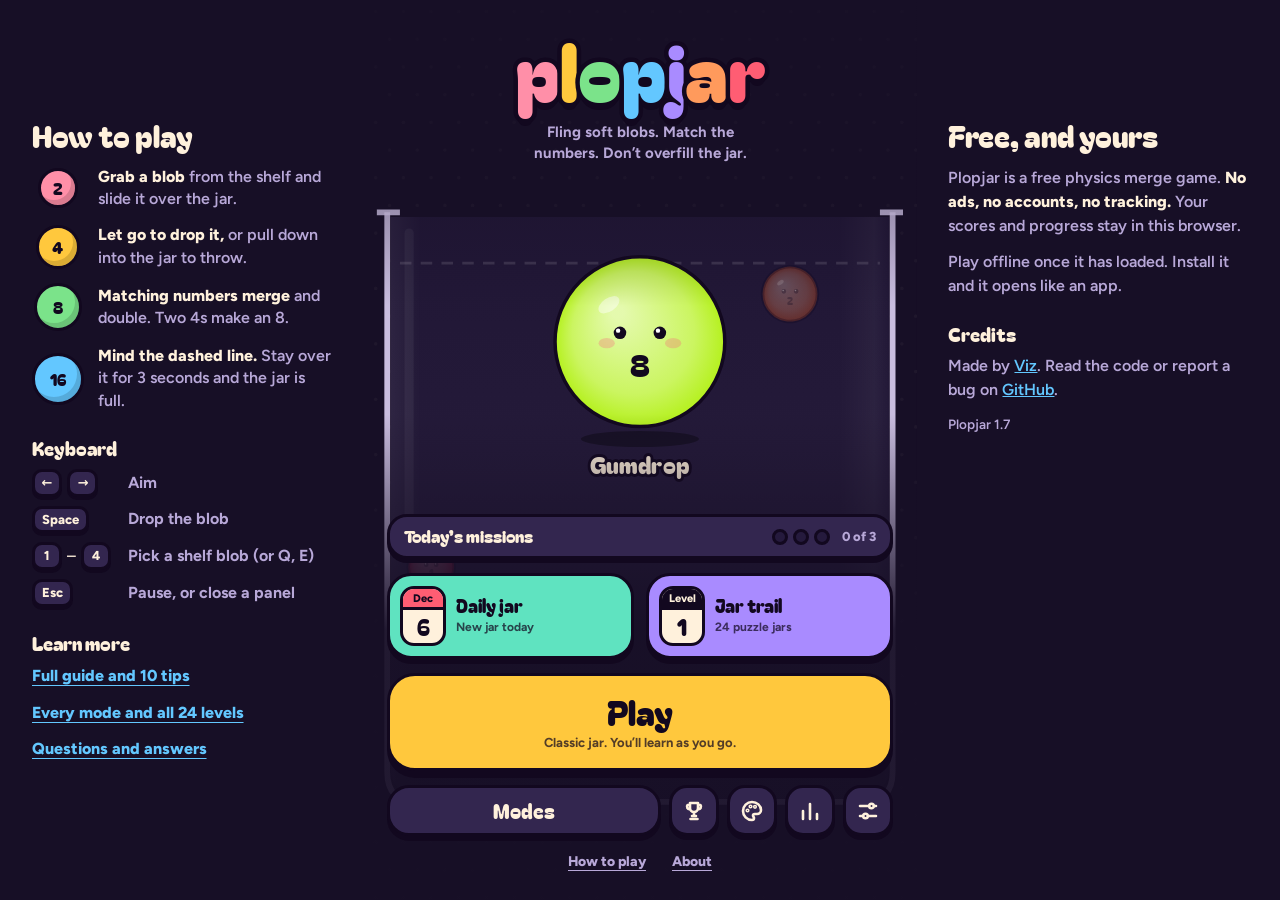
==== commit 58847e5c: "Public launch pass: SEO/AEO, guide pages, OG images and UX polish - Add crawlable guide pages (how-t" ====
--- a/index.html
+++ b/index.html
@@ -8,30 +8,48 @@
 <meta name="mobile-web-app-capable" content="yes">
 <meta name="apple-mobile-web-app-title" content="Plopjar">
 <meta name="apple-mobile-web-app-status-bar-style" content="black-translucent">
-<title>Plopjar – Fling Squishy Blobs, Merge Numbers | Free Browser Game</title>
-<meta name="description" content="Plopjar is a free merge puzzle game you play in your browser. Fling squishy blobs into the jar, merge matching numbers, beat daily jars and play offline. No ads, no tracking.">
+<title>Plopjar: Free Number Merge Game in Your Browser, No Ads</title>
+<meta name="description" content="Free physics merge game in your browser. Fling squishy number blobs into a jar and merge matches to double them. Six modes, daily jar, 24 puzzles. No ads.">
 <meta name="robots" content="index,follow,max-image-preview:large">
 <meta name="color-scheme" content="dark">
-<!-- absolute URLs: run ./set-domain.sh https://your.domain before deploying -->
 <link rel="canonical" href="https://plopjar.viztf.lol/">
+<meta name="author" content="Viz">
 <meta property="og:type" content="website">
 <meta property="og:site_name" content="Plopjar">
+<meta property="og:locale" content="en_US">
 <meta property="og:title" content="Plopjar – Fling squishy blobs, merge matching numbers">
-<meta property="og:description" content="A free, offline-ready merge puzzle game in your browser. No ads, no tracking.">
+<meta property="og:description" content="A free physics merge game in your browser. Six modes, a daily jar and 24 puzzles. Works offline, no ads, no sign-up.">
 <meta property="og:url" content="https://plopjar.viztf.lol/">
 <meta property="og:image" content="https://plopjar.viztf.lol/og-image.png">
+<meta property="og:image:type" content="image/png">
 <meta property="og:image:width" content="1200">
 <meta property="og:image:height" content="630">
-<meta property="og:image:alt" content="Colorful numbered blobs merging inside a glass jar">
+<meta property="og:image:alt" content="Plopjar: fling squishy blobs, merge matching numbers. Free in your browser, works offline, no ads">
 <meta name="twitter:card" content="summary_large_image">
+<meta name="twitter:title" content="Plopjar – Fling squishy blobs, merge matching numbers">
+<meta name="twitter:description" content="A free physics merge game in your browser. Six modes, a daily jar and 24 puzzles. Works offline, no ads, no sign-up.">
+<meta name="twitter:image" content="https://plopjar.viztf.lol/og-image.png">
+<meta name="twitter:image:alt" content="Plopjar: fling squishy blobs, merge matching numbers. Free in your browser, works offline, no ads">
+<link rel="alternate" type="text/plain" href="/llms.txt" title="Plopjar summary for AI assistants">
 <script type="application/ld+json">
-{"@context":"https://schema.org","@type":["VideoGame","WebApplication"],
-"name":"Plopjar","url":"https://plopjar.viztf.lol/","image":"https://plopjar.viztf.lol/og-image.png",
-"description":"Fling squishy blobs, merge matching numbers. A free, offline-ready merge puzzle with several modes, a daily jar, 24 puzzle levels, missions, achievements and themes.",
-"applicationCategory":"GameApplication","genre":["Puzzle","Casual"],"gamePlatform":"Web browser",
-"operatingSystem":"Any","browserRequirements":"Requires JavaScript and HTML5 canvas",
-"playMode":"SinglePlayer","inLanguage":"en","isAccessibleForFree":true,
-"offers":{"@type":"Offer","price":"0","priceCurrency":"USD"}}
+{"@context":"https://schema.org","@graph":[
+{"@type":"WebSite","@id":"https://plopjar.viztf.lol/#website","url":"https://plopjar.viztf.lol/","name":"Plopjar","inLanguage":"en",
+"description":"A free physics merge puzzle game you play in your browser.","publisher":{"@id":"https://viztf.lol/#person"}},
+{"@type":"Person","@id":"https://viztf.lol/#person","name":"Viz","url":"https://viztf.lol","jobTitle":"Freelance Web Designer & Developer","sameAs":["https://github.com/viztfxyz"]},
+{"@type":["VideoGame","WebApplication"],"@id":"https://plopjar.viztf.lol/#game","name":"Plopjar","url":"https://plopjar.viztf.lol/",
+"description":"Plopjar is a free physics merge puzzle game for the browser. Fling squishy numbered blobs into a glass jar; two matching blobs merge into one worth double. Six modes (Classic, Slim, Threes, Sprint, Zen, Chaos), a daily jar that is the same for every player, 24 puzzle levels, daily missions, 29 achievements and 8 themes. Works offline, with no ads, accounts or tracking.",
+"image":["https://plopjar.viztf.lol/og-image.png","https://plopjar.viztf.lol/icon-512.png"],
+"screenshot":["https://plopjar.viztf.lol/img/play.webp","https://plopjar.viztf.lol/img/slim.webp","https://plopjar.viztf.lol/img/threes.webp","https://plopjar.viztf.lol/shot-wide.png"],
+"author":{"@id":"https://viztf.lol/#person"},"creator":{"@id":"https://viztf.lol/#person"},"publisher":{"@id":"https://viztf.lol/#person"},
+"isPartOf":{"@id":"https://plopjar.viztf.lol/#website"},
+"applicationCategory":"GameApplication","applicationSubCategory":"Puzzle game","genre":["Puzzle","Casual","Merge game","Physics game"],
+"gamePlatform":["Web browser","iOS","Android","Windows","macOS","Linux","ChromeOS"],"operatingSystem":"Any",
+"browserRequirements":"Requires JavaScript and HTML5 canvas","softwareVersion":"1.7","playMode":"SinglePlayer","numberOfPlayers":{"@type":"QuantitativeValue","value":1},
+"inLanguage":"en","isAccessibleForFree":true,
+"featureList":["Six game modes: Classic, Slim, Threes, Sprint, Zen and Chaos","Daily jar, the same for every player","24 puzzle levels with three-star ratings","Three daily missions","29 achievements and 8 unlockable themes","Combos up to x5, Shake and Pop power-ups, rainbow wildcard blobs","Game replays at up to 8x speed","Works offline as an installable web app","No ads, no accounts, no tracking"],
+"offers":{"@type":"Offer","price":"0","priceCurrency":"USD","availability":"https://schema.org/InStock"},
+"subjectOf":[{"@id":"https://plopjar.viztf.lol/how-to-play/#article"},{"@id":"https://plopjar.viztf.lol/game-modes/#article"},{"@id":"https://plopjar.viztf.lol/faq/#faq"}]}
+]}
 </script>
 <link rel="manifest" href="manifest.webmanifest">
 <link rel="icon" href="icon.svg" type="image/svg+xml">
@@ -91,7 +109,7 @@
   padding:12px 16px 12px 12px;box-shadow:0 5px 0 var(--ink);transition:transform .1s cubic-bezier(.3,1.7,.5,1),box-shadow .1s}
 .daily:active{transform:translateY(4px) scale(1.02,.96);box-shadow:0 1px 0 var(--ink)}
 .cal{width:52px;flex:none;border:3px solid var(--ink);border-radius:14px;background:var(--cream);overflow:hidden;text-align:center;line-height:1}
-.cal small{display:block;background:var(--cherry);color:var(--cream);font:800 11px/1 var(--b);padding:4px 0 3px;border-bottom:3px solid var(--ink)}
+.cal small{display:block;background:var(--cherry);color:var(--ink);font:800 11px/1 var(--b);padding:4px 0 3px;border-bottom:3px solid var(--ink)}
 .cal b{display:block;font:400 22px/1 var(--d);padding:5px 0 6px}
 .daily .t{flex:1;min-width:0}
 .daily .t b{display:block;font:400 21px/1.1 var(--d)}
@@ -179,6 +197,8 @@
 .help h3{margin:18px 0 6px;font:400 20px/1.1 var(--d);color:var(--cream)}
 .help p{margin:0 0 12px;color:var(--mute);font-weight:600;line-height:1.5}
 .help b{color:var(--cream);font-weight:800}
+.help .guides a,a.linkbtn{color:var(--sky)}
+a.linkbtn{text-align:center;text-decoration:underline}
 
 /* game over */
 .ohead{display:flex;align-items:center;gap:12px}
@@ -218,7 +238,7 @@
 .duo .daily .t small{font-size:12px}
 .duo .cal{width:46px}
 .daily.trail{background:var(--grape)}
-.cal.lvb small{background:var(--ink)}
+.cal.lvb small{background:var(--ink);color:var(--cream)}
 .lvgrid{display:grid;grid-template-columns:repeat(4,1fr);gap:10px}
 .lv{aspect-ratio:1;border:3px solid var(--ink);border-radius:20px;background:var(--c);color:var(--ink);box-shadow:0 4px 0 var(--ink);display:flex;flex-direction:column;
   align-items:center;justify-content:center;gap:5px;padding:0;transition:transform .1s cubic-bezier(.3,1.7,.5,1),box-shadow .1s}
@@ -261,12 +281,64 @@
 .dx small{display:block;color:var(--mute);font-weight:700;font-size:11.5px;line-height:1.25;margin-top:3px}
 .dx.no b{color:var(--mute)}
 @media (prefers-reduced-motion:reduce){*,*::before,*::after{animation:none!important;transition:none!important}}
+html.calm *,html.calm *::before,html.calm *::after{animation:none!important;transition:none!important}
+a{color:var(--sky)}
+a:focus-visible{outline:3px solid var(--cream);outline-offset:3px;border-radius:6px}
+.card h2:focus{outline:none} /* focused only so screen readers start at the sheet title */
+.tag{text-wrap:balance}
+.minis{display:flex;justify-content:center;flex-wrap:wrap;gap:4px 18px;margin-top:-4px}
+.minis .linkbtn{margin:0;font-size:14px;padding:6px 4px}
+.linkrow{display:flex;justify-content:center;flex-wrap:wrap;gap:0 22px}
+.linkrow .linkbtn{margin-top:12px}
+.linkbtn.warn{color:#FF8A9A}
+.ver{color:var(--mute)}
+#oStats,#lStats{grid-template-columns:repeat(3,1fr)}
+#oStats .tile b,#lStats .tile b{font-size:21px}
+.nextgoal{margin:14px 0 0;padding:10px 14px;border-radius:16px;background:var(--well);border:3px solid var(--ink);font-weight:700;font-size:14px;line-height:1.35;color:var(--cream)}
+.nextgoal:empty{display:none}
+.nextgoal b{display:block;font:400 15px/1.1 var(--d);color:var(--yolk);margin-bottom:2px}
+.inst{margin-top:16px}
+.inst .gum{width:100%;--c:var(--sky)}
+.ioshint{margin:10px 0 0;color:var(--mute);font-weight:700;font-size:14px;line-height:1.4;text-align:center}
+.ioshint b{color:var(--cream)}
+#upd{position:absolute;top:calc(var(--s,1)*12px);left:50%;transform:translateX(-50%);z-index:8;display:flex;align-items:center;gap:10px;width:max-content;max-width:92%;
+  background:var(--sheet);border:3px solid var(--ink);border-radius:18px;padding:6px 6px 6px 14px;box-shadow:0 5px 0 var(--ink);font-weight:800;font-size:14px}
+#upd .gum{padding:8px 12px;font-size:16px;border-radius:14px;box-shadow:0 3px 0 var(--ink)}
+#upd .x{width:36px;height:36px;border:0;background:none;color:var(--mute);font:400 22px/1 var(--d);padding:0}
+kbd{display:inline-block;min-width:30px;padding:3px 7px;border:3px solid var(--ink);border-radius:10px;background:var(--well);box-shadow:0 3px 0 var(--ink);
+  font:800 13px/1.2 var(--b);color:var(--cream);text-align:center}
+
+/* ---------- desktop side rails: use the empty space beside the portrait jar ---------- */
+.rail{display:none;position:fixed;top:max(16px,calc(50vh - 330px));width:var(--rw,280px);max-height:calc(100vh - 32px);overflow-y:auto;
+  color:var(--cream);user-select:text;-webkit-user-select:text;touch-action:pan-y;transition:opacity .3s}
+body.wide .rail{display:block}
+#railL{left:calc(var(--side) / 2 - var(--rw) / 2)}
+#railR{right:calc(var(--side) / 2 - var(--rw) / 2)}
+body.playing .rail{opacity:.55}
+body.playing .rail:hover,body.playing .rail:focus-within{opacity:1}
+.rail h2{margin:0 0 14px;font:400 30px/1.05 var(--d)}
+.rail h3{margin:26px 0 10px;font:400 19px/1.1 var(--d)}
+.rail p{margin:0 0 12px;font-weight:600;line-height:1.5;color:var(--mute)}
+.rail p b{color:var(--cream);font-weight:800}
+.steps{list-style:none;margin:0;padding:0;display:grid;gap:14px}
+.steps li{display:grid;grid-template-columns:52px 1fr;gap:14px;align-items:center;font-weight:600;line-height:1.4;color:var(--mute)}
+.steps li b{color:var(--cream);font-weight:800}
+.steps .pip{justify-self:center;width:40px;height:40px;flex:none;display:grid;place-items:center;border-radius:50%;border:3px solid var(--ink);background:var(--c);color:var(--ink);
+  font:400 16px/1 var(--d);box-shadow:inset -4px -5px 0 rgba(0,0,0,.14)}
+.steps li:nth-child(2) .pip{width:44px;height:44px}.steps li:nth-child(3) .pip{width:48px;height:48px}.steps li:nth-child(4) .pip{width:52px;height:52px}
+.keys{margin:0;display:grid;gap:9px}
+.keys div{display:flex;align-items:center;gap:12px}
+.keys dt{display:flex;align-items:center;gap:5px;min-width:84px}
+.keys dd{margin:0;font-weight:700;color:var(--mute)}
+.rail .glinks{list-style:none;margin:0;padding:0;display:grid;gap:10px}
+.rail .glinks a{display:inline-block;font-weight:800;font-size:16px;text-underline-offset:4px;padding:2px 0}
+.rail .small{font-size:13.5px}
 </style>
 </head>
 <body>
-<noscript><div style="padding:32px 24px;max-width:36rem;margin:0 auto"><h1>Plopjar</h1><p>Plopjar is a free merge puzzle game for your browser. Fling squishy numbered blobs into a jar, merge matching numbers and don't let the jar overflow. It needs JavaScript to run, so please turn it on to play.</p></div></noscript>
+<noscript><div style="padding:32px 24px;max-width:36rem;margin:0 auto"><h1>Plopjar</h1><p>Plopjar is a free merge puzzle game for your browser. Fling squishy numbered blobs into a jar, merge matching numbers and don't let the jar overflow. It needs JavaScript to run, so please turn it on to play.</p><p><a href="/how-to-play/" style="color:#63C7FF">How to play</a> · <a href="/game-modes/" style="color:#63C7FF">Game modes</a> · <a href="/faq/" style="color:#63C7FF">FAQ</a></p></div></noscript>
 <div id="safe" aria-hidden="true" style="position:fixed;top:0;left:0;width:0;height:0;visibility:hidden;pointer-events:none;padding-top:max(env(safe-area-inset-top),var(--fake-top,0px));padding-bottom:max(env(safe-area-inset-bottom),var(--fake-bottom,0px))"></div>
-<div id="wrap">
+<main id="wrap">
   <div id="splash" aria-hidden="true"><div class="logo" id="splashLogo"><span style="--c:#FF8FA8">p</span><span style="--c:#FFC83D">l</span><span style="--c:#7BE38A">o</span><span style="--c:#63C7FF">p</span><span style="--c:#A98BFF">j</span><span style="--c:#FF9A5C">a</span><span style="--c:#FF5D73">r</span></div><div class="dots"><i></i><i></i><i></i></div></div>
   <canvas id="c" aria-label="Plopjar game"></canvas>
   <button class="ib" id="pauseBtn" aria-label="Pause"><svg class="i" viewBox="0 0 24 24"><path d="M9 6v12M15 6v12"/></svg></button>
@@ -294,14 +366,19 @@
         <button class="ib" data-go="stats" aria-label="Stats"><svg class="i" viewBox="0 0 24 24"><path d="M5 20v-8M12 20V5M19 20v-5"/></svg></button>
         <button class="ib" data-go="settings" aria-label="Settings"><svg class="i" viewBox="0 0 24 24"><path d="M4 7h9M18 7h2M4 17h3M12 17h8"/><circle cx="15.5" cy="7" r="2.3"/><circle cx="9.5" cy="17" r="2.3"/></svg></button>
       </div>
-      <button class="linkbtn" id="newBtn" hidden style="margin-top:0">Start a new game instead</button>
+      <nav class="minis" aria-label="More">
+        <button class="linkbtn" id="newBtn" hidden>New game</button>
+        <button class="linkbtn" data-go="help">How to play</button>
+        <button class="linkbtn" data-go="about">About</button>
+      </nav>
     </div>
   </section>
 
   <section class="sheet" id="modes"><div class="card">
     <h2>Modes</h2><p class="lede">Each mode keeps its own best score.</p>
     <div class="modes" id="modeList"></div>
-    <button class="linkbtn" data-go="help">How to play</button>
+    <div class="linkrow"><button class="linkbtn" data-go="help">How to play</button><a class="linkbtn guide" href="/game-modes/">All modes and 24 levels explained</a></div>
+    <button class="gum soft done" data-go="menu">Done</button>
   </div></section>
 
   <section class="sheet" id="pause"><div class="card">
@@ -315,6 +392,7 @@
       <button class="ib" id="pSound" aria-label="Sound effects" aria-pressed="true"><svg class="i" viewBox="0 0 24 24"><path d="M4 10v4h4l5 4V6l-5 4H4zM16.5 9a4 4 0 0 1 0 6"/></svg></button>
       <button class="ib" id="pMusic" aria-label="Music" aria-pressed="true"><svg class="i" viewBox="0 0 24 24"><path d="M9 18V6l10-2v12"/><circle cx="6.5" cy="18" r="2.5"/><circle cx="16.5" cy="16" r="2.5"/></svg></button>
     </div>
+    <button class="linkbtn" data-go="help">How to play</button>
   </div></section>
 
   <section class="sheet" id="levels"><div class="card">
@@ -346,7 +424,8 @@
     <div class="ohead"><img class="oimg" id="oImg" alt=""><div><h2 id="oTitle">Jar’s full</h2><p class="lede" id="oSub" style="margin:4px 0 0"></p></div><div class="sticker" id="oBest">New best</div></div>
     <div class="oscore" id="oScore">0</div>
     <div class="tiles" id="oStats" style="margin-top:12px"></div>
-    <ol class="recs" id="oRecs"></ol>
+    <ol class="recs" id="oRecs" aria-label="Your top scores"></ol>
+    <p class="nextgoal" id="oNext"></p>
     <div class="ogo">
       <button class="gum big" id="oAgain">Play again</button>
       <div class="row"><button class="gum soft" id="oReplay">Replay</button><button class="gum soft" id="oShare">Share</button><button class="gum soft" id="oMenu">Menu</button></div>
@@ -355,9 +434,9 @@
 
   <section class="sheet" id="ach"><div class="card">
     <h2>Collection</h2><p class="lede" id="achLede"></p>
-    <div class="tabs" role="tablist"><button role="tab" id="tabDex" aria-selected="true">Blobs</button><button role="tab" id="tabAch" aria-selected="false">Achievements</button></div>
-    <div class="dex" id="dexList"></div>
-    <div class="achs" id="achList" hidden></div>
+    <div class="tabs" role="tablist" aria-label="Collection"><button role="tab" id="tabDex" aria-selected="true" aria-controls="dexList">Blobs</button><button role="tab" id="tabAch" aria-selected="false" aria-controls="achList">Achievements</button></div>
+    <div class="dex" id="dexList" role="tabpanel" aria-labelledby="tabDex"></div>
+    <div class="achs" id="achList" role="tabpanel" aria-labelledby="tabAch" hidden></div>
     <button class="gum soft done" data-go="menu">Done</button>
   </div></section>
 
@@ -387,9 +466,15 @@
     <label class="tog">Screen shake <input type="checkbox" id="sShake"></label>
     <label class="tog">Aim guide <input type="checkbox" id="sAim"></label>
     <label class="tog">Reduce motion <input type="checkbox" id="sCalm"></label>
-    <div class="row" style="margin-top:18px"><button class="gum soft" id="sReset">Reset progress</button><button class="gum" data-go="menu">Done</button></div>
-    <button class="linkbtn" data-go="about">About Plopjar</button>
-    <p class="ver">Plopjar 1.6. Works offline once installed.</p>
+    <div class="inst"><button class="gum instBtn" hidden>Install Plopjar<small>Opens like an app and works offline</small></button><p class="ioshint" hidden>To install on iPhone or iPad, tap <b>Share</b> in Safari, then <b>Add to Home Screen</b>.</p></div>
+    <button class="gum done" data-go="menu">Done</button>
+    <div class="linkrow"><button class="linkbtn" data-go="about">About Plopjar</button><button class="linkbtn warn" id="sReset">Reset progress</button></div>
+    <p class="ver"><span class="verNum">Plopjar</span>. Works offline once installed.</p>
+  </div></section>
+
+  <section class="sheet" id="ask"><div class="card">
+    <h2 id="askT"></h2><p class="lede" id="askP"></p>
+    <div class="row"><button class="gum soft" id="askNo">Cancel</button><button class="gum" id="askYes" style="--c:var(--cherry)"></button></div>
   </div></section>
 
   <section class="sheet" id="help"><div class="card help">
@@ -404,12 +489,19 @@
     <p><b>Jar trail</b> has 24 puzzle jars. Each has a goal and a limited number of throws. Finish in fewer throws for more stars.</p>
     <p><b>Chaos mode</b> changes a rule every 25 seconds: low gravity, wind, bouncy walls and more.</p>
     <p><b>Collect every blob.</b> Each number is a character. Bigger ones grow eyebrows, a sprout, a crown.</p>
-    <button class="gum soft done" data-go="modes">Back to modes</button>
+    <p><b>Keyboard.</b> Arrow keys aim, Space drops, 1 to 4 or Q and E pick a shelf blob, Esc pauses.</p>
+    <p class="guides"><a href="/how-to-play/">Full guide and 10 tips</a> · <a href="/faq/">FAQ</a></p>
+    <button class="gum soft done" data-back>Done</button>
   </div></section>
 
   <section class="sheet" id="about"><div class="card help">
     <h2>About Plopjar</h2><p class="lede">A free merge puzzle game you play in your browser.</p>
     <p>Plopjar is a physics merge game. You fling soft, squishy number blobs into a glass jar. When two blobs with the same number touch, they merge into one blob with double the number. Chain merges together for combos, and keep the jar from filling past the line.</p>
+    <h3>Offline and private</h3>
+    <p>Plopjar works offline once installed and runs on phones, tablets and computers. There are no ads, no accounts, no analytics and no cookies, and the game sends nothing anywhere. Scores, settings and progress live only in this browser on this device. Reset progress in Settings erases them.</p>
+    <div class="inst"><button class="gum instBtn" hidden>Install Plopjar<small>Opens like an app and works offline</small></button><p class="ioshint" hidden>To install on iPhone or iPad, tap <b>Share</b> in Safari, then <b>Add to Home Screen</b>.</p></div>
+    <h3>Credits</h3>
+    <p>Made by <a href="https://viztf.lol">Viz</a>. The code is on <a href="https://github.com/viztfxyz/plopjar">GitHub</a>, where you can also report a bug. Type is set in Bagel Fat One and Figtree, both under the SIL Open Font License.</p>
     <h3>Game modes</h3>
     <p>Play the Classic jar, squeeze into the narrow Slim jar, merge in sets of three in Threes, race to 1024 in Sprint, relax in Zen with no game over, or try Chaos, where a rule changes every 25 seconds: low gravity, wind, bouncy walls and more. Every mode keeps its own best score.</p>
     <h3>Daily jar and missions</h3>
@@ -418,16 +510,49 @@
     <p>24 puzzle jars, each with a goal and a limited number of throws. Finish in fewer throws to earn up to three stars.</p>
     <h3>Collect every blob</h3>
     <p>Each number is its own character. Bigger blobs grow eyebrows, a sprout, then a crown. Fill your collection and unlock achievements.</p>
-    <h3>Offline and private</h3>
-    <p>Plopjar works offline once installed and runs on phones, tablets and computers. There are no ads, no accounts and no tracking. Your progress is saved only on your device.</p>
-    <button class="gum soft done" data-go="settings">Back to settings</button>
+    <p class="guides"><a href="/how-to-play/">How to play</a> · <a href="/game-modes/">Game modes</a> · <a href="/faq/">FAQ</a></p>
+    <p class="ver verNum">Plopjar</p>
+    <button class="gum soft done" data-back>Done</button>
   </div></section>
 
   <div id="replayBar"><span class="lab">Replay</span>
     <button data-sp="1">1×</button><button class="sel" data-sp="2">2×</button><button data-sp="4">4×</button><button data-sp="8">8×</button>
     <button id="rExit" aria-label="Close replay">Close</button></div>
   <div id="toast" role="status"><b id="tName"></b><small id="tDesc"></small></div>
-</div>
+  <div id="upd" role="status" hidden><span>A new version of Plopjar is ready.</span><button class="gum" id="updGo">Reload</button><button class="x" id="updX" aria-label="Dismiss">×</button></div>
+</main>
+
+<aside class="rail" id="railL" aria-labelledby="railLh">
+  <h2 id="railLh">How to play</h2>
+  <ol class="steps">
+    <li><span class="pip" style="--c:#FF8FA8" aria-hidden="true">2</span><span><b>Grab a blob</b> from the shelf and slide it over the jar.</span></li>
+    <li><span class="pip" style="--c:#FFC83D" aria-hidden="true">4</span><span><b>Let go to drop it,</b> or pull down into the jar to throw.</span></li>
+    <li><span class="pip" style="--c:#7BE38A" aria-hidden="true">8</span><span><b>Matching numbers merge</b> and double. Two 4s make an 8.</span></li>
+    <li><span class="pip" style="--c:#63C7FF" aria-hidden="true">16</span><span><b>Mind the dashed line.</b> Stay over it for 3 seconds and the jar is full.</span></li>
+  </ol>
+  <h3>Keyboard</h3>
+  <dl class="keys">
+    <div><dt><kbd aria-label="Left arrow">←</kbd><kbd aria-label="Right arrow">→</kbd></dt><dd>Aim</dd></div>
+    <div><dt><kbd>Space</kbd></dt><dd>Drop the blob</dd></div>
+    <div><dt><kbd>1</kbd>–<kbd>4</kbd></dt><dd>Pick a shelf blob (or Q, E)</dd></div>
+    <div><dt><kbd>Esc</kbd></dt><dd>Pause, or close a panel</dd></div>
+  </dl>
+  <h3>Learn more</h3>
+  <ul class="glinks">
+    <li><a href="/how-to-play/">Full guide and 10 tips</a></li>
+    <li><a href="/game-modes/">Every mode and all 24 levels</a></li>
+    <li><a href="/faq/">Questions and answers</a></li>
+  </ul>
+</aside>
+<aside class="rail" id="railR" aria-labelledby="railRh">
+  <h2 id="railRh">Free, and yours</h2>
+  <p>Plopjar is a free physics merge game. <b>No ads, no accounts, no tracking.</b> Your scores and progress stay in this browser.</p>
+  <p>Play offline once it has loaded. Install it and it opens like an app.</p>
+  <div class="inst"><button class="gum instBtn" hidden>Install Plopjar<small>Opens like an app and works offline</small></button><p class="ioshint" hidden>To install on iPhone or iPad, tap <b>Share</b> in Safari, then <b>Add to Home Screen</b>.</p></div>
+  <h3>Credits</h3>
+  <p>Made by <a href="https://viztf.lol">Viz</a>. Read the code or report a bug on <a href="https://github.com/viztfxyz/plopjar">GitHub</a>.</p>
+  <p class="small verNum">Plopjar</p>
+</aside>
 
 <script>
 "use strict";
@@ -456,6 +581,10 @@
   wrap.style.setProperty('--z', Math.min(1, H * scale / 760).toFixed(3));
   wrap.style.width = W * scale + 'px'; wrap.style.height = H * scale + 'px';
   cv.width = Math.round(W * scale * dpr); cv.height = Math.round(H * scale * dpr);
+  // wide screens: put how-to-play and credits in the empty space beside the jar
+  const side = (innerWidth - W * scale) / 2, rs = document.documentElement.style;
+  document.body.classList.toggle('wide', side >= 250);
+  rs.setProperty('--side', side + 'px'); rs.setProperty('--rw', Math.min(300, side - 56) + 'px');
 }
 addEventListener('resize', resize); resize();
 
@@ -466,6 +595,9 @@
 };
 const settings = Object.assign({ theme: 'midnight', sound: true, haptic: true, shake: true, aim: true, music: true, calm: matchMedia('(prefers-reduced-motion: reduce)').matches }, store.get('settings', {}));
 const moving = () => settings.shake && !settings.calm;
+const VERSION = '1.7';
+const syncCalm = () => document.documentElement.classList.toggle('calm', !!settings.calm);
+syncCalm();
 let unlocked = new Set(store.get('ach', []));
 let seen = new Set(store.get('seen', []));
 let records = store.get('records', {});      // mode -> [{s, d, v}]
@@ -1152,6 +1284,22 @@
   $('#oRecs').innerHTML = o.list.map((r, i) =>
     `<li class="${r.me ? 'me' : ''}"><span>${i + 1}</span><b>${o.isSprint ? fmtT(r.s) : r.s.toLocaleString()}</b><small>${new Date(r.d).toLocaleDateString(undefined, { day: 'numeric', month: 'short' })}</small></li>`).join('');
   $('#oReplay').style.display = o.canReplay ? '' : 'none';
+  $('#oBest').textContent = bestAtStart ? 'New best' : 'First score';
+  const ng = replaying ? null : nextGoal(o);
+  $('#oNext').innerHTML = ng ? `<b>${ng[0]}</b>${ng[1]}` : '';
+}
+// game over: always hand the player one concrete reason to go again
+const TIPS = ['Let go gently to drop a blob softly. Pull down further for a harder throw.',
+  'Drag one shelf blob onto another to swap them. You get one swap after each throw.',
+  'Merges charge the dots at the bottom. When they fill, Shake or Pop can rescue a full jar.'];
+function nextGoal(o) {
+  if (life.games <= TIPS.length) return ['Tip', TIPS[life.games - 1]];
+  if (o.isSprint && !o.win) return ['Next up', 'Reach a 1024 blob to set a Sprint time.'];
+  if (!o.isSprint && !o.newBest && bestAtStart > score) return ['Next up', `You were ${(bestAtStart - score).toLocaleString()} points short of your best. One more?`];
+  const m = todayMissions().list.find(x => !x.done);
+  if (m) return ['Today’s mission', `${MISSION_T[m.k][0](m.goal)}. Each mission earns a star toward new themes.`];
+  for (let t = 0; t < BLOB_NAMES.length; t++) if (!seen.has(t)) return ['Next up', `Make a ${Math.pow(2, t).toLocaleString()} blob to meet a new character.`];
+  return null;
 }
 
 // ---------- save / resume ----------
@@ -1332,17 +1480,40 @@
 cv.addEventListener('pointercancel', () => { grab = null; });
 cv.addEventListener('contextmenu', e => e.preventDefault());
 addEventListener('keydown', e => {
-  if (e.key === 'Escape') { if (state === 'play') pause(); else if (state === 'paused') unpause(); return; }
-  if (state !== 'play') return;
+  if (settings.music) startMusic(); // keyboard players unlock audio too
+  const open = topSheet();
+  if (e.key === 'Escape') {
+    if (open) closeSheet(open); else if (state === 'play') pause(); else if (state === 'replay') $('#rExit').onclick();
+    return;
+  }
+  if (open) { if (e.key === 'Tab') trapFocus(e, open); return; }
+  if (state !== 'play' || e.ctrlKey || e.metaKey || e.altKey) return;
   if (e.key >= '1' && e.key <= '4') selSlot(+e.key - 1);
   if (e.key === 'q' || e.key === 'Q') selSlot((sel + TRAY_N - 1) % TRAY_N);
   if (e.key === 'e' || e.key === 'E' || e.key === 'Tab') { e.preventDefault(); selSlot((sel + 1) % TRAY_N); }
-  if (e.key === ' ') { e.preventDefault(); pending.push({ k: 'launch', i: sel, x: +launchX().toFixed(2), vx: 0, vy: 0 }); }
-  if (e.key === 'r' || e.key === 'R') { newGame(modeId); }
+  if (e.key === 'ArrowLeft' || e.key === 'ArrowRight') {
+    e.preventDefault(); lx = launchX() + (e.key === 'ArrowLeft' ? -1 : 1) * (e.shiftKey ? 6 : 18); lx = launchX(); hoverOK = true; lastPY = 999;
+  }
+  if (e.key === ' ') { e.preventDefault(); if (M.level && thrown >= M.level.n) hint = { txt: 'No throws left', life: 90 }; else pending.push({ k: 'launch', i: sel, x: +launchX().toFixed(2), vx: 0, vy: 0 }); }
+  if (e.key === 'p' || e.key === 'P' || e.key === 'r' || e.key === 'R') pause(); // restart lives in the pause menu, so a stray key can't wipe a run
 });
+addEventListener('blur', () => { if (state === 'play') pause(); });
 
 // ---------- UI ----------
-const MENU_SHEETS = ['modes', 'ach', 'themes', 'stats', 'settings', 'help', 'about', 'missions', 'levels', 'lvinfo'];
+const MENU_SHEETS = ['modes', 'ach', 'themes', 'stats', 'settings', 'help', 'about', 'missions', 'levels', 'lvinfo', 'ask'];
+const SUB_SHEETS = ['help', 'about'], backOf = {};
+let updReady = false;
+const topSheet = () => $$('.sheet.on').pop() || null;
+const FOCUSABLE = 'button:not([disabled]):not([hidden]),a[href],input:not([disabled]),[tabindex="0"]';
+function trapFocus(e, sh) {
+  const f = [...sh.querySelectorAll(FOCUSABLE)].filter(x => x.offsetParent !== null); if (!f.length) return;
+  const i = f.indexOf(document.activeElement);
+  if (e.shiftKey && i <= 0) { e.preventDefault(); f[f.length - 1].focus(); }
+  else if (!e.shiftKey && (i === -1 || i === f.length - 1)) { e.preventDefault(); f[0].focus(); }
+}
+let returnFocus = null, kbUser = false;
+addEventListener('keydown', e => { if (e.key === 'Tab' || e.key === 'Escape' || e.key === 'Enter' || e.key === ' ') kbUser = true; }, true);
+addEventListener('pointerdown', () => { kbUser = false; }, true);
 const ICON = {
   check: '<svg class="i" viewBox="0 0 24 24"><path d="M5 12.5l4.5 4.5L19 7.5"/></svg>',
   lock: '<svg class="i" viewBox="0 0 24 24"><rect x="5.5" y="11" width="13" height="9" rx="2"/><path d="M8.5 11V8a3.5 3.5 0 0 1 7 0v3"/></svg>',
@@ -1356,8 +1527,26 @@
   zen: '<svg viewBox="0 0 42 42"><circle cx="21" cy="22" r="15" fill="#FFF1DC" stroke="#12081F" stroke-width="3"/><path d="M13.5 20q2.5 2.5 5 0M23.5 20q2.5 2.5 5 0" stroke="#12081F" stroke-width="2.6" stroke-linecap="round" fill="none"/></svg>',
 };
 function showPanel(id) {
-  $$('.screen,.sheet').forEach(p => p.classList.toggle('on', p.id === id || (p.id === 'menu' && MENU_SHEETS.includes(id))));
+  const prev = topSheet();
+  if (SUB_SHEETS.includes(id) && prev?.id !== id) {
+    backOf[id] = prev && prev.id !== 'ask' ? prev.id : state === 'paused' ? 'pause' : 'menu';
+    $(`#${id} [data-back]`).textContent = { modes: 'Back to modes', settings: 'Back to settings', pause: 'Back to the game' }[backOf[id]] || 'Done';
+  }
+  $$('.screen,.sheet').forEach(p => p.classList.toggle('on', p.id === id || (p.id === 'menu' && state === 'menu' && MENU_SHEETS.includes(id))));
   $('#pauseBtn').style.display = state === 'play' ? 'grid' : 'none';
+  document.body.classList.toggle('playing', state === 'play' || state === 'replay');
+  const now = topSheet();
+  if (now && now !== prev) {
+    if (!prev) returnFocus = document.activeElement;
+    // move focus into the sheet so keyboard and screen-reader users land in it
+    const tgt = (kbUser && (now.querySelector('.gum.big:not([hidden])') || now.querySelector(FOCUSABLE))) || now.querySelector('h2');
+    setTimeout(() => tgt && tgt.focus({ preventScroll: true }), 30);
+  } else if (!now && prev) {
+    const rf = returnFocus; returnFocus = null;
+    if (rf && rf.isConnected && rf.offsetParent !== null && state === 'menu') rf.focus({ preventScroll: true });
+    else if (document.activeElement && prev.contains(document.activeElement)) document.activeElement.blur();
+  }
+  $('#upd').hidden = !(updReady && state !== 'play');
   if (id === 'menu' || id === 'modes') renderMenu();
   if (id === 'ach') renderCollection(dexTab);
   if (id === 'missions') renderMissions();
@@ -1368,13 +1557,36 @@
 }
 function closeSheet(sh) {
   if (sh.id === 'lvinfo') { showPanel('levels'); return true; }
-  if (sh.id === 'help') { showPanel('modes'); return true; }
-  if (sh.id === 'about') { showPanel('settings'); return true; }
+  if (sh.id === 'ask') { showPanel(askBack); return true; }
+  if (SUB_SHEETS.includes(sh.id)) { showPanel(backOf[sh.id] || 'menu'); return true; }
   if (MENU_SHEETS.includes(sh.id)) { showPanel('menu'); return true; }
   if (sh.id === 'pause') { unpause(); return true; }
   return false;
 }
-$$('.sheet').forEach(sh => sh.addEventListener('pointerdown', e => { if (e.target === sh) closeSheet(sh); }));
+$$('.sheet').forEach(sh => {
+  sh.addEventListener('pointerdown', e => { if (e.target === sh) closeSheet(sh); });
+  const h = sh.querySelector('h2'); if (!h) return;
+  if (!h.id) h.id = sh.id + 'Title';
+  h.tabIndex = -1;
+  sh.setAttribute('role', 'dialog'); sh.setAttribute('aria-modal', 'true'); sh.setAttribute('aria-labelledby', h.id);
+});
+$$('[data-back]').forEach(b => b.onclick = () => { sound(0, 'ui'); closeSheet(b.closest('.sheet')); });
+// one confirm sheet for anything that throws away progress
+let askBack = 'menu', askYes = null;
+function ask(title, text, yes, onYes) {
+  const cur = topSheet(); askBack = cur && cur.id !== 'ask' ? cur.id : 'menu';
+  $('#askT').textContent = title; $('#askP').textContent = text; $('#askYes').textContent = yes; askYes = onYes;
+  showPanel('ask'); setTimeout(() => $('#askNo').focus({ preventScroll: true }), 40);
+}
+$('#askNo').onclick = () => { sound(0, 'ui'); showPanel(askBack); };
+$('#askYes').onclick = () => { sound(0, 'ui'); const f = askYes; askYes = null; f && f(); };
+// starting something new over a saved game asks first
+function guardSave(go) {
+  const sv = store.get('save', null);
+  if (!sv || !(sv.score > 0 || sv.thrown > 0 || (sv.blobs && sv.blobs.length))) return go();
+  const what = sv.modeId === 'level' ? `Jar trail level ${(sv.lvl || 0) + 1}` : `${MODES[sv.modeId].name} game`;
+  ask('Start a new game?', `You have a saved ${what} with ${sv.score.toLocaleString()} points. Starting a new one replaces it.`, 'Start new', go);
+}
 $$('.sheet .card').forEach(card => {
   const hd = document.createElement('div'); hd.className = 'handle'; card.prepend(hd);
   let y0 = null, dy = 0;
@@ -1407,7 +1619,9 @@
 }
 function renderMenu() {
   const sv = store.get('save', null);
-  $('#playBtn').innerHTML = sv ? `Continue<small>${MODES[sv.modeId].name}, ${sv.score.toLocaleString()} points</small>` : 'Play';
+  const svName = sv ? (sv.modeId === 'level' ? `Jar trail level ${(sv.lvl || 0) + 1}` : MODES[sv.modeId].name) : '';
+  $('#playBtn').innerHTML = sv ? `Continue<small>${svName}, ${sv.score.toLocaleString()} points</small>`
+    : life.games ? 'Play' : 'Play<small>Classic jar. You’ll learn as you go.</small>';
   $('#newBtn').hidden = !sv;
   const d = new Date();
   $('#calM').textContent = d.toLocaleDateString(undefined, { month: 'short' });
@@ -1426,7 +1640,7 @@
     const lbl = !m.over ? 'merges' : m.target ? 'best time' : 'best';
     return `<button class="mode" data-mode="${id}" style="--c:${m.col}">${GLYPH[id]}<span class="t"><b>${m.name}</b><small>${m.desc}</small></span>${pb ? `<span class="pb">${pb}<small>${lbl}</small></span>` : ''}</button>`;
   }).join('');
-  $$('[data-mode]').forEach(b => b.onclick = () => { sound(0, 'ui'); store.set('save', null); newGame(b.dataset.mode); startPlay(); });
+  $$('[data-mode]').forEach(b => b.onclick = () => { sound(0, 'ui'); guardSave(() => { store.set('save', null); newGame(b.dataset.mode); startPlay(); }); });
 }
 let dexTab = 'dex';
 const dexCache = {};
@@ -1482,18 +1696,20 @@
 function renderSettings() {
   for (const [id, k] of [['sSound', 'sound'], ['sMusic', 'music'], ['sHaptic', 'haptic'], ['sShake', 'shake'], ['sAim', 'aim'], ['sCalm', 'calm']]) {
     const el = $('#' + id); el.checked = settings[k];
-    el.onchange = () => { settings[k] = el.checked; store.set('settings', settings); if (k === 'music') settings.music ? startMusic() : stopMusic(); };
+    el.onchange = () => { settings[k] = el.checked; store.set('settings', settings); if (k === 'music') settings.music ? startMusic() : stopMusic(); if (k === 'calm') syncCalm(); };
   }
 }
 $('#sReset').onclick = () => {
-  if (!confirm('Erase all scores, achievements and themes on this device?')) return;
-  for (const k of ['ach', 'records', 'life', 'save', 'settings', 'dailies', 'tut', 'tutPow', 'seen', 'missions']) localStorage.removeItem('pj_' + k);
-  location.reload();
+  sound(0, 'ui');
+  ask('Reset all progress?', 'This erases every score, star, level, achievement, theme and setting on this device. It can’t be undone.', 'Erase everything', () => {
+    try { for (const k of Object.keys(localStorage)) if (k.startsWith('pj_')) localStorage.removeItem(k); } catch (e) {}
+    location.reload();
+  });
 };
 $$('[data-go]').forEach(b => b.onclick = () => { sound(0, 'ui'); showPanel(b.dataset.go); });
 $('#playBtn').onclick = () => { sound(0, 'ui'); if (store.get('save', null)) resumeGame(); else { newGame('classic'); startPlay(); } };
-$('#newBtn').onclick = () => { sound(0, 'ui'); store.set('save', null); newGame('classic'); startPlay(); };
-$('#dailyBtn').onclick = () => { sound(0, 'ui'); store.set('save', null); newGame('daily'); startPlay(); };
+$('#newBtn').onclick = () => { sound(0, 'ui'); guardSave(() => { store.set('save', null); newGame('classic'); startPlay(); }); };
+$('#dailyBtn').onclick = () => { sound(0, 'ui'); guardSave(() => { store.set('save', null); newGame('daily'); startPlay(); }); };
 function squishLogo() {
   if (settings.calm) return;
   $$('#logo span').forEach((sp, i) => { sp.classList.remove('sq'); void sp.offsetWidth; setTimeout(() => sp.classList.add('sq'), i * 55); });
@@ -1528,7 +1744,7 @@
   const row = (k, txt) => `<div><span class="stars">${[0, 1, 2].map(j => `<i class="${j < k ? 'on' : ''}"></i>`).join('')}</span>${txt}</div>`;
   $('#liPar').innerHTML = row(3, `Finish within ${L.par[0]} throws`) + row(2, `Finish within ${L.par[1]} throws`) + row(1, `Finish within ${L.n} throws`);
   $('#liPlay').textContent = st ? 'Play again' : 'Play';
-  $('#liPlay').onclick = () => { sound(0, 'ui'); startLevel(n); };
+  $('#liPlay').onclick = () => { sound(0, 'ui'); guardSave(() => startLevel(n)); };
   showPanel('lvinfo');
 }
 $('#trailBtn').onclick = () => { sound(0, 'ui'); showPanel('levels'); };
@@ -1552,10 +1768,11 @@
 $('#oShare').onclick = async () => {
   const o = overInfo, m = MODES[o.mode];
   const txt = (o.isSprint && o.win ? `I made a 1024 blob in ${fmtT(gf)}` : `I scored ${score.toLocaleString()}`) + ` in Plopjar ${m.name}` + (m.daily ? ` (${today()})` : '') + `. Biggest blob: ${val(maxTier).toLocaleString()}.`;
+  const url = document.querySelector('link[rel=canonical]').href;
   try {
-    if (navigator.share) await navigator.share({ title: 'Plopjar', text: txt, url: location.href });
-    else { await navigator.clipboard.writeText(txt + ' ' + location.href); flash('Copied to clipboard', 'Paste it anywhere to share.'); }
-  } catch (e) {}
+    if (navigator.share) await navigator.share({ title: 'Plopjar', text: txt, url });
+    else { await navigator.clipboard.writeText(txt + ' ' + url); flash('Copied to clipboard', 'Paste it anywhere to share.'); }
+  } catch (e) { if (e && e.name !== 'AbortError') flash('Couldn’t share', 'Your browser blocked it. Try again or take a screenshot.'); }
 };
 function startPlay() { replaying = false; demo = false; speed = 1; state = 'play'; $('#replayBar').classList.remove('on'); showPanel(null); }
 function pause() { if (state !== 'play') return; state = 'paused'; grab = null; popMode = false; $('#pInfo').textContent = M.level ? `${M.name}. ${goalText(M.level)}, ${M.level.n - thrown} throws left` : M.target ? `${M.name}, ${fmtT(gf)} so far` : `${M.name}, ${score.toLocaleString()} points`; syncPauseBtns(); showPanel('pause'); }
@@ -2077,7 +2294,32 @@
 goMenu();
 Promise.race([Promise.all([document.fonts.load('400 20px "Bagel Fat One"'), document.fonts.load('800 14px Figtree')]), new Promise(r => setTimeout(r, 1600))])
   .then(() => setTimeout(() => { $('#splash').classList.add('gone'); layoutMascot(); squishLogo(); setTimeout(() => $('#splash').remove(), 500); }, 250));
-if ('serviceWorker' in navigator && location.protocol === 'https:') navigator.serviceWorker.register('sw.js').catch(() => {});
+$$('.verNum').forEach(el => el.textContent = `Plopjar ${VERSION}`);
+// ---------- install + updates ----------
+let installEv = null;
+const standalone = matchMedia('(display-mode: standalone)').matches || navigator.standalone === true;
+const isIOS = /iP(hone|ad|od)/.test(navigator.userAgent) || (navigator.platform === 'MacIntel' && navigator.maxTouchPoints > 1);
+function syncInstall() {
+  $$('.instBtn').forEach(b => b.hidden = !installEv);
+  $$('.ioshint').forEach(p => p.hidden = !(isIOS && !standalone && !installEv));
+}
+addEventListener('beforeinstallprompt', e => { e.preventDefault(); installEv = e; syncInstall(); });
+addEventListener('appinstalled', () => { installEv = null; syncInstall(); flash('Installed', 'Plopjar now opens like an app.'); });
+$$('.instBtn').forEach(b => b.onclick = async () => {
+  sound(0, 'ui'); if (!installEv) return;
+  const ev = installEv; installEv = null; ev.prompt();
+  try { await ev.userChoice; } catch (e) {}
+  syncInstall();
+});
+syncInstall();
+if ('serviceWorker' in navigator && location.protocol === 'https:') {
+  const hadSW = !!navigator.serviceWorker.controller;
+  navigator.serviceWorker.register('sw.js').then(reg => setInterval(() => reg.update().catch(() => {}), 3600e3)).catch(() => {});
+  // a new deploy took over: offer a reload, but never in the middle of a throw
+  navigator.serviceWorker.addEventListener('controllerchange', () => { if (!hadSW || updReady) return; updReady = true; if (state !== 'play') $('#upd').hidden = false; });
+}
+$('#updGo').onclick = () => { saveGame(); location.reload(); };
+$('#updX').onclick = () => { updReady = false; $('#upd').hidden = true; };
 function loop(now) {
   const dt = Math.min(100, now - lt); lt = now;
   if (discover && (discover.ms -= dt) <= 0) discover = null;
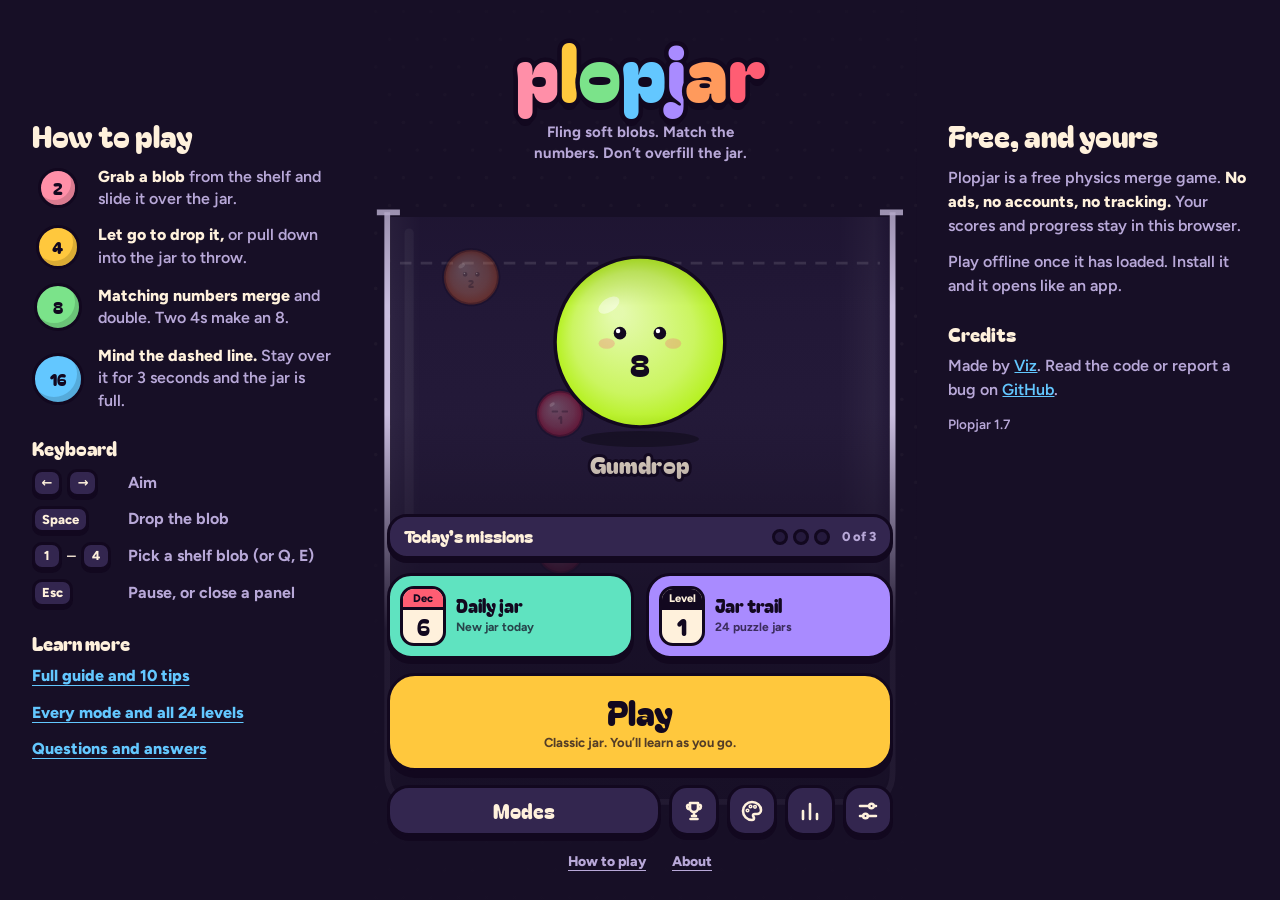
==== commit a5576850: "Fix HUD hiding under the iPhone status bar Re-measure the safe-area inset when it settles after star" ====
--- a/index.html
+++ b/index.html
@@ -568,10 +568,18 @@
 const CREAM = '#FFF1DC', MUTE = '#B8A8D8', YOLK = '#FFC83D', SKY = '#63C7FF', GRAPE = '#A98BFF', CHERRY = '#FF5D73', MINT = '#5FE3C0', WELL = '#33264F';
 const CANDY = [YOLK, SKY, GRAPE, CHERRY, MINT];
 let scale = 1, dpr = 1;
+const SAFE = document.getElementById('safe');
+const IOS = /iP(hone|od|ad)/.test(navigator.platform) || (navigator.maxTouchPoints > 1 && /Mac/.test(navigator.userAgent));
 function resize() {
   dpr = Math.min(2.5, window.devicePixelRatio || 1);
   // keep everything clear of the notch / Dynamic Island / home bar on full-screen phones
-  const sa = getComputedStyle(document.getElementById('safe')), sat = parseFloat(sa.paddingTop) || 0, sab = parseFloat(sa.paddingBottom) || 0;
+  const sa = getComputedStyle(SAFE), sab = parseFloat(sa.paddingBottom) || 0;
+  let sat = parseFloat(sa.paddingTop) || 0;
+  // iOS sometimes reports a 0 top inset even though the page is drawn under the status bar
+  // (home-screen app on launch, iOS 26 Safari's edge-to-edge mode). If the page fills the whole
+  // screen in portrait and no inset came through, reserve the status bar height ourselves.
+  if (IOS && sat < 20 && innerHeight > innerWidth && innerHeight >= screen.height - 2)
+    sat = screen.height >= 852 ? 59 : screen.height >= 812 ? 47 : 20;
   const availH = Math.max(300, innerHeight - sat - sab);
   H = Math.round(Math.min(1040, Math.max(780, W * availH / innerWidth)));
   scale = Math.min(innerWidth / W, availH / H);
@@ -587,6 +595,13 @@
   rs.setProperty('--side', side + 'px'); rs.setProperty('--rw', Math.min(300, side - 56) + 'px');
 }
 addEventListener('resize', resize); resize();
+// env(safe-area-inset-*) can settle after startup without a resize event (iOS standalone launch,
+// Safari toolbar changes, rotation). #safe's padding box tracks the insets, so watch it directly.
+if (window.ResizeObserver) new ResizeObserver(resize).observe(SAFE, { box: 'border-box' });
+addEventListener('orientationchange', () => setTimeout(resize, 120));
+addEventListener('pageshow', resize);
+addEventListener('load', resize);
+if (window.visualViewport) visualViewport.addEventListener('resize', resize);
 
 // ---------- persistence ----------
 const store = {
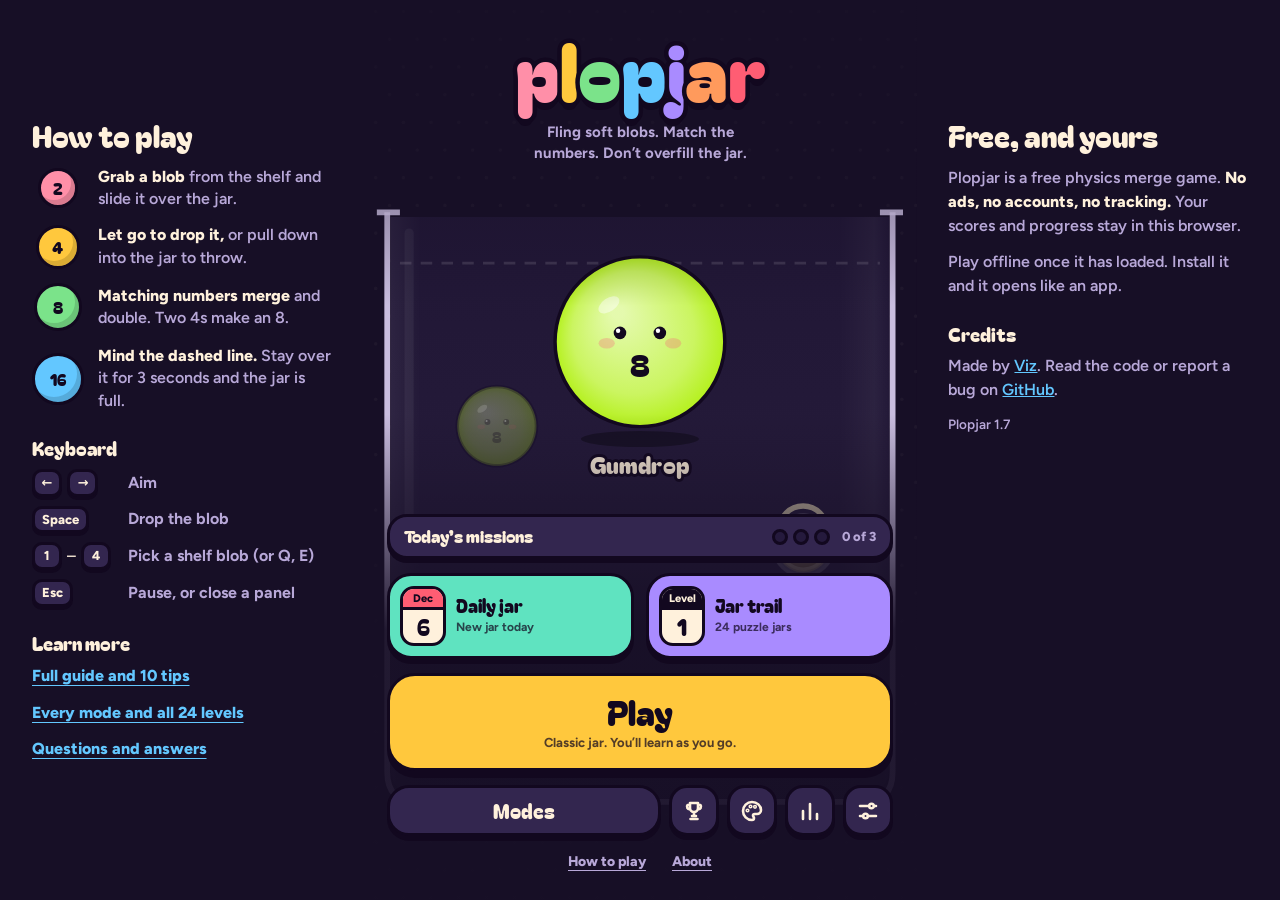
==== commit c65b0213: "Keep the jar floor on screen when the viewport resizes mid-game The floor (B) is fixed at game start" ====
--- a/index.html
+++ b/index.html
@@ -563,7 +563,9 @@
 const cv = $('#c'), wrap = $('#wrap');
 let ctx = cv.getContext('2d');
 const W = 480, LY = 180, T = 224, DANGER = T + 4;
-let H = 860, B = 772;
+let H = 860, B = 772, fitH = 860;
+// while a game is on, the jar height is pinned to its floor so resizes only rescale it (the menu demo follows the screen)
+let lockJar = false;
 const FONT = 'Figtree,ui-rounded,system-ui,sans-serif', FD = '"Bagel Fat One",ui-rounded,system-ui,sans-serif';
 const CREAM = '#FFF1DC', MUTE = '#B8A8D8', YOLK = '#FFC83D', SKY = '#63C7FF', GRAPE = '#A98BFF', CHERRY = '#FF5D73', MINT = '#5FE3C0', WELL = '#33264F';
 const CANDY = [YOLK, SKY, GRAPE, CHERRY, MINT];
@@ -581,7 +583,8 @@
   if (IOS && sat < 20 && innerHeight > innerWidth && innerHeight >= screen.height - 2)
     sat = screen.height >= 852 ? 59 : screen.height >= 812 ? 47 : 20;
   const availH = Math.max(300, innerHeight - sat - sab);
-  H = Math.round(Math.min(1040, Math.max(780, W * availH / innerWidth)));
+  fitH = Math.round(Math.min(1040, Math.max(780, W * availH / innerWidth)));
+  if (lockJar) H = B + 88; else { H = fitH; B = H - 88; }
   scale = Math.min(innerWidth / W, availH / H);
   wrap.style.marginTop = sat + 'px';
   wrap.style.setProperty('--s', scale);
@@ -819,7 +822,7 @@
 }
 function drawPick() { const t = nextUp; nextUp = pick(); return t; }
 function newGame(id, sd, evs, floor) {
-  modeId = id; M = id === 'level' ? levelMode(curLevel) : MODES[id]; demo = false; B = floor ?? (H - 88);
+  modeId = id; M = id === 'level' ? levelMode(curLevel) : MODES[id]; demo = false; lockJar = true; B = floor ?? (fitH - 88); resize();
   if (M.daily && sd == null) sd = dateSeed();
   if (M.level && sd == null) sd = 7919 * (curLevel + 1);
   seed = sd ?? ((Math.random() * 2 ** 31) | 0); rs = seed;
@@ -1730,7 +1733,7 @@
   $$('#logo span').forEach((sp, i) => { sp.classList.remove('sq'); void sp.offsetWidth; setTimeout(() => sp.classList.add('sq'), i * 55); });
 }
 $('#logo').onclick = () => { squishLogo(); sound(4, 'merge'); };
-function startDemo() { newGame('classic', (Math.random() * 1e6) | 0); demo = true; }
+function startDemo() { newGame('classic', (Math.random() * 1e6) | 0); demo = true; lockJar = false; resize(); }
 function startLevel(n) {
   curLevel = n; store.set('save', null); newGame('level'); startPlay();
   banner = { txt: goalText(LEVELS[n]), life: 130 };
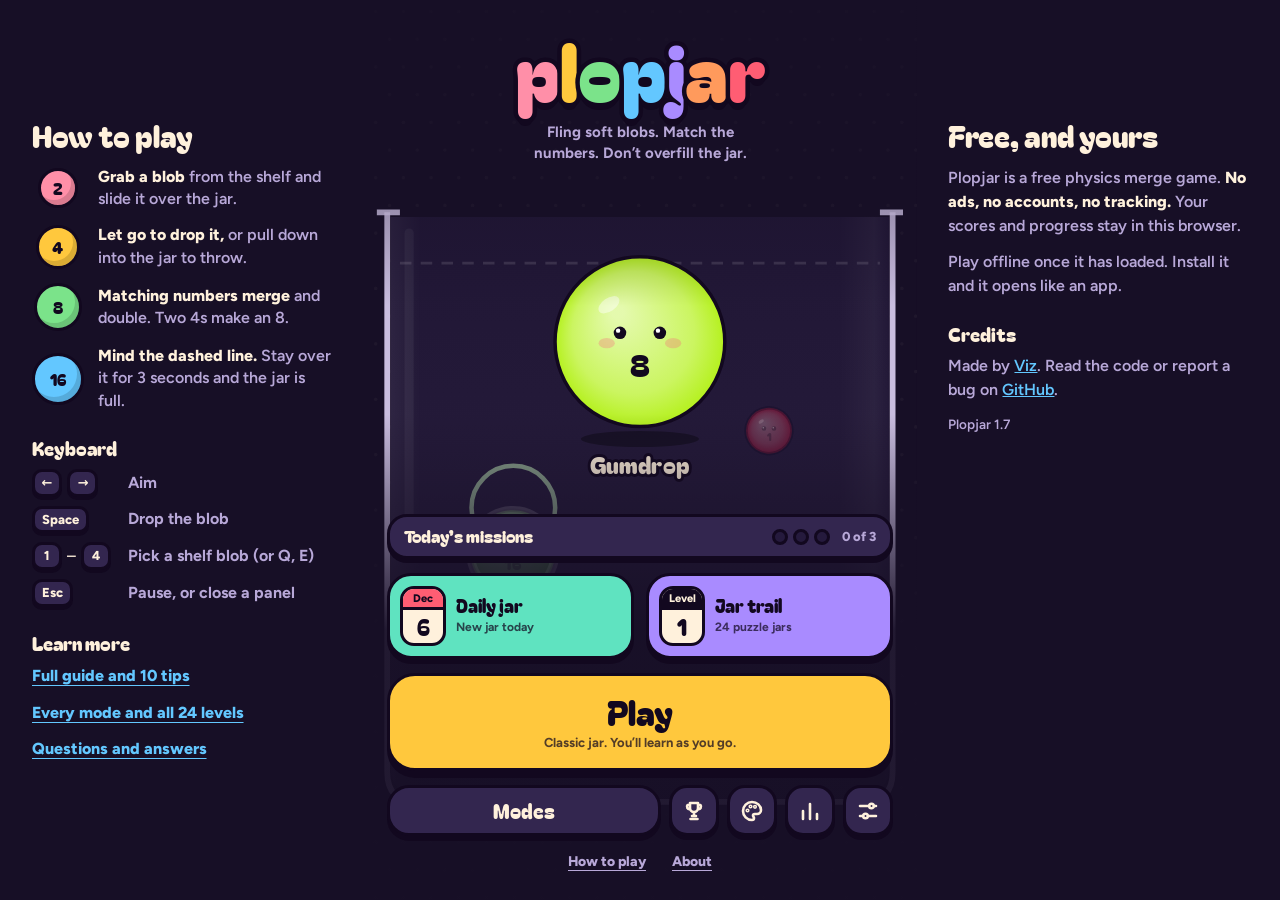
==== commit 7638592b: "Add rel="me" to viztf.lol credit links and credit Viz in README Mark every "Made by / By Viz" link t" ====
--- a/index.html
+++ b/index.html
@@ -501,7 +501,7 @@
     <p>Plopjar works offline once installed and runs on phones, tablets and computers. There are no ads, no accounts, no analytics and no cookies, and the game sends nothing anywhere. Scores, settings and progress live only in this browser on this device. Reset progress in Settings erases them.</p>
     <div class="inst"><button class="gum instBtn" hidden>Install Plopjar<small>Opens like an app and works offline</small></button><p class="ioshint" hidden>To install on iPhone or iPad, tap <b>Share</b> in Safari, then <b>Add to Home Screen</b>.</p></div>
     <h3>Credits</h3>
-    <p>Made by <a href="https://viztf.lol">Viz</a>. The code is on <a href="https://github.com/viztfxyz/plopjar">GitHub</a>, where you can also report a bug. Type is set in Bagel Fat One and Figtree, both under the SIL Open Font License.</p>
+    <p>Made by <a href="https://viztf.lol" rel="me">Viz</a>. The code is on <a href="https://github.com/viztfxyz/plopjar">GitHub</a>, where you can also report a bug. Type is set in Bagel Fat One and Figtree, both under the SIL Open Font License.</p>
     <h3>Game modes</h3>
     <p>Play the Classic jar, squeeze into the narrow Slim jar, merge in sets of three in Threes, race to 1024 in Sprint, relax in Zen with no game over, or try Chaos, where a rule changes every 25 seconds: low gravity, wind, bouncy walls and more. Every mode keeps its own best score.</p>
     <h3>Daily jar and missions</h3>
@@ -550,7 +550,7 @@
   <p>Play offline once it has loaded. Install it and it opens like an app.</p>
   <div class="inst"><button class="gum instBtn" hidden>Install Plopjar<small>Opens like an app and works offline</small></button><p class="ioshint" hidden>To install on iPhone or iPad, tap <b>Share</b> in Safari, then <b>Add to Home Screen</b>.</p></div>
   <h3>Credits</h3>
-  <p>Made by <a href="https://viztf.lol">Viz</a>. Read the code or report a bug on <a href="https://github.com/viztfxyz/plopjar">GitHub</a>.</p>
+  <p>Made by <a href="https://viztf.lol" rel="me">Viz</a>. Read the code or report a bug on <a href="https://github.com/viztfxyz/plopjar">GitHub</a>.</p>
   <p class="small verNum">Plopjar</p>
 </aside>
 
